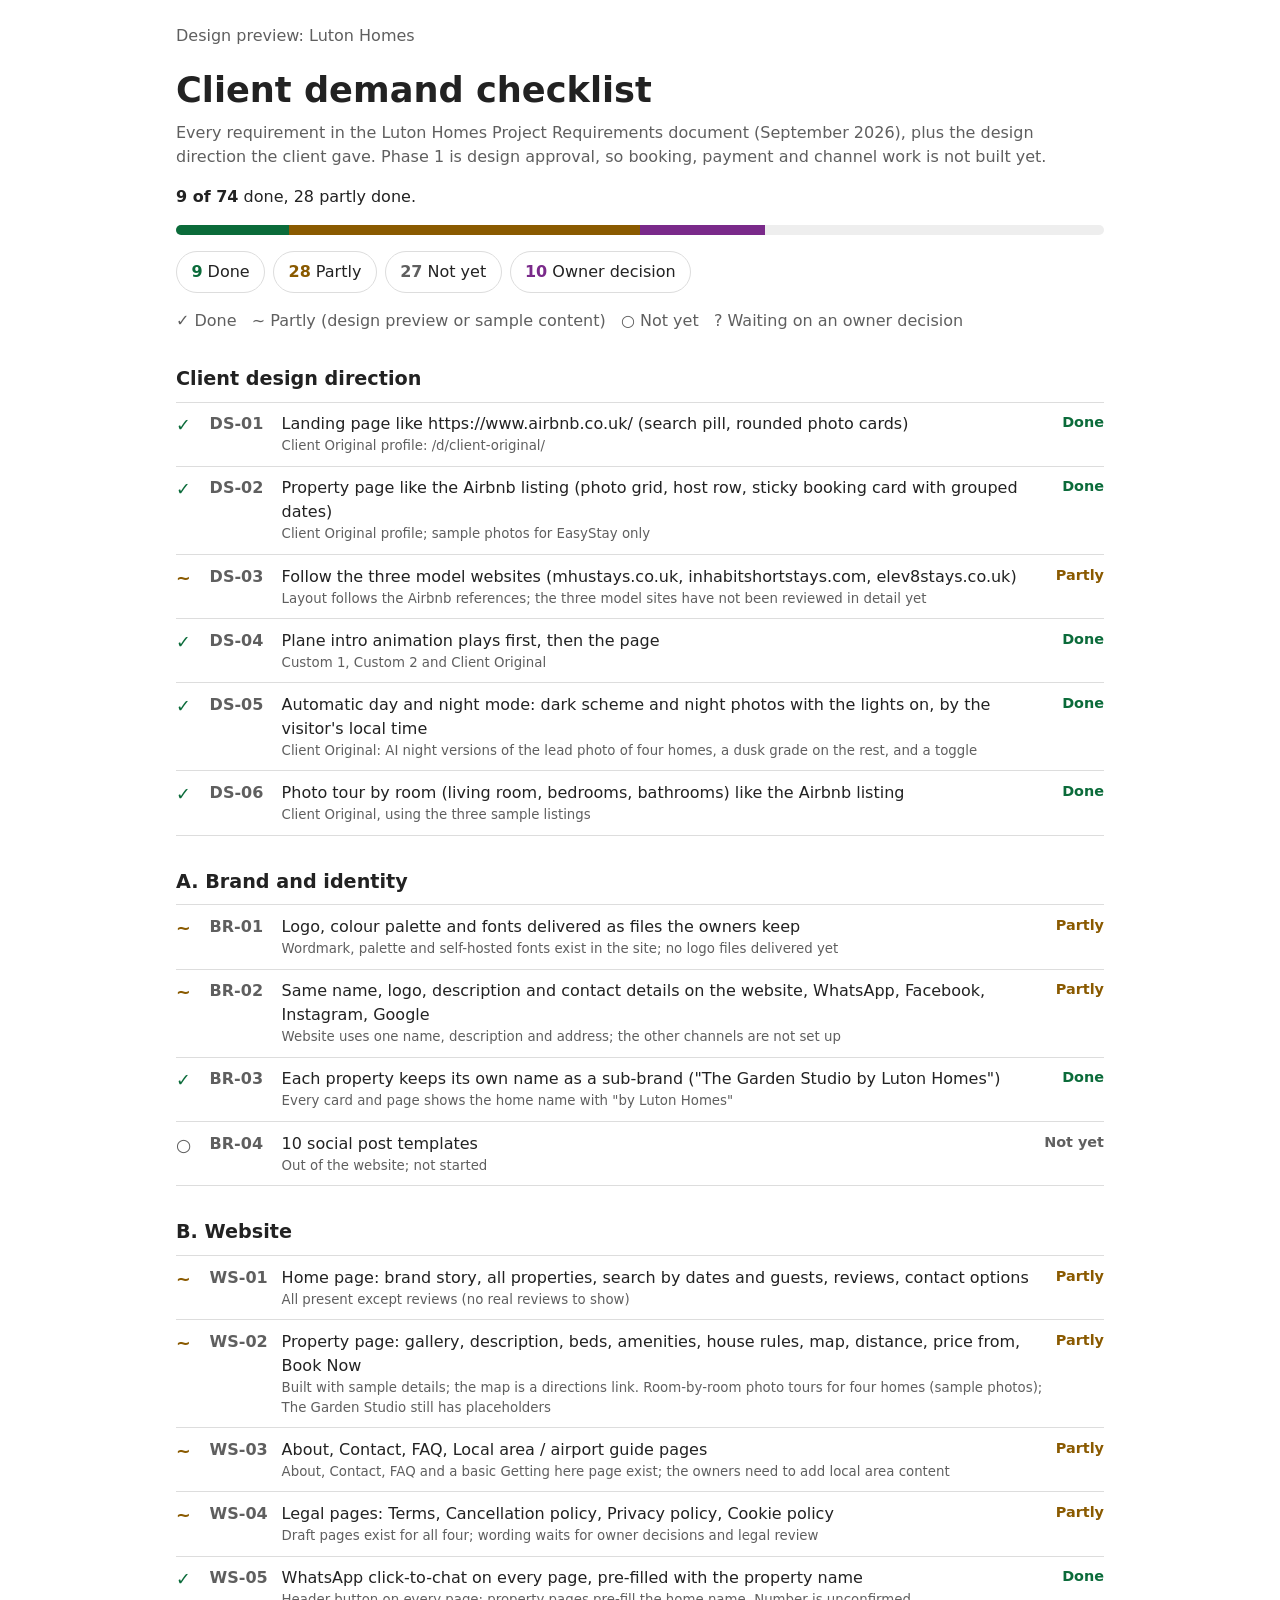
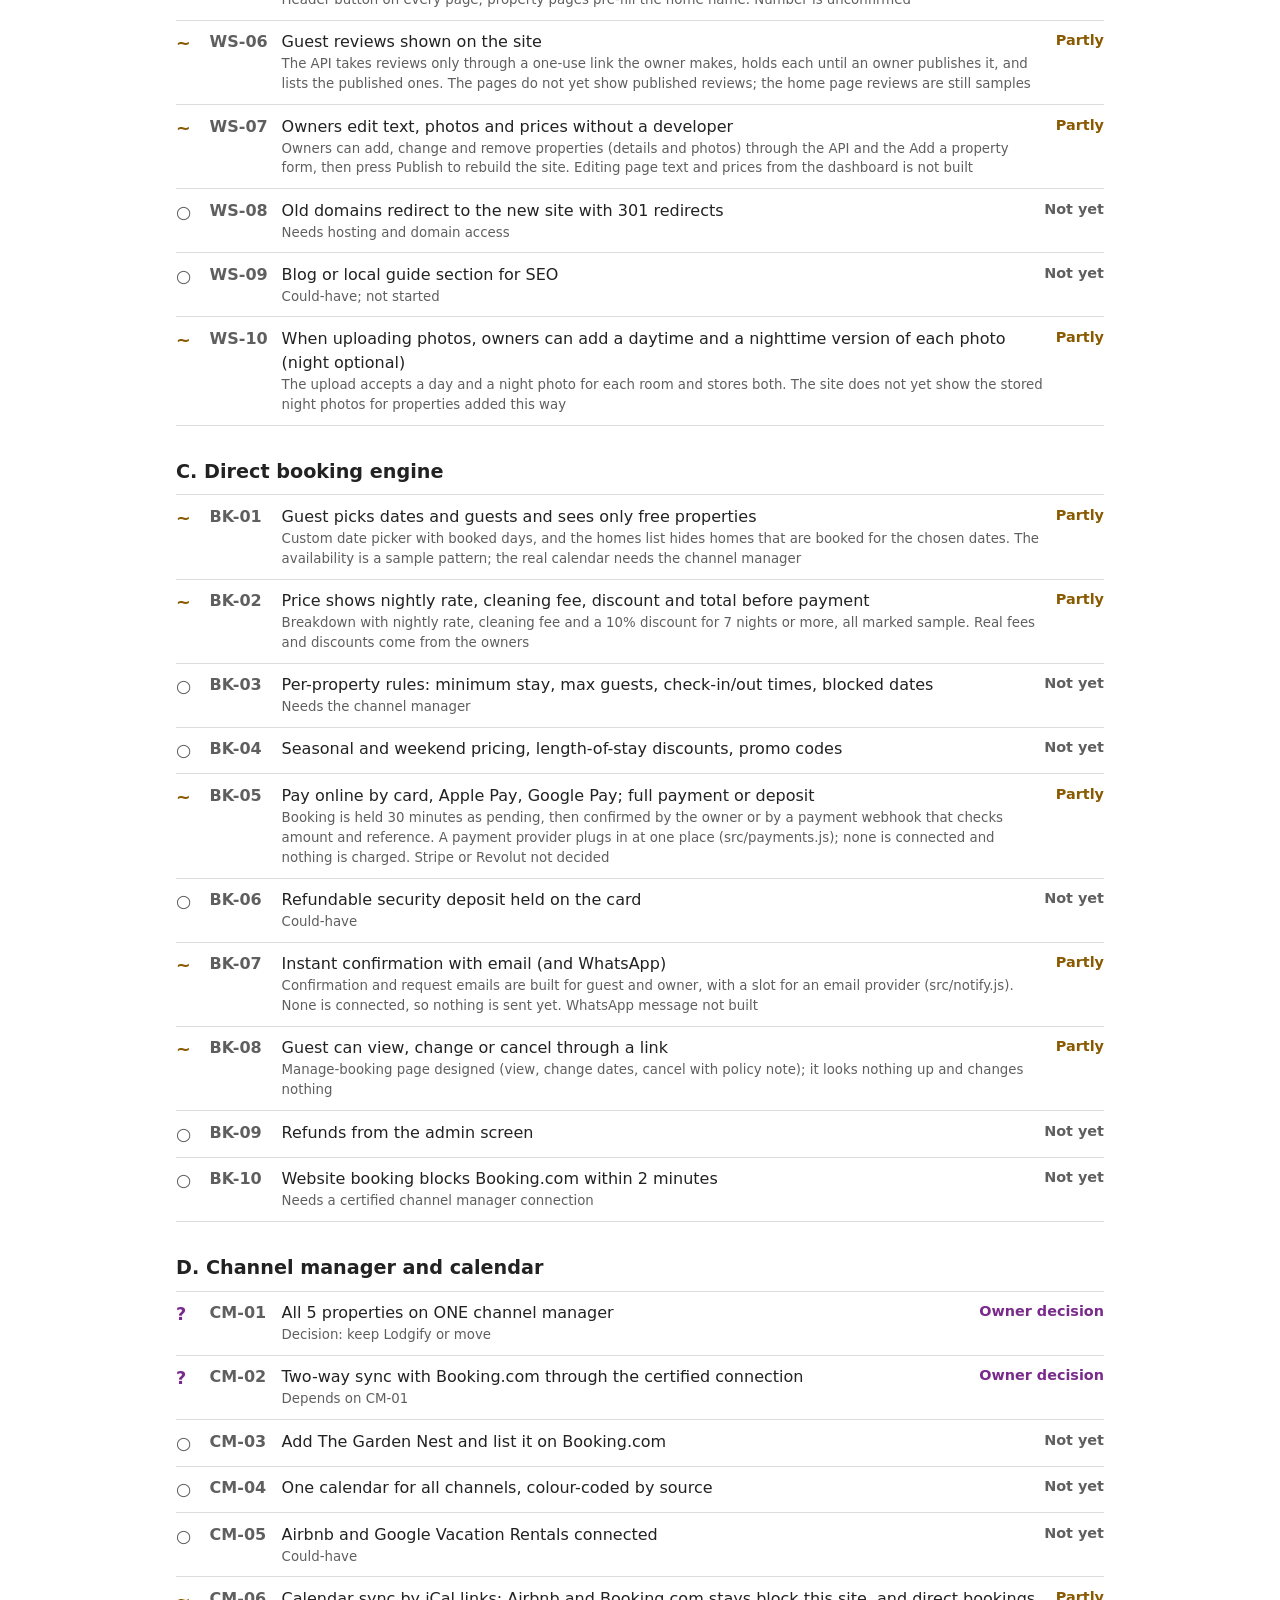
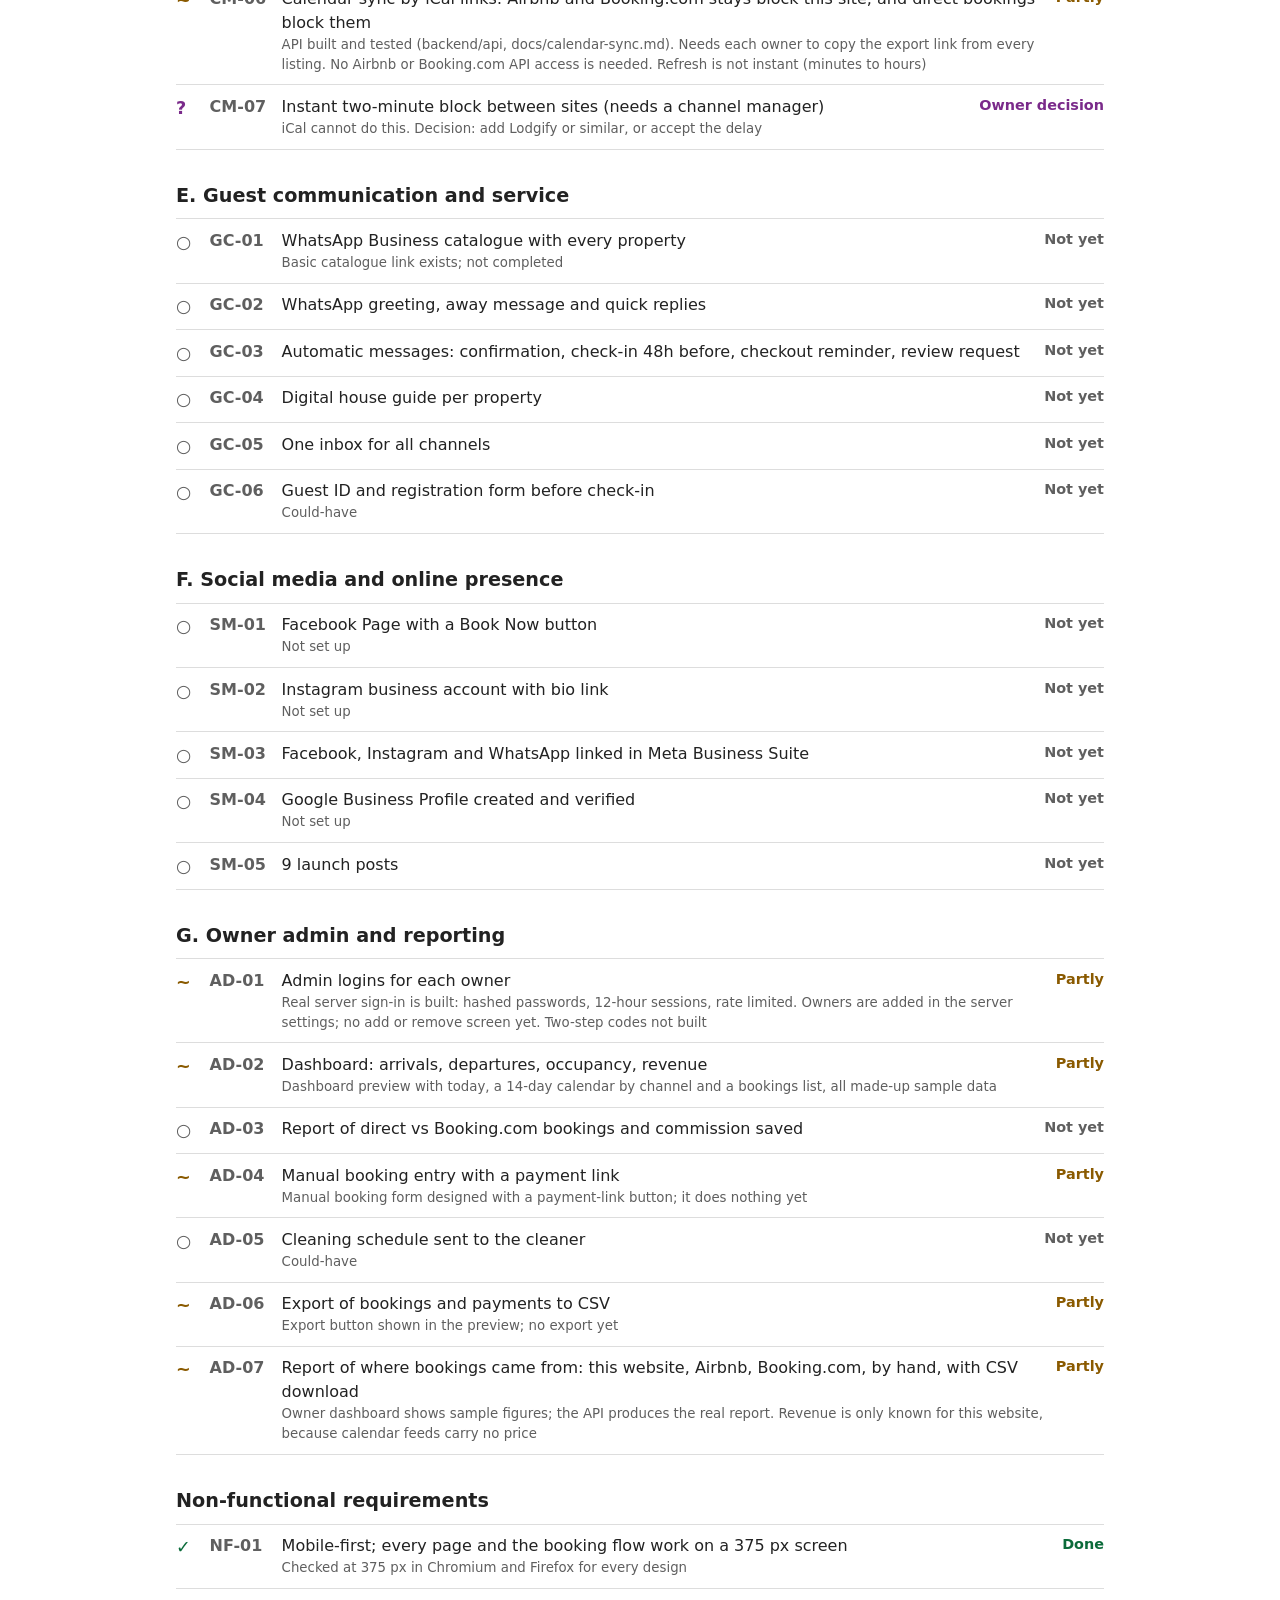
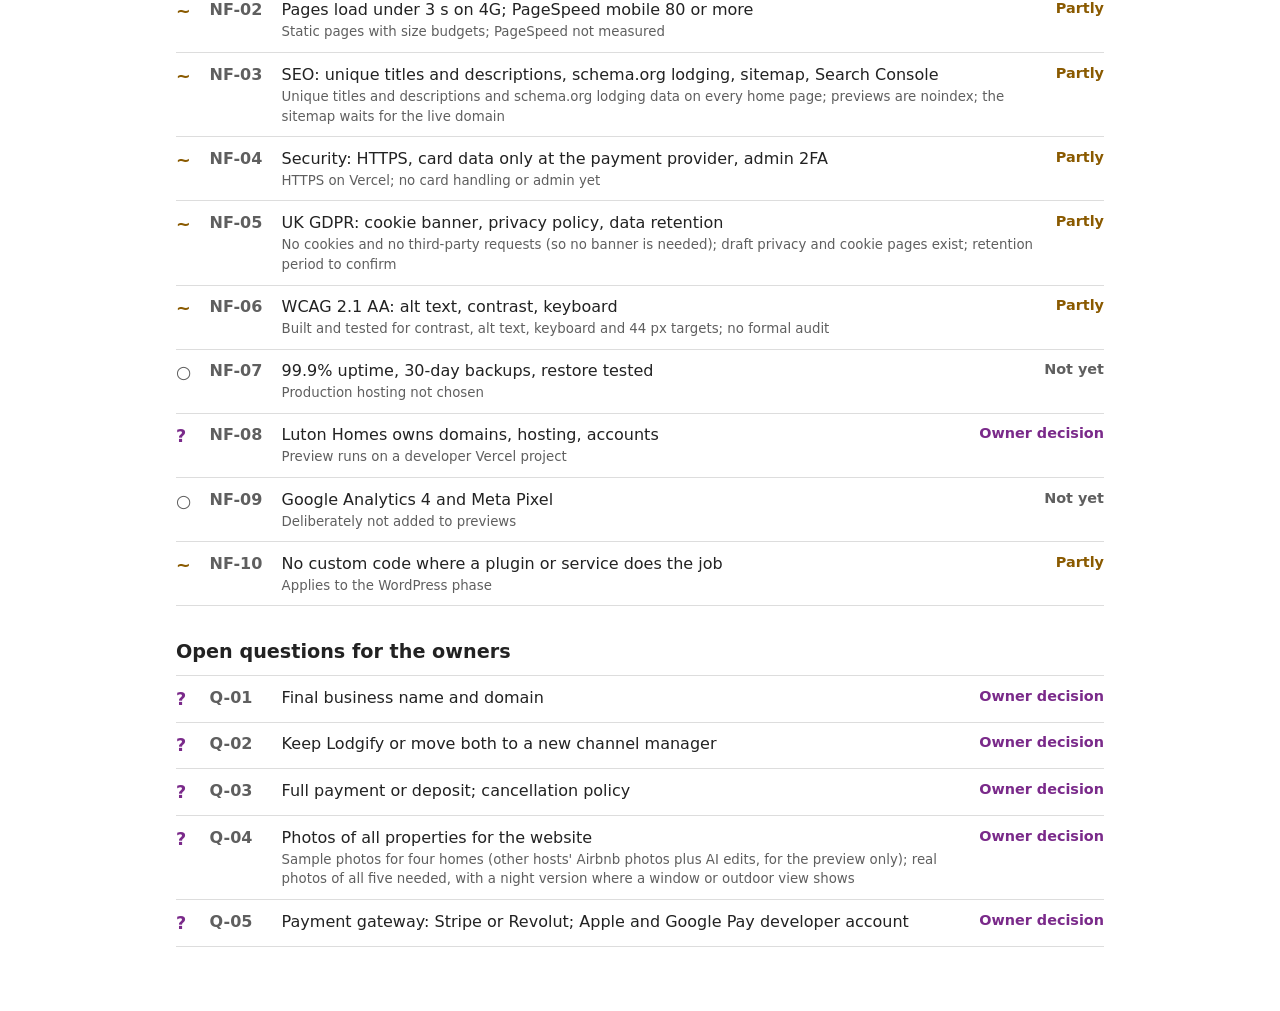
==== public/requirements/index.html @ 850075e9 "Add the Luton Homes website: static site build, 9 designs, size and link checks, Vercel headers, CI " ====
<!doctype html>
<html lang="en-GB"><head><meta charset="utf-8"><meta name="viewport" content="width=device-width, initial-scale=1"><meta name="robots" content="noindex">
<title>Client demand checklist | Luton Homes</title>
<meta name="description" content="Every requirement from the Luton Homes project requirements document, ticked where it is done.">
<style>
:root{--ink:#222;--mut:#5f5f5f;--line:#ddd;--ok:#0b6b3a;--part:#8a5a00;--no:#5f5f5f;--own:#7a2a8a}
*{box-sizing:border-box}body{margin:0;font:1rem/1.5 system-ui,sans-serif;color:var(--ink);background:#fff}
a{color:inherit}.skip{position:absolute;left:-9999px}.skip:focus{left:1rem;top:1rem;background:#fff;padding:.5rem}
main{max-width:60rem;margin:0 auto;padding:1.5rem 1rem 4rem}h1{margin:.5rem 0 .25rem;font-size:clamp(1.6rem,4vw,2.2rem)}h2{margin:2rem 0 .5rem;font-size:1.2rem}
.lead{color:var(--mut);margin:0 0 1rem}.summary{display:flex;flex-wrap:wrap;gap:.5rem;padding:0;margin:1rem 0;list-style:none}
.summary li{padding:.5rem .9rem;border:1px solid var(--line);border-radius:999px}.bar{height:10px;border-radius:99px;background:#eee;overflow:hidden;display:flex;margin:.5rem 0 0}
.bar i{display:block;height:100%}.list{list-style:none;margin:0;padding:0;border-top:1px solid var(--line)}
.list li{display:grid;grid-template-columns:1.6rem 4rem 1fr auto;gap:.5rem;align-items:start;padding:.6rem 0;border-bottom:1px solid var(--line)}
.mark{font-weight:800;font-size:1.1rem}.id{font-weight:700;color:var(--mut)}.txt small{display:block;color:var(--mut)}.state{font-weight:700;font-size:.9rem;white-space:nowrap}
.s-done .mark,.s-done .state,.summary .s-done b{color:var(--ok)}.s-partly .mark,.s-partly .state,.summary .s-partly b{color:var(--part)}
.s-not .mark,.s-not .state,.summary .s-not b{color:var(--no)}.s-owner .mark,.s-owner .state,.summary .s-owner b{color:var(--own)}
@media(max-width:560px){.list li{grid-template-columns:1.4rem 1fr;}.id{grid-column:2}.txt{grid-column:2}.state{grid-column:2}}
</style></head><body>
<a class="skip" href="#content">Skip to content</a>
<main id="content">
<p class="lead">Design preview: Luton Homes</p>
<h1>Client demand checklist</h1>
<p class="lead">Every requirement in the Luton Homes Project Requirements document (September 2026), plus the design direction the client gave. Phase 1 is design approval, so booking, payment and channel work is not built yet.</p>
<p><strong>9 of 74</strong> done, 28 partly done.</p>
<div class="bar" role="img" aria-label="9 done, 28 partly, 27 not yet, 10 owner decisions, out of 74"><i style="width:12.2%;background:var(--ok)"></i><i style="width:37.8%;background:var(--part)"></i><i style="width:13.5%;background:var(--own)"></i></div>
<ul class="summary"><li class="s-done"><b>9</b> Done</li><li class="s-partly"><b>28</b> Partly</li><li class="s-not"><b>27</b> Not yet</li><li class="s-owner"><b>10</b> Owner decision</li></ul>
<p class="lead">✓ Done &nbsp; ~ Partly (design preview or sample content) &nbsp; ○ Not yet &nbsp; ? Waiting on an owner decision</p>
<section><h2>Client design direction</h2><ul class="list"><li class="s-done"><span class="mark" aria-hidden="true">✓</span><span class="id">DS-01</span><span class="txt">Landing page like https://www.airbnb.co.uk/ (search pill, rounded photo cards)<small>Client Original profile: /d/client-original/</small></span><span class="state">Done</span></li><li class="s-done"><span class="mark" aria-hidden="true">✓</span><span class="id">DS-02</span><span class="txt">Property page like the Airbnb listing (photo grid, host row, sticky booking card with grouped dates)<small>Client Original profile; sample photos for EasyStay only</small></span><span class="state">Done</span></li><li class="s-partly"><span class="mark" aria-hidden="true">~</span><span class="id">DS-03</span><span class="txt">Follow the three model websites (mhustays.co.uk, inhabitshortstays.com, elev8stays.co.uk)<small>Layout follows the Airbnb references; the three model sites have not been reviewed in detail yet</small></span><span class="state">Partly</span></li><li class="s-done"><span class="mark" aria-hidden="true">✓</span><span class="id">DS-04</span><span class="txt">Plane intro animation plays first, then the page<small>Custom 1, Custom 2 and Client Original</small></span><span class="state">Done</span></li><li class="s-done"><span class="mark" aria-hidden="true">✓</span><span class="id">DS-05</span><span class="txt">Automatic day and night mode: dark scheme and night photos with the lights on, by the visitor&#x27;s local time<small>Client Original: AI night versions of the lead photo of four homes, a dusk grade on the rest, and a toggle</small></span><span class="state">Done</span></li><li class="s-done"><span class="mark" aria-hidden="true">✓</span><span class="id">DS-06</span><span class="txt">Photo tour by room (living room, bedrooms, bathrooms) like the Airbnb listing<small>Client Original, using the three sample listings</small></span><span class="state">Done</span></li></ul></section><section><h2>A. Brand and identity</h2><ul class="list"><li class="s-partly"><span class="mark" aria-hidden="true">~</span><span class="id">BR-01</span><span class="txt">Logo, colour palette and fonts delivered as files the owners keep<small>Wordmark, palette and self-hosted fonts exist in the site; no logo files delivered yet</small></span><span class="state">Partly</span></li><li class="s-partly"><span class="mark" aria-hidden="true">~</span><span class="id">BR-02</span><span class="txt">Same name, logo, description and contact details on the website, WhatsApp, Facebook, Instagram, Google<small>Website uses one name, description and address; the other channels are not set up</small></span><span class="state">Partly</span></li><li class="s-done"><span class="mark" aria-hidden="true">✓</span><span class="id">BR-03</span><span class="txt">Each property keeps its own name as a sub-brand (&quot;The Garden Studio by Luton Homes&quot;)<small>Every card and page shows the home name with &quot;by Luton Homes&quot;</small></span><span class="state">Done</span></li><li class="s-not"><span class="mark" aria-hidden="true">○</span><span class="id">BR-04</span><span class="txt">10 social post templates<small>Out of the website; not started</small></span><span class="state">Not yet</span></li></ul></section><section><h2>B. Website</h2><ul class="list"><li class="s-partly"><span class="mark" aria-hidden="true">~</span><span class="id">WS-01</span><span class="txt">Home page: brand story, all properties, search by dates and guests, reviews, contact options<small>All present except reviews (no real reviews to show)</small></span><span class="state">Partly</span></li><li class="s-partly"><span class="mark" aria-hidden="true">~</span><span class="id">WS-02</span><span class="txt">Property page: gallery, description, beds, amenities, house rules, map, distance, price from, Book Now<small>Built with sample details; the map is a directions link. Room-by-room photo tours for four homes (sample photos); The Garden Studio still has placeholders</small></span><span class="state">Partly</span></li><li class="s-partly"><span class="mark" aria-hidden="true">~</span><span class="id">WS-03</span><span class="txt">About, Contact, FAQ, Local area / airport guide pages<small>About, Contact, FAQ and a basic Getting here page exist; the owners need to add local area content</small></span><span class="state">Partly</span></li><li class="s-partly"><span class="mark" aria-hidden="true">~</span><span class="id">WS-04</span><span class="txt">Legal pages: Terms, Cancellation policy, Privacy policy, Cookie policy<small>Draft pages exist for all four; wording waits for owner decisions and legal review</small></span><span class="state">Partly</span></li><li class="s-done"><span class="mark" aria-hidden="true">✓</span><span class="id">WS-05</span><span class="txt">WhatsApp click-to-chat on every page, pre-filled with the property name<small>Header button on every page; property pages pre-fill the home name. Number is unconfirmed</small></span><span class="state">Done</span></li><li class="s-partly"><span class="mark" aria-hidden="true">~</span><span class="id">WS-06</span><span class="txt">Guest reviews shown on the site<small>The API takes reviews only through a one-use link the owner makes, holds each until an owner publishes it, and lists the published ones. The pages do not yet show published reviews; the home page reviews are still samples</small></span><span class="state">Partly</span></li><li class="s-partly"><span class="mark" aria-hidden="true">~</span><span class="id">WS-07</span><span class="txt">Owners edit text, photos and prices without a developer<small>Owners can add, change and remove properties (details and photos) through the API and the Add a property form, then press Publish to rebuild the site. Editing page text and prices from the dashboard is not built</small></span><span class="state">Partly</span></li><li class="s-not"><span class="mark" aria-hidden="true">○</span><span class="id">WS-08</span><span class="txt">Old domains redirect to the new site with 301 redirects<small>Needs hosting and domain access</small></span><span class="state">Not yet</span></li><li class="s-not"><span class="mark" aria-hidden="true">○</span><span class="id">WS-09</span><span class="txt">Blog or local guide section for SEO<small>Could-have; not started</small></span><span class="state">Not yet</span></li><li class="s-partly"><span class="mark" aria-hidden="true">~</span><span class="id">WS-10</span><span class="txt">When uploading photos, owners can add a daytime and a nighttime version of each photo (night optional)<small>The upload accepts a day and a night photo for each room and stores both. The site does not yet show the stored night photos for properties added this way</small></span><span class="state">Partly</span></li></ul></section><section><h2>C. Direct booking engine</h2><ul class="list"><li class="s-partly"><span class="mark" aria-hidden="true">~</span><span class="id">BK-01</span><span class="txt">Guest picks dates and guests and sees only free properties<small>Custom date picker with booked days, and the homes list hides homes that are booked for the chosen dates. The availability is a sample pattern; the real calendar needs the channel manager</small></span><span class="state">Partly</span></li><li class="s-partly"><span class="mark" aria-hidden="true">~</span><span class="id">BK-02</span><span class="txt">Price shows nightly rate, cleaning fee, discount and total before payment<small>Breakdown with nightly rate, cleaning fee and a 10% discount for 7 nights or more, all marked sample. Real fees and discounts come from the owners</small></span><span class="state">Partly</span></li><li class="s-not"><span class="mark" aria-hidden="true">○</span><span class="id">BK-03</span><span class="txt">Per-property rules: minimum stay, max guests, check-in/out times, blocked dates<small>Needs the channel manager</small></span><span class="state">Not yet</span></li><li class="s-not"><span class="mark" aria-hidden="true">○</span><span class="id">BK-04</span><span class="txt">Seasonal and weekend pricing, length-of-stay discounts, promo codes</span><span class="state">Not yet</span></li><li class="s-partly"><span class="mark" aria-hidden="true">~</span><span class="id">BK-05</span><span class="txt">Pay online by card, Apple Pay, Google Pay; full payment or deposit<small>Booking is held 30 minutes as pending, then confirmed by the owner or by a payment webhook that checks amount and reference. A payment provider plugs in at one place (src/payments.js); none is connected and nothing is charged. Stripe or Revolut not decided</small></span><span class="state">Partly</span></li><li class="s-not"><span class="mark" aria-hidden="true">○</span><span class="id">BK-06</span><span class="txt">Refundable security deposit held on the card<small>Could-have</small></span><span class="state">Not yet</span></li><li class="s-partly"><span class="mark" aria-hidden="true">~</span><span class="id">BK-07</span><span class="txt">Instant confirmation with email (and WhatsApp)<small>Confirmation and request emails are built for guest and owner, with a slot for an email provider (src/notify.js). None is connected, so nothing is sent yet. WhatsApp message not built</small></span><span class="state">Partly</span></li><li class="s-partly"><span class="mark" aria-hidden="true">~</span><span class="id">BK-08</span><span class="txt">Guest can view, change or cancel through a link<small>Manage-booking page designed (view, change dates, cancel with policy note); it looks nothing up and changes nothing</small></span><span class="state">Partly</span></li><li class="s-not"><span class="mark" aria-hidden="true">○</span><span class="id">BK-09</span><span class="txt">Refunds from the admin screen</span><span class="state">Not yet</span></li><li class="s-not"><span class="mark" aria-hidden="true">○</span><span class="id">BK-10</span><span class="txt">Website booking blocks Booking.com within 2 minutes<small>Needs a certified channel manager connection</small></span><span class="state">Not yet</span></li></ul></section><section><h2>D. Channel manager and calendar</h2><ul class="list"><li class="s-owner"><span class="mark" aria-hidden="true">?</span><span class="id">CM-01</span><span class="txt">All 5 properties on ONE channel manager<small>Decision: keep Lodgify or move</small></span><span class="state">Owner decision</span></li><li class="s-owner"><span class="mark" aria-hidden="true">?</span><span class="id">CM-02</span><span class="txt">Two-way sync with Booking.com through the certified connection<small>Depends on CM-01</small></span><span class="state">Owner decision</span></li><li class="s-not"><span class="mark" aria-hidden="true">○</span><span class="id">CM-03</span><span class="txt">Add The Garden Nest and list it on Booking.com</span><span class="state">Not yet</span></li><li class="s-not"><span class="mark" aria-hidden="true">○</span><span class="id">CM-04</span><span class="txt">One calendar for all channels, colour-coded by source</span><span class="state">Not yet</span></li><li class="s-not"><span class="mark" aria-hidden="true">○</span><span class="id">CM-05</span><span class="txt">Airbnb and Google Vacation Rentals connected<small>Could-have</small></span><span class="state">Not yet</span></li><li class="s-partly"><span class="mark" aria-hidden="true">~</span><span class="id">CM-06</span><span class="txt">Calendar sync by iCal links: Airbnb and Booking.com stays block this site, and direct bookings block them<small>API built and tested (backend/api, docs/calendar-sync.md). Needs each owner to copy the export link from every listing. No Airbnb or Booking.com API access is needed. Refresh is not instant (minutes to hours)</small></span><span class="state">Partly</span></li><li class="s-owner"><span class="mark" aria-hidden="true">?</span><span class="id">CM-07</span><span class="txt">Instant two-minute block between sites (needs a channel manager)<small>iCal cannot do this. Decision: add Lodgify or similar, or accept the delay</small></span><span class="state">Owner decision</span></li></ul></section><section><h2>E. Guest communication and service</h2><ul class="list"><li class="s-not"><span class="mark" aria-hidden="true">○</span><span class="id">GC-01</span><span class="txt">WhatsApp Business catalogue with every property<small>Basic catalogue link exists; not completed</small></span><span class="state">Not yet</span></li><li class="s-not"><span class="mark" aria-hidden="true">○</span><span class="id">GC-02</span><span class="txt">WhatsApp greeting, away message and quick replies</span><span class="state">Not yet</span></li><li class="s-not"><span class="mark" aria-hidden="true">○</span><span class="id">GC-03</span><span class="txt">Automatic messages: confirmation, check-in 48h before, checkout reminder, review request</span><span class="state">Not yet</span></li><li class="s-not"><span class="mark" aria-hidden="true">○</span><span class="id">GC-04</span><span class="txt">Digital house guide per property</span><span class="state">Not yet</span></li><li class="s-not"><span class="mark" aria-hidden="true">○</span><span class="id">GC-05</span><span class="txt">One inbox for all channels</span><span class="state">Not yet</span></li><li class="s-not"><span class="mark" aria-hidden="true">○</span><span class="id">GC-06</span><span class="txt">Guest ID and registration form before check-in<small>Could-have</small></span><span class="state">Not yet</span></li></ul></section><section><h2>F. Social media and online presence</h2><ul class="list"><li class="s-not"><span class="mark" aria-hidden="true">○</span><span class="id">SM-01</span><span class="txt">Facebook Page with a Book Now button<small>Not set up</small></span><span class="state">Not yet</span></li><li class="s-not"><span class="mark" aria-hidden="true">○</span><span class="id">SM-02</span><span class="txt">Instagram business account with bio link<small>Not set up</small></span><span class="state">Not yet</span></li><li class="s-not"><span class="mark" aria-hidden="true">○</span><span class="id">SM-03</span><span class="txt">Facebook, Instagram and WhatsApp linked in Meta Business Suite</span><span class="state">Not yet</span></li><li class="s-not"><span class="mark" aria-hidden="true">○</span><span class="id">SM-04</span><span class="txt">Google Business Profile created and verified<small>Not set up</small></span><span class="state">Not yet</span></li><li class="s-not"><span class="mark" aria-hidden="true">○</span><span class="id">SM-05</span><span class="txt">9 launch posts</span><span class="state">Not yet</span></li></ul></section><section><h2>G. Owner admin and reporting</h2><ul class="list"><li class="s-partly"><span class="mark" aria-hidden="true">~</span><span class="id">AD-01</span><span class="txt">Admin logins for each owner<small>Real server sign-in is built: hashed passwords, 12-hour sessions, rate limited. Owners are added in the server settings; no add or remove screen yet. Two-step codes not built</small></span><span class="state">Partly</span></li><li class="s-partly"><span class="mark" aria-hidden="true">~</span><span class="id">AD-02</span><span class="txt">Dashboard: arrivals, departures, occupancy, revenue<small>Dashboard preview with today, a 14-day calendar by channel and a bookings list, all made-up sample data</small></span><span class="state">Partly</span></li><li class="s-not"><span class="mark" aria-hidden="true">○</span><span class="id">AD-03</span><span class="txt">Report of direct vs Booking.com bookings and commission saved</span><span class="state">Not yet</span></li><li class="s-partly"><span class="mark" aria-hidden="true">~</span><span class="id">AD-04</span><span class="txt">Manual booking entry with a payment link<small>Manual booking form designed with a payment-link button; it does nothing yet</small></span><span class="state">Partly</span></li><li class="s-not"><span class="mark" aria-hidden="true">○</span><span class="id">AD-05</span><span class="txt">Cleaning schedule sent to the cleaner<small>Could-have</small></span><span class="state">Not yet</span></li><li class="s-partly"><span class="mark" aria-hidden="true">~</span><span class="id">AD-06</span><span class="txt">Export of bookings and payments to CSV<small>Export button shown in the preview; no export yet</small></span><span class="state">Partly</span></li><li class="s-partly"><span class="mark" aria-hidden="true">~</span><span class="id">AD-07</span><span class="txt">Report of where bookings came from: this website, Airbnb, Booking.com, by hand, with CSV download<small>Owner dashboard shows sample figures; the API produces the real report. Revenue is only known for this website, because calendar feeds carry no price</small></span><span class="state">Partly</span></li></ul></section><section><h2>Non-functional requirements</h2><ul class="list"><li class="s-done"><span class="mark" aria-hidden="true">✓</span><span class="id">NF-01</span><span class="txt">Mobile-first; every page and the booking flow work on a 375 px screen<small>Checked at 375 px in Chromium and Firefox for every design</small></span><span class="state">Done</span></li><li class="s-partly"><span class="mark" aria-hidden="true">~</span><span class="id">NF-02</span><span class="txt">Pages load under 3 s on 4G; PageSpeed mobile 80 or more<small>Static pages with size budgets; PageSpeed not measured</small></span><span class="state">Partly</span></li><li class="s-partly"><span class="mark" aria-hidden="true">~</span><span class="id">NF-03</span><span class="txt">SEO: unique titles and descriptions, schema.org lodging, sitemap, Search Console<small>Unique titles and descriptions and schema.org lodging data on every home page; previews are noindex; the sitemap waits for the live domain</small></span><span class="state">Partly</span></li><li class="s-partly"><span class="mark" aria-hidden="true">~</span><span class="id">NF-04</span><span class="txt">Security: HTTPS, card data only at the payment provider, admin 2FA<small>HTTPS on Vercel; no card handling or admin yet</small></span><span class="state">Partly</span></li><li class="s-partly"><span class="mark" aria-hidden="true">~</span><span class="id">NF-05</span><span class="txt">UK GDPR: cookie banner, privacy policy, data retention<small>No cookies and no third-party requests (so no banner is needed); draft privacy and cookie pages exist; retention period to confirm</small></span><span class="state">Partly</span></li><li class="s-partly"><span class="mark" aria-hidden="true">~</span><span class="id">NF-06</span><span class="txt">WCAG 2.1 AA: alt text, contrast, keyboard<small>Built and tested for contrast, alt text, keyboard and 44 px targets; no formal audit</small></span><span class="state">Partly</span></li><li class="s-not"><span class="mark" aria-hidden="true">○</span><span class="id">NF-07</span><span class="txt">99.9% uptime, 30-day backups, restore tested<small>Production hosting not chosen</small></span><span class="state">Not yet</span></li><li class="s-owner"><span class="mark" aria-hidden="true">?</span><span class="id">NF-08</span><span class="txt">Luton Homes owns domains, hosting, accounts<small>Preview runs on a developer Vercel project</small></span><span class="state">Owner decision</span></li><li class="s-not"><span class="mark" aria-hidden="true">○</span><span class="id">NF-09</span><span class="txt">Google Analytics 4 and Meta Pixel<small>Deliberately not added to previews</small></span><span class="state">Not yet</span></li><li class="s-partly"><span class="mark" aria-hidden="true">~</span><span class="id">NF-10</span><span class="txt">No custom code where a plugin or service does the job<small>Applies to the WordPress phase</small></span><span class="state">Partly</span></li></ul></section><section><h2>Open questions for the owners</h2><ul class="list"><li class="s-owner"><span class="mark" aria-hidden="true">?</span><span class="id">Q-01</span><span class="txt">Final business name and domain</span><span class="state">Owner decision</span></li><li class="s-owner"><span class="mark" aria-hidden="true">?</span><span class="id">Q-02</span><span class="txt">Keep Lodgify or move both to a new channel manager</span><span class="state">Owner decision</span></li><li class="s-owner"><span class="mark" aria-hidden="true">?</span><span class="id">Q-03</span><span class="txt">Full payment or deposit; cancellation policy</span><span class="state">Owner decision</span></li><li class="s-owner"><span class="mark" aria-hidden="true">?</span><span class="id">Q-04</span><span class="txt">Photos of all properties for the website<small>Sample photos for four homes (other hosts' Airbnb photos plus AI edits, for the preview only); real photos of all five needed, with a night version where a window or outdoor view shows</small></span><span class="state">Owner decision</span></li><li class="s-owner"><span class="mark" aria-hidden="true">?</span><span class="id">Q-05</span><span class="txt">Payment gateway: Stripe or Revolut; Apple and Google Pay developer account</span><span class="state">Owner decision</span></li></ul></section>
</main></body></html>
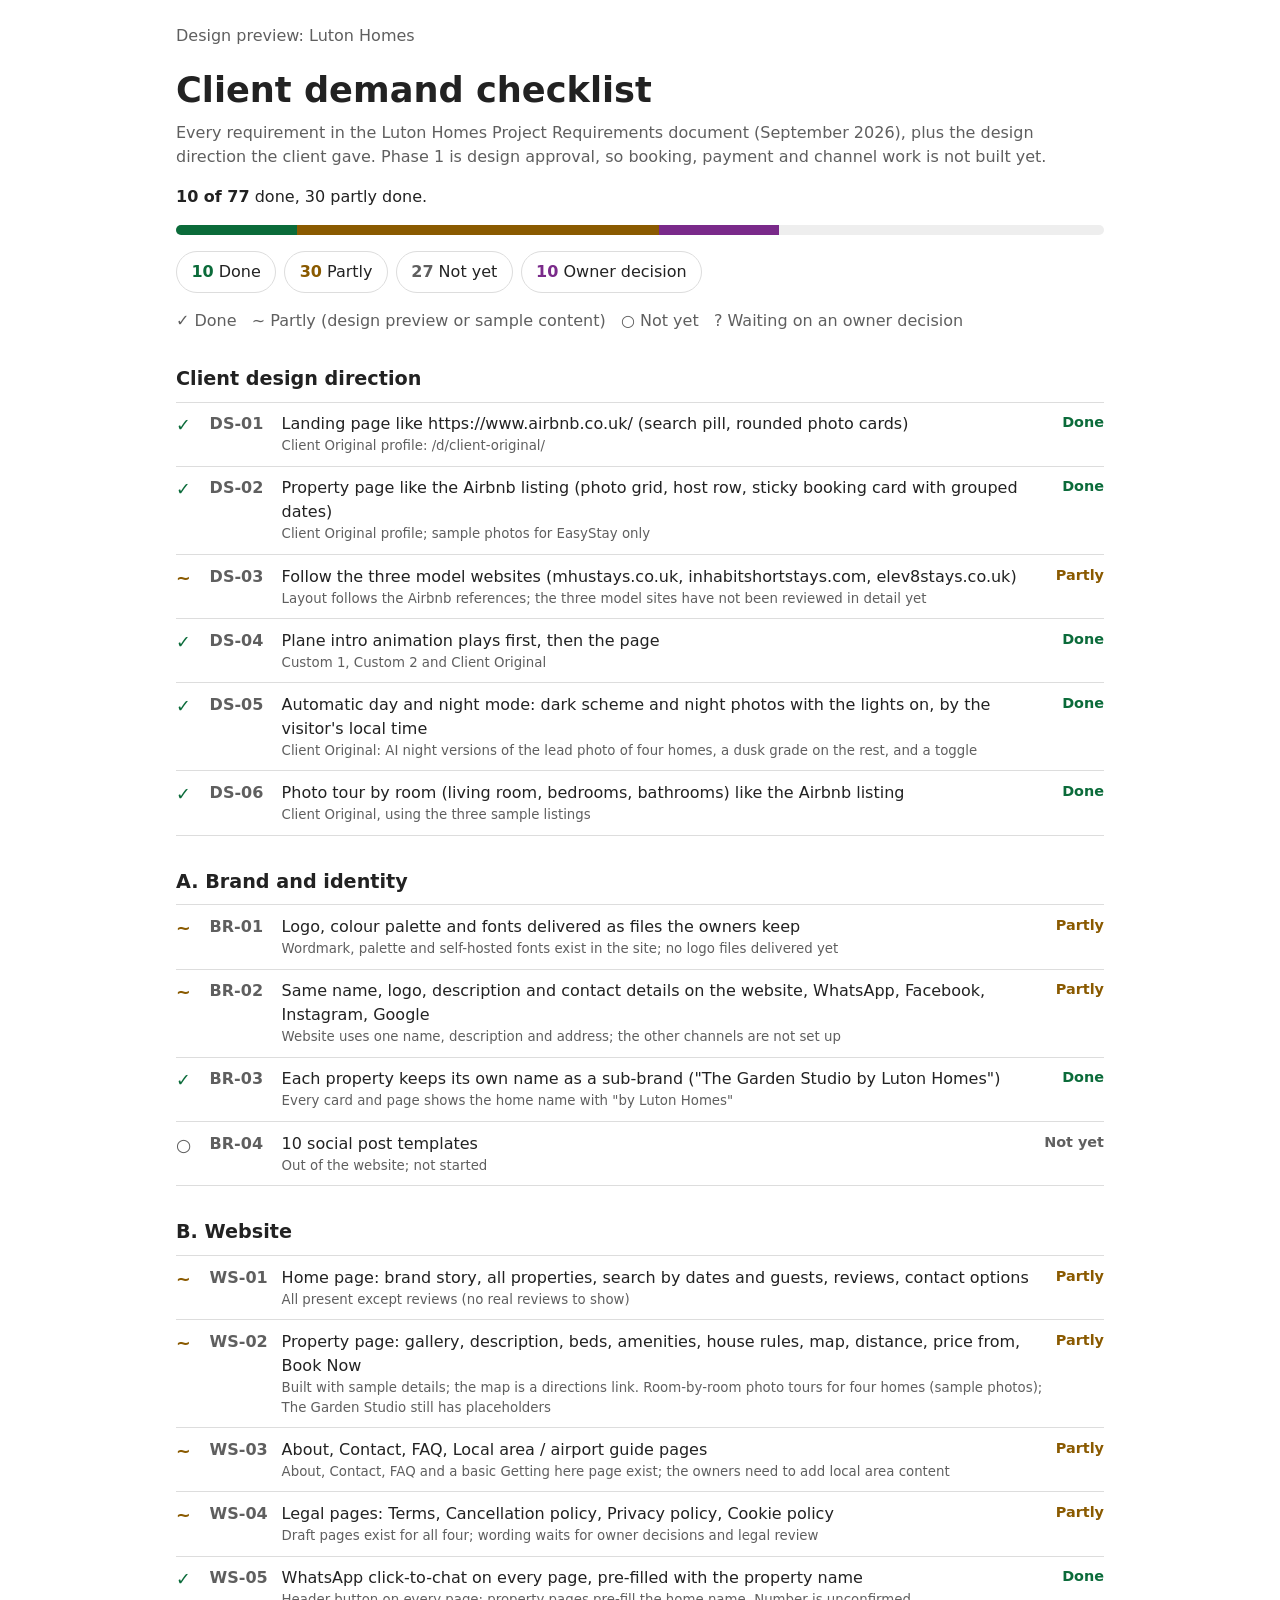
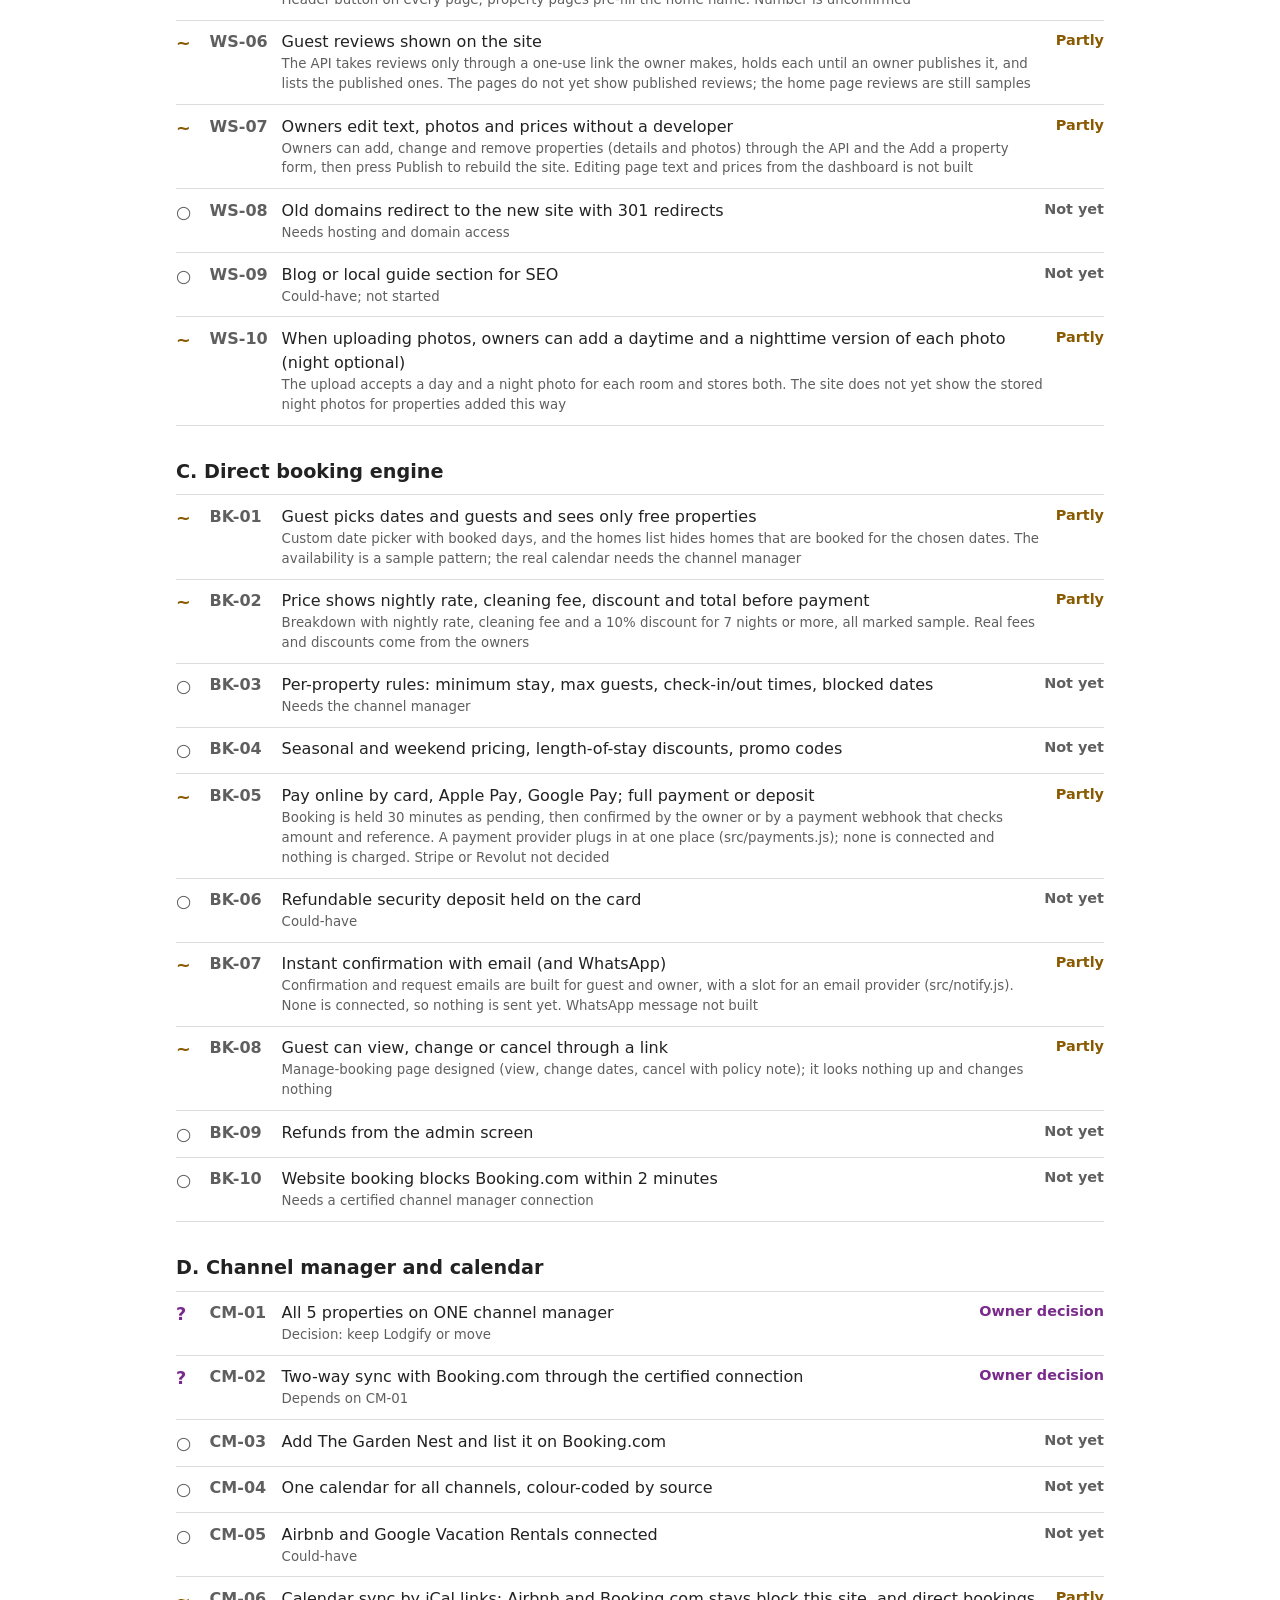
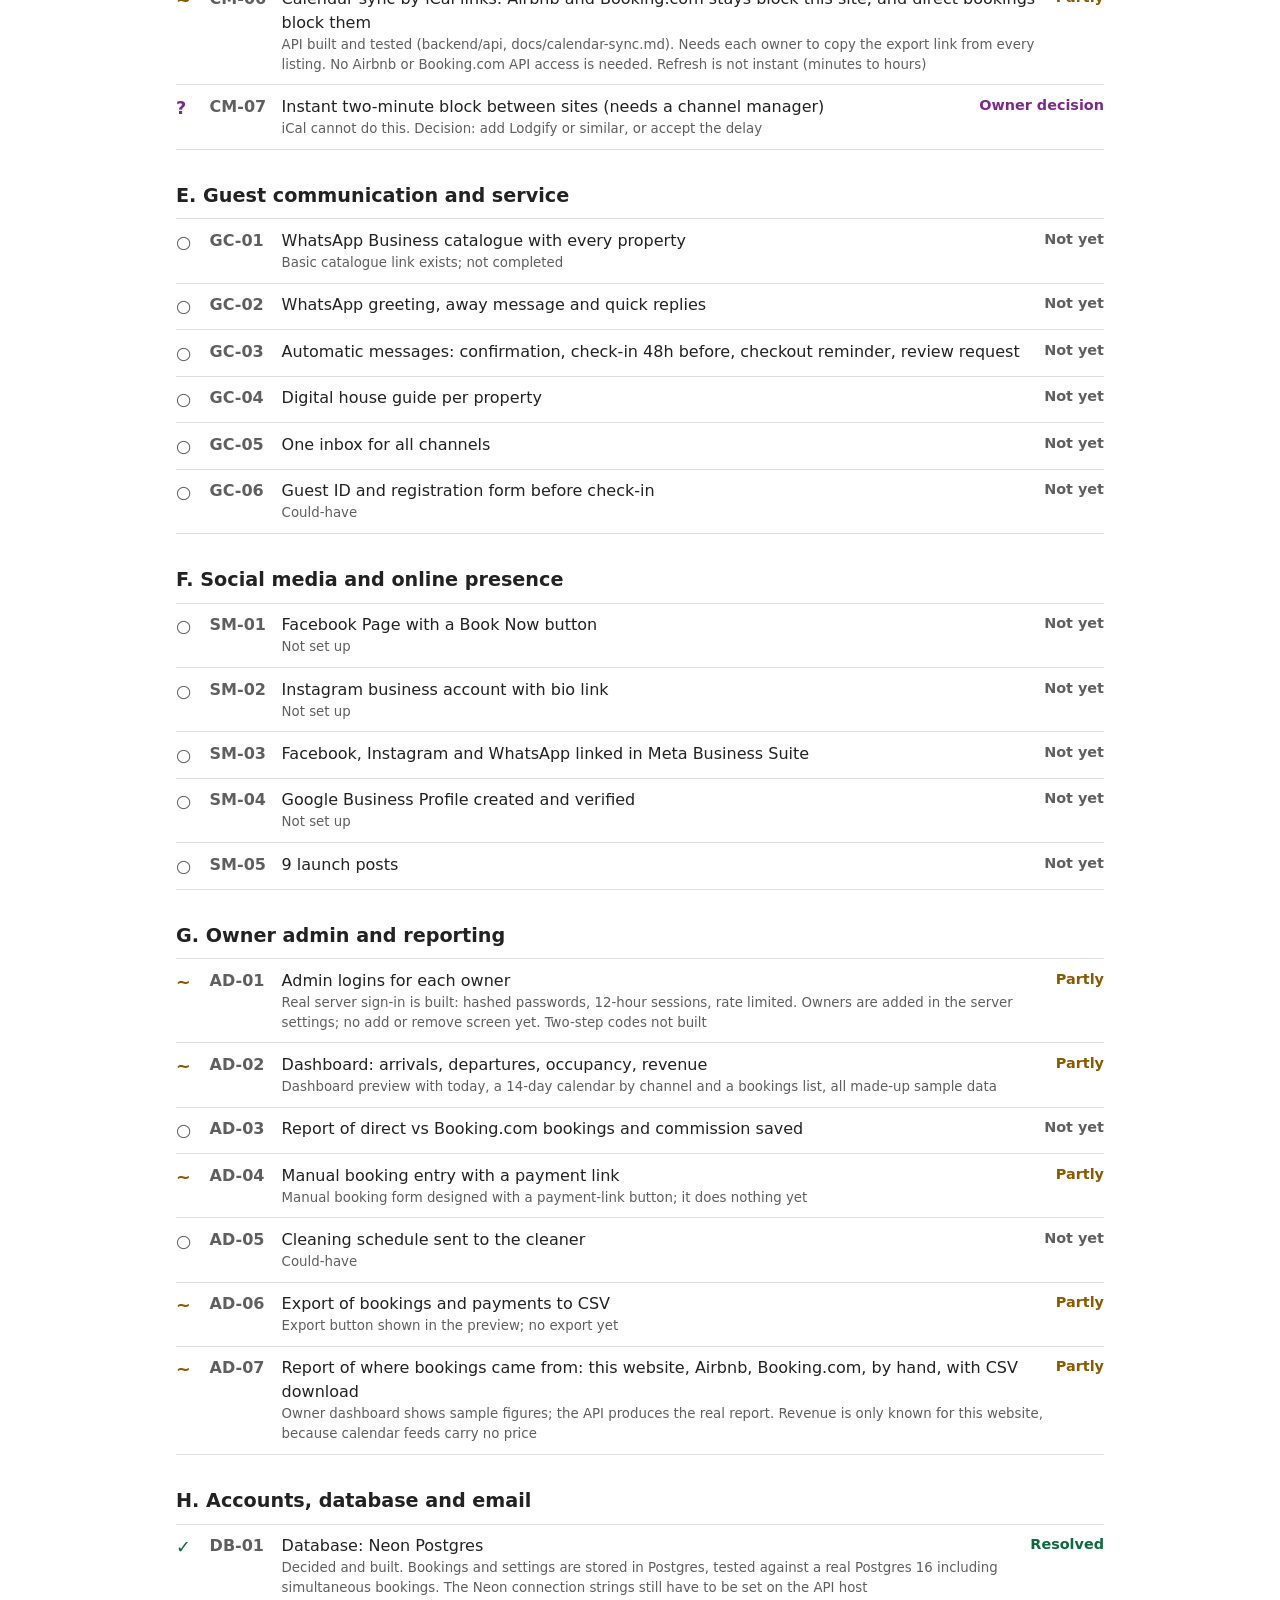
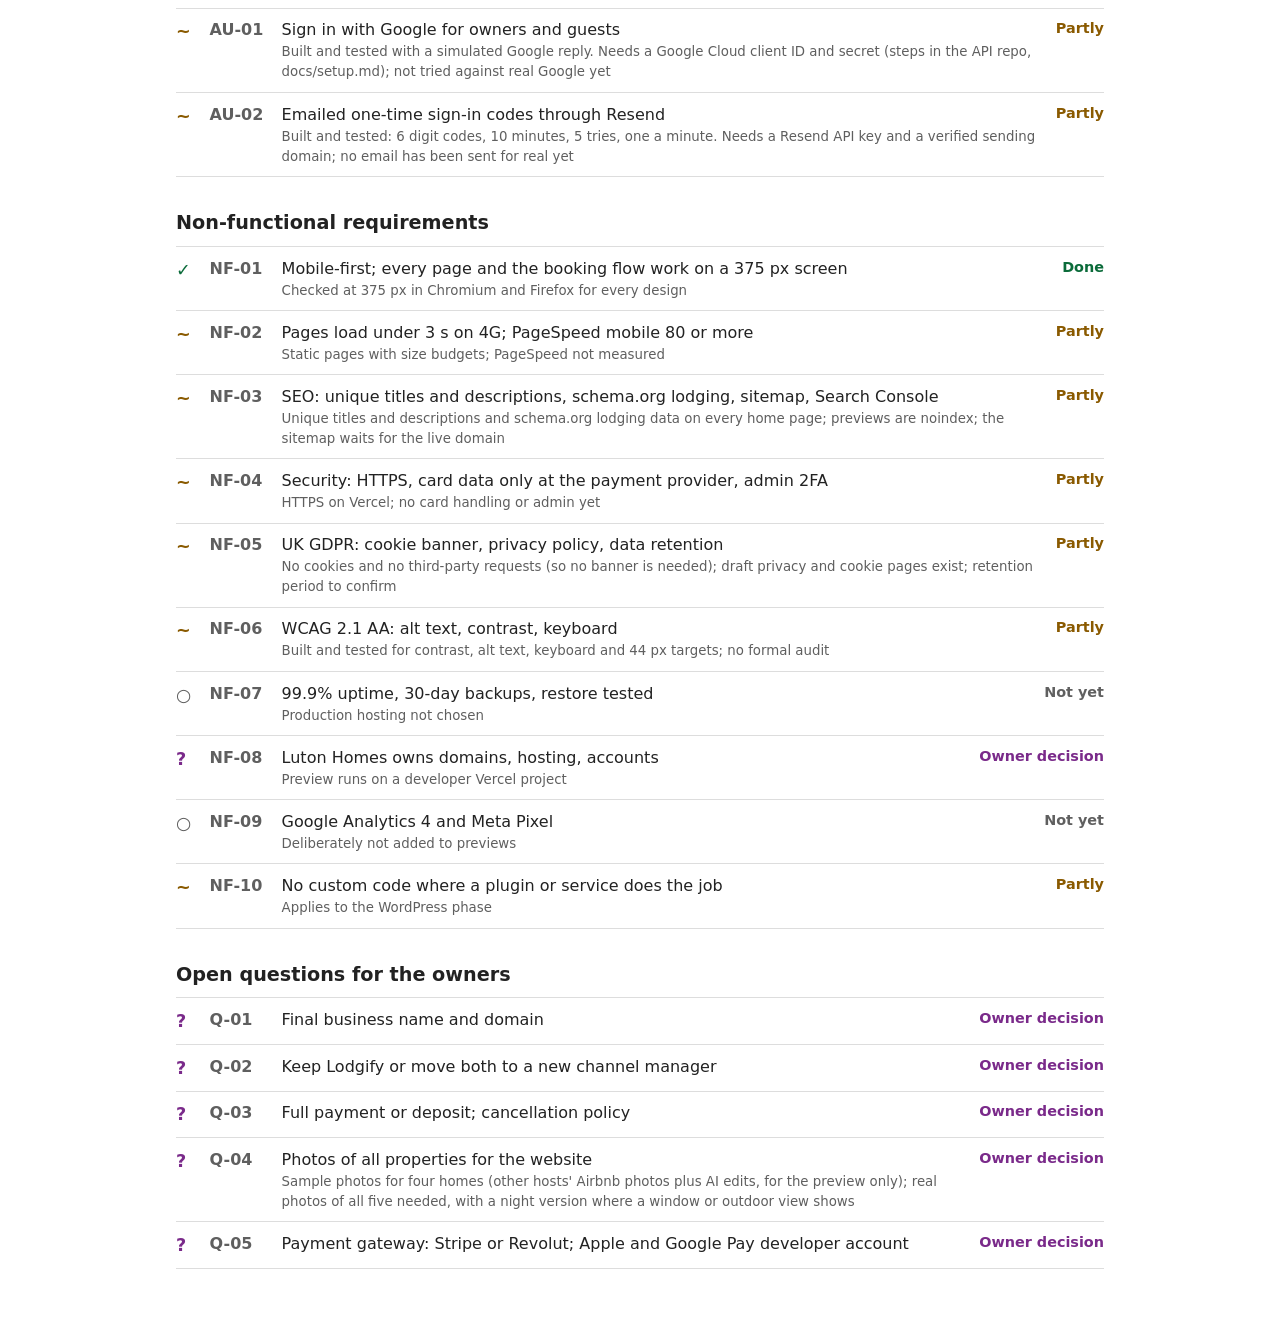
==== commit 26859cca: "feat: Google and emailed-code sign-in, guest My bookings page, requirements update Co-Authored-By: C" ====
--- a/public/requirements/index.html
+++ b/public/requirements/index.html
@@ -21,9 +21,9 @@
 <p class="lead">Design preview: Luton Homes</p>
 <h1>Client demand checklist</h1>
 <p class="lead">Every requirement in the Luton Homes Project Requirements document (September 2026), plus the design direction the client gave. Phase 1 is design approval, so booking, payment and channel work is not built yet.</p>
-<p><strong>9 of 74</strong> done, 28 partly done.</p>
-<div class="bar" role="img" aria-label="9 done, 28 partly, 27 not yet, 10 owner decisions, out of 74"><i style="width:12.2%;background:var(--ok)"></i><i style="width:37.8%;background:var(--part)"></i><i style="width:13.5%;background:var(--own)"></i></div>
-<ul class="summary"><li class="s-done"><b>9</b> Done</li><li class="s-partly"><b>28</b> Partly</li><li class="s-not"><b>27</b> Not yet</li><li class="s-owner"><b>10</b> Owner decision</li></ul>
+<p><strong>10 of 77</strong> done, 30 partly done.</p>
+<div class="bar" role="img" aria-label="10 done, 30 partly, 27 not yet, 10 owner decisions, out of 77"><i style="width:13%;background:var(--ok)"></i><i style="width:39%;background:var(--part)"></i><i style="width:13%;background:var(--own)"></i></div>
+<ul class="summary"><li class="s-done"><b>10</b> Done</li><li class="s-partly"><b>30</b> Partly</li><li class="s-not"><b>27</b> Not yet</li><li class="s-owner"><b>10</b> Owner decision</li></ul>
 <p class="lead">✓ Done &nbsp; ~ Partly (design preview or sample content) &nbsp; ○ Not yet &nbsp; ? Waiting on an owner decision</p>
-<section><h2>Client design direction</h2><ul class="list"><li class="s-done"><span class="mark" aria-hidden="true">✓</span><span class="id">DS-01</span><span class="txt">Landing page like https://www.airbnb.co.uk/ (search pill, rounded photo cards)<small>Client Original profile: /d/client-original/</small></span><span class="state">Done</span></li><li class="s-done"><span class="mark" aria-hidden="true">✓</span><span class="id">DS-02</span><span class="txt">Property page like the Airbnb listing (photo grid, host row, sticky booking card with grouped dates)<small>Client Original profile; sample photos for EasyStay only</small></span><span class="state">Done</span></li><li class="s-partly"><span class="mark" aria-hidden="true">~</span><span class="id">DS-03</span><span class="txt">Follow the three model websites (mhustays.co.uk, inhabitshortstays.com, elev8stays.co.uk)<small>Layout follows the Airbnb references; the three model sites have not been reviewed in detail yet</small></span><span class="state">Partly</span></li><li class="s-done"><span class="mark" aria-hidden="true">✓</span><span class="id">DS-04</span><span class="txt">Plane intro animation plays first, then the page<small>Custom 1, Custom 2 and Client Original</small></span><span class="state">Done</span></li><li class="s-done"><span class="mark" aria-hidden="true">✓</span><span class="id">DS-05</span><span class="txt">Automatic day and night mode: dark scheme and night photos with the lights on, by the visitor&#x27;s local time<small>Client Original: AI night versions of the lead photo of four homes, a dusk grade on the rest, and a toggle</small></span><span class="state">Done</span></li><li class="s-done"><span class="mark" aria-hidden="true">✓</span><span class="id">DS-06</span><span class="txt">Photo tour by room (living room, bedrooms, bathrooms) like the Airbnb listing<small>Client Original, using the three sample listings</small></span><span class="state">Done</span></li></ul></section><section><h2>A. Brand and identity</h2><ul class="list"><li class="s-partly"><span class="mark" aria-hidden="true">~</span><span class="id">BR-01</span><span class="txt">Logo, colour palette and fonts delivered as files the owners keep<small>Wordmark, palette and self-hosted fonts exist in the site; no logo files delivered yet</small></span><span class="state">Partly</span></li><li class="s-partly"><span class="mark" aria-hidden="true">~</span><span class="id">BR-02</span><span class="txt">Same name, logo, description and contact details on the website, WhatsApp, Facebook, Instagram, Google<small>Website uses one name, description and address; the other channels are not set up</small></span><span class="state">Partly</span></li><li class="s-done"><span class="mark" aria-hidden="true">✓</span><span class="id">BR-03</span><span class="txt">Each property keeps its own name as a sub-brand (&quot;The Garden Studio by Luton Homes&quot;)<small>Every card and page shows the home name with &quot;by Luton Homes&quot;</small></span><span class="state">Done</span></li><li class="s-not"><span class="mark" aria-hidden="true">○</span><span class="id">BR-04</span><span class="txt">10 social post templates<small>Out of the website; not started</small></span><span class="state">Not yet</span></li></ul></section><section><h2>B. Website</h2><ul class="list"><li class="s-partly"><span class="mark" aria-hidden="true">~</span><span class="id">WS-01</span><span class="txt">Home page: brand story, all properties, search by dates and guests, reviews, contact options<small>All present except reviews (no real reviews to show)</small></span><span class="state">Partly</span></li><li class="s-partly"><span class="mark" aria-hidden="true">~</span><span class="id">WS-02</span><span class="txt">Property page: gallery, description, beds, amenities, house rules, map, distance, price from, Book Now<small>Built with sample details; the map is a directions link. Room-by-room photo tours for four homes (sample photos); The Garden Studio still has placeholders</small></span><span class="state">Partly</span></li><li class="s-partly"><span class="mark" aria-hidden="true">~</span><span class="id">WS-03</span><span class="txt">About, Contact, FAQ, Local area / airport guide pages<small>About, Contact, FAQ and a basic Getting here page exist; the owners need to add local area content</small></span><span class="state">Partly</span></li><li class="s-partly"><span class="mark" aria-hidden="true">~</span><span class="id">WS-04</span><span class="txt">Legal pages: Terms, Cancellation policy, Privacy policy, Cookie policy<small>Draft pages exist for all four; wording waits for owner decisions and legal review</small></span><span class="state">Partly</span></li><li class="s-done"><span class="mark" aria-hidden="true">✓</span><span class="id">WS-05</span><span class="txt">WhatsApp click-to-chat on every page, pre-filled with the property name<small>Header button on every page; property pages pre-fill the home name. Number is unconfirmed</small></span><span class="state">Done</span></li><li class="s-partly"><span class="mark" aria-hidden="true">~</span><span class="id">WS-06</span><span class="txt">Guest reviews shown on the site<small>The API takes reviews only through a one-use link the owner makes, holds each until an owner publishes it, and lists the published ones. The pages do not yet show published reviews; the home page reviews are still samples</small></span><span class="state">Partly</span></li><li class="s-partly"><span class="mark" aria-hidden="true">~</span><span class="id">WS-07</span><span class="txt">Owners edit text, photos and prices without a developer<small>Owners can add, change and remove properties (details and photos) through the API and the Add a property form, then press Publish to rebuild the site. Editing page text and prices from the dashboard is not built</small></span><span class="state">Partly</span></li><li class="s-not"><span class="mark" aria-hidden="true">○</span><span class="id">WS-08</span><span class="txt">Old domains redirect to the new site with 301 redirects<small>Needs hosting and domain access</small></span><span class="state">Not yet</span></li><li class="s-not"><span class="mark" aria-hidden="true">○</span><span class="id">WS-09</span><span class="txt">Blog or local guide section for SEO<small>Could-have; not started</small></span><span class="state">Not yet</span></li><li class="s-partly"><span class="mark" aria-hidden="true">~</span><span class="id">WS-10</span><span class="txt">When uploading photos, owners can add a daytime and a nighttime version of each photo (night optional)<small>The upload accepts a day and a night photo for each room and stores both. The site does not yet show the stored night photos for properties added this way</small></span><span class="state">Partly</span></li></ul></section><section><h2>C. Direct booking engine</h2><ul class="list"><li class="s-partly"><span class="mark" aria-hidden="true">~</span><span class="id">BK-01</span><span class="txt">Guest picks dates and guests and sees only free properties<small>Custom date picker with booked days, and the homes list hides homes that are booked for the chosen dates. The availability is a sample pattern; the real calendar needs the channel manager</small></span><span class="state">Partly</span></li><li class="s-partly"><span class="mark" aria-hidden="true">~</span><span class="id">BK-02</span><span class="txt">Price shows nightly rate, cleaning fee, discount and total before payment<small>Breakdown with nightly rate, cleaning fee and a 10% discount for 7 nights or more, all marked sample. Real fees and discounts come from the owners</small></span><span class="state">Partly</span></li><li class="s-not"><span class="mark" aria-hidden="true">○</span><span class="id">BK-03</span><span class="txt">Per-property rules: minimum stay, max guests, check-in/out times, blocked dates<small>Needs the channel manager</small></span><span class="state">Not yet</span></li><li class="s-not"><span class="mark" aria-hidden="true">○</span><span class="id">BK-04</span><span class="txt">Seasonal and weekend pricing, length-of-stay discounts, promo codes</span><span class="state">Not yet</span></li><li class="s-partly"><span class="mark" aria-hidden="true">~</span><span class="id">BK-05</span><span class="txt">Pay online by card, Apple Pay, Google Pay; full payment or deposit<small>Booking is held 30 minutes as pending, then confirmed by the owner or by a payment webhook that checks amount and reference. A payment provider plugs in at one place (src/payments.js); none is connected and nothing is charged. Stripe or Revolut not decided</small></span><span class="state">Partly</span></li><li class="s-not"><span class="mark" aria-hidden="true">○</span><span class="id">BK-06</span><span class="txt">Refundable security deposit held on the card<small>Could-have</small></span><span class="state">Not yet</span></li><li class="s-partly"><span class="mark" aria-hidden="true">~</span><span class="id">BK-07</span><span class="txt">Instant confirmation with email (and WhatsApp)<small>Confirmation and request emails are built for guest and owner, with a slot for an email provider (src/notify.js). None is connected, so nothing is sent yet. WhatsApp message not built</small></span><span class="state">Partly</span></li><li class="s-partly"><span class="mark" aria-hidden="true">~</span><span class="id">BK-08</span><span class="txt">Guest can view, change or cancel through a link<small>Manage-booking page designed (view, change dates, cancel with policy note); it looks nothing up and changes nothing</small></span><span class="state">Partly</span></li><li class="s-not"><span class="mark" aria-hidden="true">○</span><span class="id">BK-09</span><span class="txt">Refunds from the admin screen</span><span class="state">Not yet</span></li><li class="s-not"><span class="mark" aria-hidden="true">○</span><span class="id">BK-10</span><span class="txt">Website booking blocks Booking.com within 2 minutes<small>Needs a certified channel manager connection</small></span><span class="state">Not yet</span></li></ul></section><section><h2>D. Channel manager and calendar</h2><ul class="list"><li class="s-owner"><span class="mark" aria-hidden="true">?</span><span class="id">CM-01</span><span class="txt">All 5 properties on ONE channel manager<small>Decision: keep Lodgify or move</small></span><span class="state">Owner decision</span></li><li class="s-owner"><span class="mark" aria-hidden="true">?</span><span class="id">CM-02</span><span class="txt">Two-way sync with Booking.com through the certified connection<small>Depends on CM-01</small></span><span class="state">Owner decision</span></li><li class="s-not"><span class="mark" aria-hidden="true">○</span><span class="id">CM-03</span><span class="txt">Add The Garden Nest and list it on Booking.com</span><span class="state">Not yet</span></li><li class="s-not"><span class="mark" aria-hidden="true">○</span><span class="id">CM-04</span><span class="txt">One calendar for all channels, colour-coded by source</span><span class="state">Not yet</span></li><li class="s-not"><span class="mark" aria-hidden="true">○</span><span class="id">CM-05</span><span class="txt">Airbnb and Google Vacation Rentals connected<small>Could-have</small></span><span class="state">Not yet</span></li><li class="s-partly"><span class="mark" aria-hidden="true">~</span><span class="id">CM-06</span><span class="txt">Calendar sync by iCal links: Airbnb and Booking.com stays block this site, and direct bookings block them<small>API built and tested (backend/api, docs/calendar-sync.md). Needs each owner to copy the export link from every listing. No Airbnb or Booking.com API access is needed. Refresh is not instant (minutes to hours)</small></span><span class="state">Partly</span></li><li class="s-owner"><span class="mark" aria-hidden="true">?</span><span class="id">CM-07</span><span class="txt">Instant two-minute block between sites (needs a channel manager)<small>iCal cannot do this. Decision: add Lodgify or similar, or accept the delay</small></span><span class="state">Owner decision</span></li></ul></section><section><h2>E. Guest communication and service</h2><ul class="list"><li class="s-not"><span class="mark" aria-hidden="true">○</span><span class="id">GC-01</span><span class="txt">WhatsApp Business catalogue with every property<small>Basic catalogue link exists; not completed</small></span><span class="state">Not yet</span></li><li class="s-not"><span class="mark" aria-hidden="true">○</span><span class="id">GC-02</span><span class="txt">WhatsApp greeting, away message and quick replies</span><span class="state">Not yet</span></li><li class="s-not"><span class="mark" aria-hidden="true">○</span><span class="id">GC-03</span><span class="txt">Automatic messages: confirmation, check-in 48h before, checkout reminder, review request</span><span class="state">Not yet</span></li><li class="s-not"><span class="mark" aria-hidden="true">○</span><span class="id">GC-04</span><span class="txt">Digital house guide per property</span><span class="state">Not yet</span></li><li class="s-not"><span class="mark" aria-hidden="true">○</span><span class="id">GC-05</span><span class="txt">One inbox for all channels</span><span class="state">Not yet</span></li><li class="s-not"><span class="mark" aria-hidden="true">○</span><span class="id">GC-06</span><span class="txt">Guest ID and registration form before check-in<small>Could-have</small></span><span class="state">Not yet</span></li></ul></section><section><h2>F. Social media and online presence</h2><ul class="list"><li class="s-not"><span class="mark" aria-hidden="true">○</span><span class="id">SM-01</span><span class="txt">Facebook Page with a Book Now button<small>Not set up</small></span><span class="state">Not yet</span></li><li class="s-not"><span class="mark" aria-hidden="true">○</span><span class="id">SM-02</span><span class="txt">Instagram business account with bio link<small>Not set up</small></span><span class="state">Not yet</span></li><li class="s-not"><span class="mark" aria-hidden="true">○</span><span class="id">SM-03</span><span class="txt">Facebook, Instagram and WhatsApp linked in Meta Business Suite</span><span class="state">Not yet</span></li><li class="s-not"><span class="mark" aria-hidden="true">○</span><span class="id">SM-04</span><span class="txt">Google Business Profile created and verified<small>Not set up</small></span><span class="state">Not yet</span></li><li class="s-not"><span class="mark" aria-hidden="true">○</span><span class="id">SM-05</span><span class="txt">9 launch posts</span><span class="state">Not yet</span></li></ul></section><section><h2>G. Owner admin and reporting</h2><ul class="list"><li class="s-partly"><span class="mark" aria-hidden="true">~</span><span class="id">AD-01</span><span class="txt">Admin logins for each owner<small>Real server sign-in is built: hashed passwords, 12-hour sessions, rate limited. Owners are added in the server settings; no add or remove screen yet. Two-step codes not built</small></span><span class="state">Partly</span></li><li class="s-partly"><span class="mark" aria-hidden="true">~</span><span class="id">AD-02</span><span class="txt">Dashboard: arrivals, departures, occupancy, revenue<small>Dashboard preview with today, a 14-day calendar by channel and a bookings list, all made-up sample data</small></span><span class="state">Partly</span></li><li class="s-not"><span class="mark" aria-hidden="true">○</span><span class="id">AD-03</span><span class="txt">Report of direct vs Booking.com bookings and commission saved</span><span class="state">Not yet</span></li><li class="s-partly"><span class="mark" aria-hidden="true">~</span><span class="id">AD-04</span><span class="txt">Manual booking entry with a payment link<small>Manual booking form designed with a payment-link button; it does nothing yet</small></span><span class="state">Partly</span></li><li class="s-not"><span class="mark" aria-hidden="true">○</span><span class="id">AD-05</span><span class="txt">Cleaning schedule sent to the cleaner<small>Could-have</small></span><span class="state">Not yet</span></li><li class="s-partly"><span class="mark" aria-hidden="true">~</span><span class="id">AD-06</span><span class="txt">Export of bookings and payments to CSV<small>Export button shown in the preview; no export yet</small></span><span class="state">Partly</span></li><li class="s-partly"><span class="mark" aria-hidden="true">~</span><span class="id">AD-07</span><span class="txt">Report of where bookings came from: this website, Airbnb, Booking.com, by hand, with CSV download<small>Owner dashboard shows sample figures; the API produces the real report. Revenue is only known for this website, because calendar feeds carry no price</small></span><span class="state">Partly</span></li></ul></section><section><h2>Non-functional requirements</h2><ul class="list"><li class="s-done"><span class="mark" aria-hidden="true">✓</span><span class="id">NF-01</span><span class="txt">Mobile-first; every page and the booking flow work on a 375 px screen<small>Checked at 375 px in Chromium and Firefox for every design</small></span><span class="state">Done</span></li><li class="s-partly"><span class="mark" aria-hidden="true">~</span><span class="id">NF-02</span><span class="txt">Pages load under 3 s on 4G; PageSpeed mobile 80 or more<small>Static pages with size budgets; PageSpeed not measured</small></span><span class="state">Partly</span></li><li class="s-partly"><span class="mark" aria-hidden="true">~</span><span class="id">NF-03</span><span class="txt">SEO: unique titles and descriptions, schema.org lodging, sitemap, Search Console<small>Unique titles and descriptions and schema.org lodging data on every home page; previews are noindex; the sitemap waits for the live domain</small></span><span class="state">Partly</span></li><li class="s-partly"><span class="mark" aria-hidden="true">~</span><span class="id">NF-04</span><span class="txt">Security: HTTPS, card data only at the payment provider, admin 2FA<small>HTTPS on Vercel; no card handling or admin yet</small></span><span class="state">Partly</span></li><li class="s-partly"><span class="mark" aria-hidden="true">~</span><span class="id">NF-05</span><span class="txt">UK GDPR: cookie banner, privacy policy, data retention<small>No cookies and no third-party requests (so no banner is needed); draft privacy and cookie pages exist; retention period to confirm</small></span><span class="state">Partly</span></li><li class="s-partly"><span class="mark" aria-hidden="true">~</span><span class="id">NF-06</span><span class="txt">WCAG 2.1 AA: alt text, contrast, keyboard<small>Built and tested for contrast, alt text, keyboard and 44 px targets; no formal audit</small></span><span class="state">Partly</span></li><li class="s-not"><span class="mark" aria-hidden="true">○</span><span class="id">NF-07</span><span class="txt">99.9% uptime, 30-day backups, restore tested<small>Production hosting not chosen</small></span><span class="state">Not yet</span></li><li class="s-owner"><span class="mark" aria-hidden="true">?</span><span class="id">NF-08</span><span class="txt">Luton Homes owns domains, hosting, accounts<small>Preview runs on a developer Vercel project</small></span><span class="state">Owner decision</span></li><li class="s-not"><span class="mark" aria-hidden="true">○</span><span class="id">NF-09</span><span class="txt">Google Analytics 4 and Meta Pixel<small>Deliberately not added to previews</small></span><span class="state">Not yet</span></li><li class="s-partly"><span class="mark" aria-hidden="true">~</span><span class="id">NF-10</span><span class="txt">No custom code where a plugin or service does the job<small>Applies to the WordPress phase</small></span><span class="state">Partly</span></li></ul></section><section><h2>Open questions for the owners</h2><ul class="list"><li class="s-owner"><span class="mark" aria-hidden="true">?</span><span class="id">Q-01</span><span class="txt">Final business name and domain</span><span class="state">Owner decision</span></li><li class="s-owner"><span class="mark" aria-hidden="true">?</span><span class="id">Q-02</span><span class="txt">Keep Lodgify or move both to a new channel manager</span><span class="state">Owner decision</span></li><li class="s-owner"><span class="mark" aria-hidden="true">?</span><span class="id">Q-03</span><span class="txt">Full payment or deposit; cancellation policy</span><span class="state">Owner decision</span></li><li class="s-owner"><span class="mark" aria-hidden="true">?</span><span class="id">Q-04</span><span class="txt">Photos of all properties for the website<small>Sample photos for four homes (other hosts' Airbnb photos plus AI edits, for the preview only); real photos of all five needed, with a night version where a window or outdoor view shows</small></span><span class="state">Owner decision</span></li><li class="s-owner"><span class="mark" aria-hidden="true">?</span><span class="id">Q-05</span><span class="txt">Payment gateway: Stripe or Revolut; Apple and Google Pay developer account</span><span class="state">Owner decision</span></li></ul></section>
+<section><h2>Client design direction</h2><ul class="list"><li class="s-done"><span class="mark" aria-hidden="true">✓</span><span class="id">DS-01</span><span class="txt">Landing page like https://www.airbnb.co.uk/ (search pill, rounded photo cards)<small>Client Original profile: /d/client-original/</small></span><span class="state">Done</span></li><li class="s-done"><span class="mark" aria-hidden="true">✓</span><span class="id">DS-02</span><span class="txt">Property page like the Airbnb listing (photo grid, host row, sticky booking card with grouped dates)<small>Client Original profile; sample photos for EasyStay only</small></span><span class="state">Done</span></li><li class="s-partly"><span class="mark" aria-hidden="true">~</span><span class="id">DS-03</span><span class="txt">Follow the three model websites (mhustays.co.uk, inhabitshortstays.com, elev8stays.co.uk)<small>Layout follows the Airbnb references; the three model sites have not been reviewed in detail yet</small></span><span class="state">Partly</span></li><li class="s-done"><span class="mark" aria-hidden="true">✓</span><span class="id">DS-04</span><span class="txt">Plane intro animation plays first, then the page<small>Custom 1, Custom 2 and Client Original</small></span><span class="state">Done</span></li><li class="s-done"><span class="mark" aria-hidden="true">✓</span><span class="id">DS-05</span><span class="txt">Automatic day and night mode: dark scheme and night photos with the lights on, by the visitor&#x27;s local time<small>Client Original: AI night versions of the lead photo of four homes, a dusk grade on the rest, and a toggle</small></span><span class="state">Done</span></li><li class="s-done"><span class="mark" aria-hidden="true">✓</span><span class="id">DS-06</span><span class="txt">Photo tour by room (living room, bedrooms, bathrooms) like the Airbnb listing<small>Client Original, using the three sample listings</small></span><span class="state">Done</span></li></ul></section><section><h2>A. Brand and identity</h2><ul class="list"><li class="s-partly"><span class="mark" aria-hidden="true">~</span><span class="id">BR-01</span><span class="txt">Logo, colour palette and fonts delivered as files the owners keep<small>Wordmark, palette and self-hosted fonts exist in the site; no logo files delivered yet</small></span><span class="state">Partly</span></li><li class="s-partly"><span class="mark" aria-hidden="true">~</span><span class="id">BR-02</span><span class="txt">Same name, logo, description and contact details on the website, WhatsApp, Facebook, Instagram, Google<small>Website uses one name, description and address; the other channels are not set up</small></span><span class="state">Partly</span></li><li class="s-done"><span class="mark" aria-hidden="true">✓</span><span class="id">BR-03</span><span class="txt">Each property keeps its own name as a sub-brand (&quot;The Garden Studio by Luton Homes&quot;)<small>Every card and page shows the home name with &quot;by Luton Homes&quot;</small></span><span class="state">Done</span></li><li class="s-not"><span class="mark" aria-hidden="true">○</span><span class="id">BR-04</span><span class="txt">10 social post templates<small>Out of the website; not started</small></span><span class="state">Not yet</span></li></ul></section><section><h2>B. Website</h2><ul class="list"><li class="s-partly"><span class="mark" aria-hidden="true">~</span><span class="id">WS-01</span><span class="txt">Home page: brand story, all properties, search by dates and guests, reviews, contact options<small>All present except reviews (no real reviews to show)</small></span><span class="state">Partly</span></li><li class="s-partly"><span class="mark" aria-hidden="true">~</span><span class="id">WS-02</span><span class="txt">Property page: gallery, description, beds, amenities, house rules, map, distance, price from, Book Now<small>Built with sample details; the map is a directions link. Room-by-room photo tours for four homes (sample photos); The Garden Studio still has placeholders</small></span><span class="state">Partly</span></li><li class="s-partly"><span class="mark" aria-hidden="true">~</span><span class="id">WS-03</span><span class="txt">About, Contact, FAQ, Local area / airport guide pages<small>About, Contact, FAQ and a basic Getting here page exist; the owners need to add local area content</small></span><span class="state">Partly</span></li><li class="s-partly"><span class="mark" aria-hidden="true">~</span><span class="id">WS-04</span><span class="txt">Legal pages: Terms, Cancellation policy, Privacy policy, Cookie policy<small>Draft pages exist for all four; wording waits for owner decisions and legal review</small></span><span class="state">Partly</span></li><li class="s-done"><span class="mark" aria-hidden="true">✓</span><span class="id">WS-05</span><span class="txt">WhatsApp click-to-chat on every page, pre-filled with the property name<small>Header button on every page; property pages pre-fill the home name. Number is unconfirmed</small></span><span class="state">Done</span></li><li class="s-partly"><span class="mark" aria-hidden="true">~</span><span class="id">WS-06</span><span class="txt">Guest reviews shown on the site<small>The API takes reviews only through a one-use link the owner makes, holds each until an owner publishes it, and lists the published ones. The pages do not yet show published reviews; the home page reviews are still samples</small></span><span class="state">Partly</span></li><li class="s-partly"><span class="mark" aria-hidden="true">~</span><span class="id">WS-07</span><span class="txt">Owners edit text, photos and prices without a developer<small>Owners can add, change and remove properties (details and photos) through the API and the Add a property form, then press Publish to rebuild the site. Editing page text and prices from the dashboard is not built</small></span><span class="state">Partly</span></li><li class="s-not"><span class="mark" aria-hidden="true">○</span><span class="id">WS-08</span><span class="txt">Old domains redirect to the new site with 301 redirects<small>Needs hosting and domain access</small></span><span class="state">Not yet</span></li><li class="s-not"><span class="mark" aria-hidden="true">○</span><span class="id">WS-09</span><span class="txt">Blog or local guide section for SEO<small>Could-have; not started</small></span><span class="state">Not yet</span></li><li class="s-partly"><span class="mark" aria-hidden="true">~</span><span class="id">WS-10</span><span class="txt">When uploading photos, owners can add a daytime and a nighttime version of each photo (night optional)<small>The upload accepts a day and a night photo for each room and stores both. The site does not yet show the stored night photos for properties added this way</small></span><span class="state">Partly</span></li></ul></section><section><h2>C. Direct booking engine</h2><ul class="list"><li class="s-partly"><span class="mark" aria-hidden="true">~</span><span class="id">BK-01</span><span class="txt">Guest picks dates and guests and sees only free properties<small>Custom date picker with booked days, and the homes list hides homes that are booked for the chosen dates. The availability is a sample pattern; the real calendar needs the channel manager</small></span><span class="state">Partly</span></li><li class="s-partly"><span class="mark" aria-hidden="true">~</span><span class="id">BK-02</span><span class="txt">Price shows nightly rate, cleaning fee, discount and total before payment<small>Breakdown with nightly rate, cleaning fee and a 10% discount for 7 nights or more, all marked sample. Real fees and discounts come from the owners</small></span><span class="state">Partly</span></li><li class="s-not"><span class="mark" aria-hidden="true">○</span><span class="id">BK-03</span><span class="txt">Per-property rules: minimum stay, max guests, check-in/out times, blocked dates<small>Needs the channel manager</small></span><span class="state">Not yet</span></li><li class="s-not"><span class="mark" aria-hidden="true">○</span><span class="id">BK-04</span><span class="txt">Seasonal and weekend pricing, length-of-stay discounts, promo codes</span><span class="state">Not yet</span></li><li class="s-partly"><span class="mark" aria-hidden="true">~</span><span class="id">BK-05</span><span class="txt">Pay online by card, Apple Pay, Google Pay; full payment or deposit<small>Booking is held 30 minutes as pending, then confirmed by the owner or by a payment webhook that checks amount and reference. A payment provider plugs in at one place (src/payments.js); none is connected and nothing is charged. Stripe or Revolut not decided</small></span><span class="state">Partly</span></li><li class="s-not"><span class="mark" aria-hidden="true">○</span><span class="id">BK-06</span><span class="txt">Refundable security deposit held on the card<small>Could-have</small></span><span class="state">Not yet</span></li><li class="s-partly"><span class="mark" aria-hidden="true">~</span><span class="id">BK-07</span><span class="txt">Instant confirmation with email (and WhatsApp)<small>Confirmation and request emails are built for guest and owner, with a slot for an email provider (src/notify.js). None is connected, so nothing is sent yet. WhatsApp message not built</small></span><span class="state">Partly</span></li><li class="s-partly"><span class="mark" aria-hidden="true">~</span><span class="id">BK-08</span><span class="txt">Guest can view, change or cancel through a link<small>Manage-booking page designed (view, change dates, cancel with policy note); it looks nothing up and changes nothing</small></span><span class="state">Partly</span></li><li class="s-not"><span class="mark" aria-hidden="true">○</span><span class="id">BK-09</span><span class="txt">Refunds from the admin screen</span><span class="state">Not yet</span></li><li class="s-not"><span class="mark" aria-hidden="true">○</span><span class="id">BK-10</span><span class="txt">Website booking blocks Booking.com within 2 minutes<small>Needs a certified channel manager connection</small></span><span class="state">Not yet</span></li></ul></section><section><h2>D. Channel manager and calendar</h2><ul class="list"><li class="s-owner"><span class="mark" aria-hidden="true">?</span><span class="id">CM-01</span><span class="txt">All 5 properties on ONE channel manager<small>Decision: keep Lodgify or move</small></span><span class="state">Owner decision</span></li><li class="s-owner"><span class="mark" aria-hidden="true">?</span><span class="id">CM-02</span><span class="txt">Two-way sync with Booking.com through the certified connection<small>Depends on CM-01</small></span><span class="state">Owner decision</span></li><li class="s-not"><span class="mark" aria-hidden="true">○</span><span class="id">CM-03</span><span class="txt">Add The Garden Nest and list it on Booking.com</span><span class="state">Not yet</span></li><li class="s-not"><span class="mark" aria-hidden="true">○</span><span class="id">CM-04</span><span class="txt">One calendar for all channels, colour-coded by source</span><span class="state">Not yet</span></li><li class="s-not"><span class="mark" aria-hidden="true">○</span><span class="id">CM-05</span><span class="txt">Airbnb and Google Vacation Rentals connected<small>Could-have</small></span><span class="state">Not yet</span></li><li class="s-partly"><span class="mark" aria-hidden="true">~</span><span class="id">CM-06</span><span class="txt">Calendar sync by iCal links: Airbnb and Booking.com stays block this site, and direct bookings block them<small>API built and tested (backend/api, docs/calendar-sync.md). Needs each owner to copy the export link from every listing. No Airbnb or Booking.com API access is needed. Refresh is not instant (minutes to hours)</small></span><span class="state">Partly</span></li><li class="s-owner"><span class="mark" aria-hidden="true">?</span><span class="id">CM-07</span><span class="txt">Instant two-minute block between sites (needs a channel manager)<small>iCal cannot do this. Decision: add Lodgify or similar, or accept the delay</small></span><span class="state">Owner decision</span></li></ul></section><section><h2>E. Guest communication and service</h2><ul class="list"><li class="s-not"><span class="mark" aria-hidden="true">○</span><span class="id">GC-01</span><span class="txt">WhatsApp Business catalogue with every property<small>Basic catalogue link exists; not completed</small></span><span class="state">Not yet</span></li><li class="s-not"><span class="mark" aria-hidden="true">○</span><span class="id">GC-02</span><span class="txt">WhatsApp greeting, away message and quick replies</span><span class="state">Not yet</span></li><li class="s-not"><span class="mark" aria-hidden="true">○</span><span class="id">GC-03</span><span class="txt">Automatic messages: confirmation, check-in 48h before, checkout reminder, review request</span><span class="state">Not yet</span></li><li class="s-not"><span class="mark" aria-hidden="true">○</span><span class="id">GC-04</span><span class="txt">Digital house guide per property</span><span class="state">Not yet</span></li><li class="s-not"><span class="mark" aria-hidden="true">○</span><span class="id">GC-05</span><span class="txt">One inbox for all channels</span><span class="state">Not yet</span></li><li class="s-not"><span class="mark" aria-hidden="true">○</span><span class="id">GC-06</span><span class="txt">Guest ID and registration form before check-in<small>Could-have</small></span><span class="state">Not yet</span></li></ul></section><section><h2>F. Social media and online presence</h2><ul class="list"><li class="s-not"><span class="mark" aria-hidden="true">○</span><span class="id">SM-01</span><span class="txt">Facebook Page with a Book Now button<small>Not set up</small></span><span class="state">Not yet</span></li><li class="s-not"><span class="mark" aria-hidden="true">○</span><span class="id">SM-02</span><span class="txt">Instagram business account with bio link<small>Not set up</small></span><span class="state">Not yet</span></li><li class="s-not"><span class="mark" aria-hidden="true">○</span><span class="id">SM-03</span><span class="txt">Facebook, Instagram and WhatsApp linked in Meta Business Suite</span><span class="state">Not yet</span></li><li class="s-not"><span class="mark" aria-hidden="true">○</span><span class="id">SM-04</span><span class="txt">Google Business Profile created and verified<small>Not set up</small></span><span class="state">Not yet</span></li><li class="s-not"><span class="mark" aria-hidden="true">○</span><span class="id">SM-05</span><span class="txt">9 launch posts</span><span class="state">Not yet</span></li></ul></section><section><h2>G. Owner admin and reporting</h2><ul class="list"><li class="s-partly"><span class="mark" aria-hidden="true">~</span><span class="id">AD-01</span><span class="txt">Admin logins for each owner<small>Real server sign-in is built: hashed passwords, 12-hour sessions, rate limited. Owners are added in the server settings; no add or remove screen yet. Two-step codes not built</small></span><span class="state">Partly</span></li><li class="s-partly"><span class="mark" aria-hidden="true">~</span><span class="id">AD-02</span><span class="txt">Dashboard: arrivals, departures, occupancy, revenue<small>Dashboard preview with today, a 14-day calendar by channel and a bookings list, all made-up sample data</small></span><span class="state">Partly</span></li><li class="s-not"><span class="mark" aria-hidden="true">○</span><span class="id">AD-03</span><span class="txt">Report of direct vs Booking.com bookings and commission saved</span><span class="state">Not yet</span></li><li class="s-partly"><span class="mark" aria-hidden="true">~</span><span class="id">AD-04</span><span class="txt">Manual booking entry with a payment link<small>Manual booking form designed with a payment-link button; it does nothing yet</small></span><span class="state">Partly</span></li><li class="s-not"><span class="mark" aria-hidden="true">○</span><span class="id">AD-05</span><span class="txt">Cleaning schedule sent to the cleaner<small>Could-have</small></span><span class="state">Not yet</span></li><li class="s-partly"><span class="mark" aria-hidden="true">~</span><span class="id">AD-06</span><span class="txt">Export of bookings and payments to CSV<small>Export button shown in the preview; no export yet</small></span><span class="state">Partly</span></li><li class="s-partly"><span class="mark" aria-hidden="true">~</span><span class="id">AD-07</span><span class="txt">Report of where bookings came from: this website, Airbnb, Booking.com, by hand, with CSV download<small>Owner dashboard shows sample figures; the API produces the real report. Revenue is only known for this website, because calendar feeds carry no price</small></span><span class="state">Partly</span></li></ul></section><section><h2>H. Accounts, database and email</h2><ul class="list"><li class="s-done"><span class="mark" aria-hidden="true">✓</span><span class="id">DB-01</span><span class="txt">Database: Neon Postgres<small>Decided and built. Bookings and settings are stored in Postgres, tested against a real Postgres 16 including simultaneous bookings. The Neon connection strings still have to be set on the API host</small></span><span class="state">Resolved</span></li><li class="s-partly"><span class="mark" aria-hidden="true">~</span><span class="id">AU-01</span><span class="txt">Sign in with Google for owners and guests<small>Built and tested with a simulated Google reply. Needs a Google Cloud client ID and secret (steps in the API repo, docs/setup.md); not tried against real Google yet</small></span><span class="state">Partly</span></li><li class="s-partly"><span class="mark" aria-hidden="true">~</span><span class="id">AU-02</span><span class="txt">Emailed one-time sign-in codes through Resend<small>Built and tested: 6 digit codes, 10 minutes, 5 tries, one a minute. Needs a Resend API key and a verified sending domain; no email has been sent for real yet</small></span><span class="state">Partly</span></li></ul></section><section><h2>Non-functional requirements</h2><ul class="list"><li class="s-done"><span class="mark" aria-hidden="true">✓</span><span class="id">NF-01</span><span class="txt">Mobile-first; every page and the booking flow work on a 375 px screen<small>Checked at 375 px in Chromium and Firefox for every design</small></span><span class="state">Done</span></li><li class="s-partly"><span class="mark" aria-hidden="true">~</span><span class="id">NF-02</span><span class="txt">Pages load under 3 s on 4G; PageSpeed mobile 80 or more<small>Static pages with size budgets; PageSpeed not measured</small></span><span class="state">Partly</span></li><li class="s-partly"><span class="mark" aria-hidden="true">~</span><span class="id">NF-03</span><span class="txt">SEO: unique titles and descriptions, schema.org lodging, sitemap, Search Console<small>Unique titles and descriptions and schema.org lodging data on every home page; previews are noindex; the sitemap waits for the live domain</small></span><span class="state">Partly</span></li><li class="s-partly"><span class="mark" aria-hidden="true">~</span><span class="id">NF-04</span><span class="txt">Security: HTTPS, card data only at the payment provider, admin 2FA<small>HTTPS on Vercel; no card handling or admin yet</small></span><span class="state">Partly</span></li><li class="s-partly"><span class="mark" aria-hidden="true">~</span><span class="id">NF-05</span><span class="txt">UK GDPR: cookie banner, privacy policy, data retention<small>No cookies and no third-party requests (so no banner is needed); draft privacy and cookie pages exist; retention period to confirm</small></span><span class="state">Partly</span></li><li class="s-partly"><span class="mark" aria-hidden="true">~</span><span class="id">NF-06</span><span class="txt">WCAG 2.1 AA: alt text, contrast, keyboard<small>Built and tested for contrast, alt text, keyboard and 44 px targets; no formal audit</small></span><span class="state">Partly</span></li><li class="s-not"><span class="mark" aria-hidden="true">○</span><span class="id">NF-07</span><span class="txt">99.9% uptime, 30-day backups, restore tested<small>Production hosting not chosen</small></span><span class="state">Not yet</span></li><li class="s-owner"><span class="mark" aria-hidden="true">?</span><span class="id">NF-08</span><span class="txt">Luton Homes owns domains, hosting, accounts<small>Preview runs on a developer Vercel project</small></span><span class="state">Owner decision</span></li><li class="s-not"><span class="mark" aria-hidden="true">○</span><span class="id">NF-09</span><span class="txt">Google Analytics 4 and Meta Pixel<small>Deliberately not added to previews</small></span><span class="state">Not yet</span></li><li class="s-partly"><span class="mark" aria-hidden="true">~</span><span class="id">NF-10</span><span class="txt">No custom code where a plugin or service does the job<small>Applies to the WordPress phase</small></span><span class="state">Partly</span></li></ul></section><section><h2>Open questions for the owners</h2><ul class="list"><li class="s-owner"><span class="mark" aria-hidden="true">?</span><span class="id">Q-01</span><span class="txt">Final business name and domain</span><span class="state">Owner decision</span></li><li class="s-owner"><span class="mark" aria-hidden="true">?</span><span class="id">Q-02</span><span class="txt">Keep Lodgify or move both to a new channel manager</span><span class="state">Owner decision</span></li><li class="s-owner"><span class="mark" aria-hidden="true">?</span><span class="id">Q-03</span><span class="txt">Full payment or deposit; cancellation policy</span><span class="state">Owner decision</span></li><li class="s-owner"><span class="mark" aria-hidden="true">?</span><span class="id">Q-04</span><span class="txt">Photos of all properties for the website<small>Sample photos for four homes (other hosts' Airbnb photos plus AI edits, for the preview only); real photos of all five needed, with a night version where a window or outdoor view shows</small></span><span class="state">Owner decision</span></li><li class="s-owner"><span class="mark" aria-hidden="true">?</span><span class="id">Q-05</span><span class="txt">Payment gateway: Stripe or Revolut; Apple and Google Pay developer account</span><span class="state">Owner decision</span></li></ul></section>
 </main></body></html>
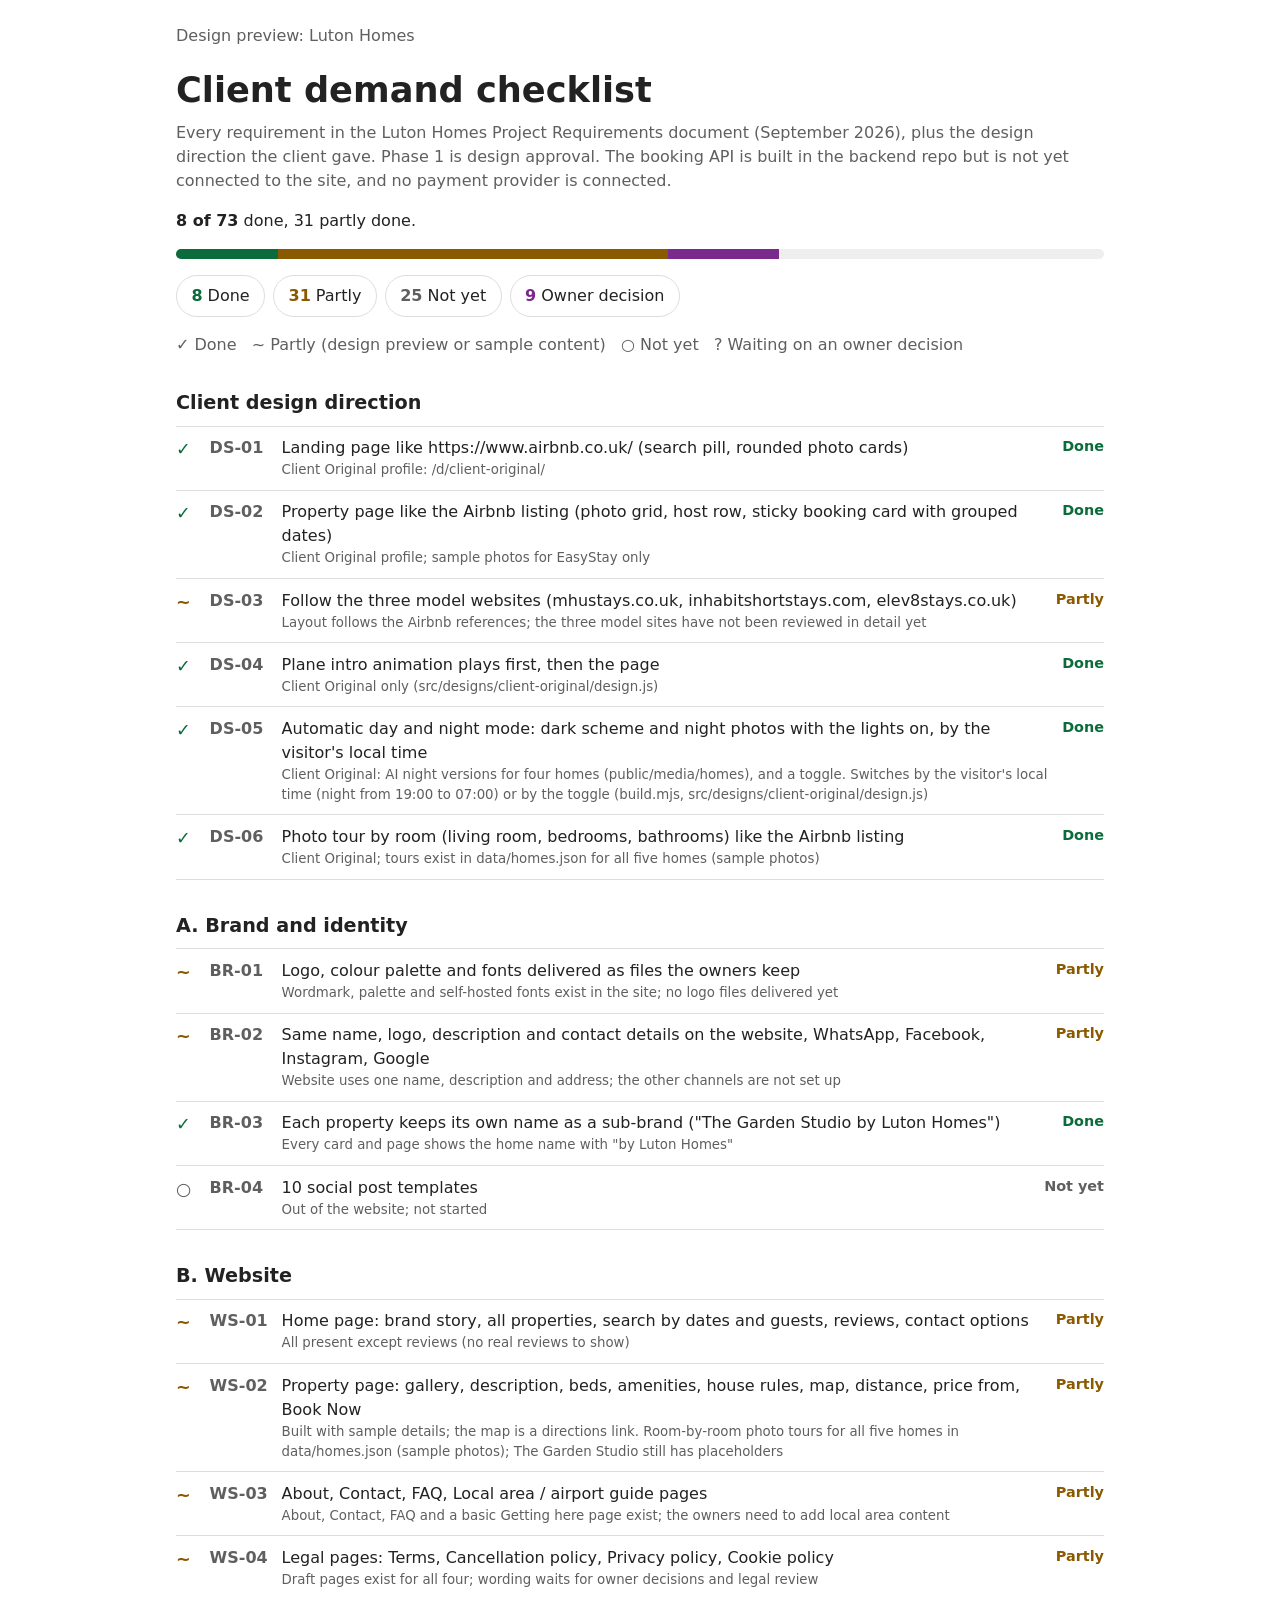
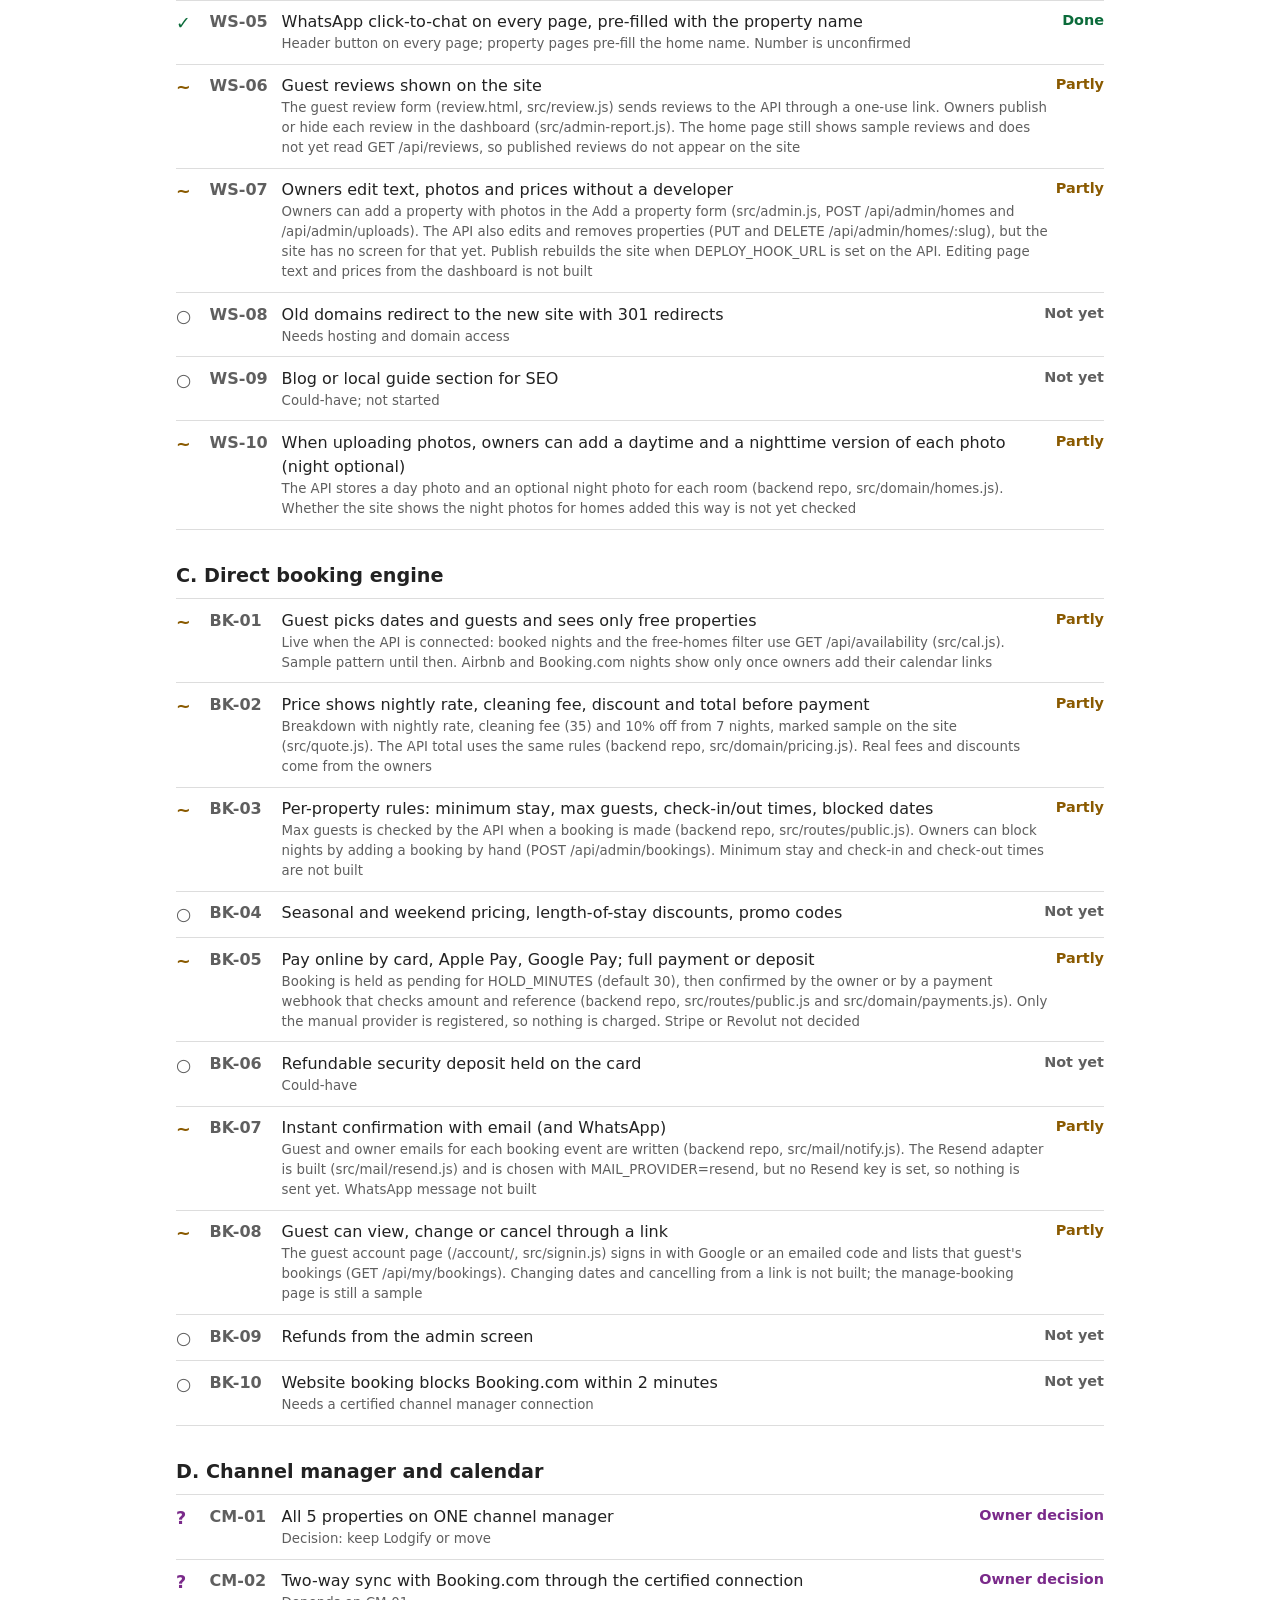
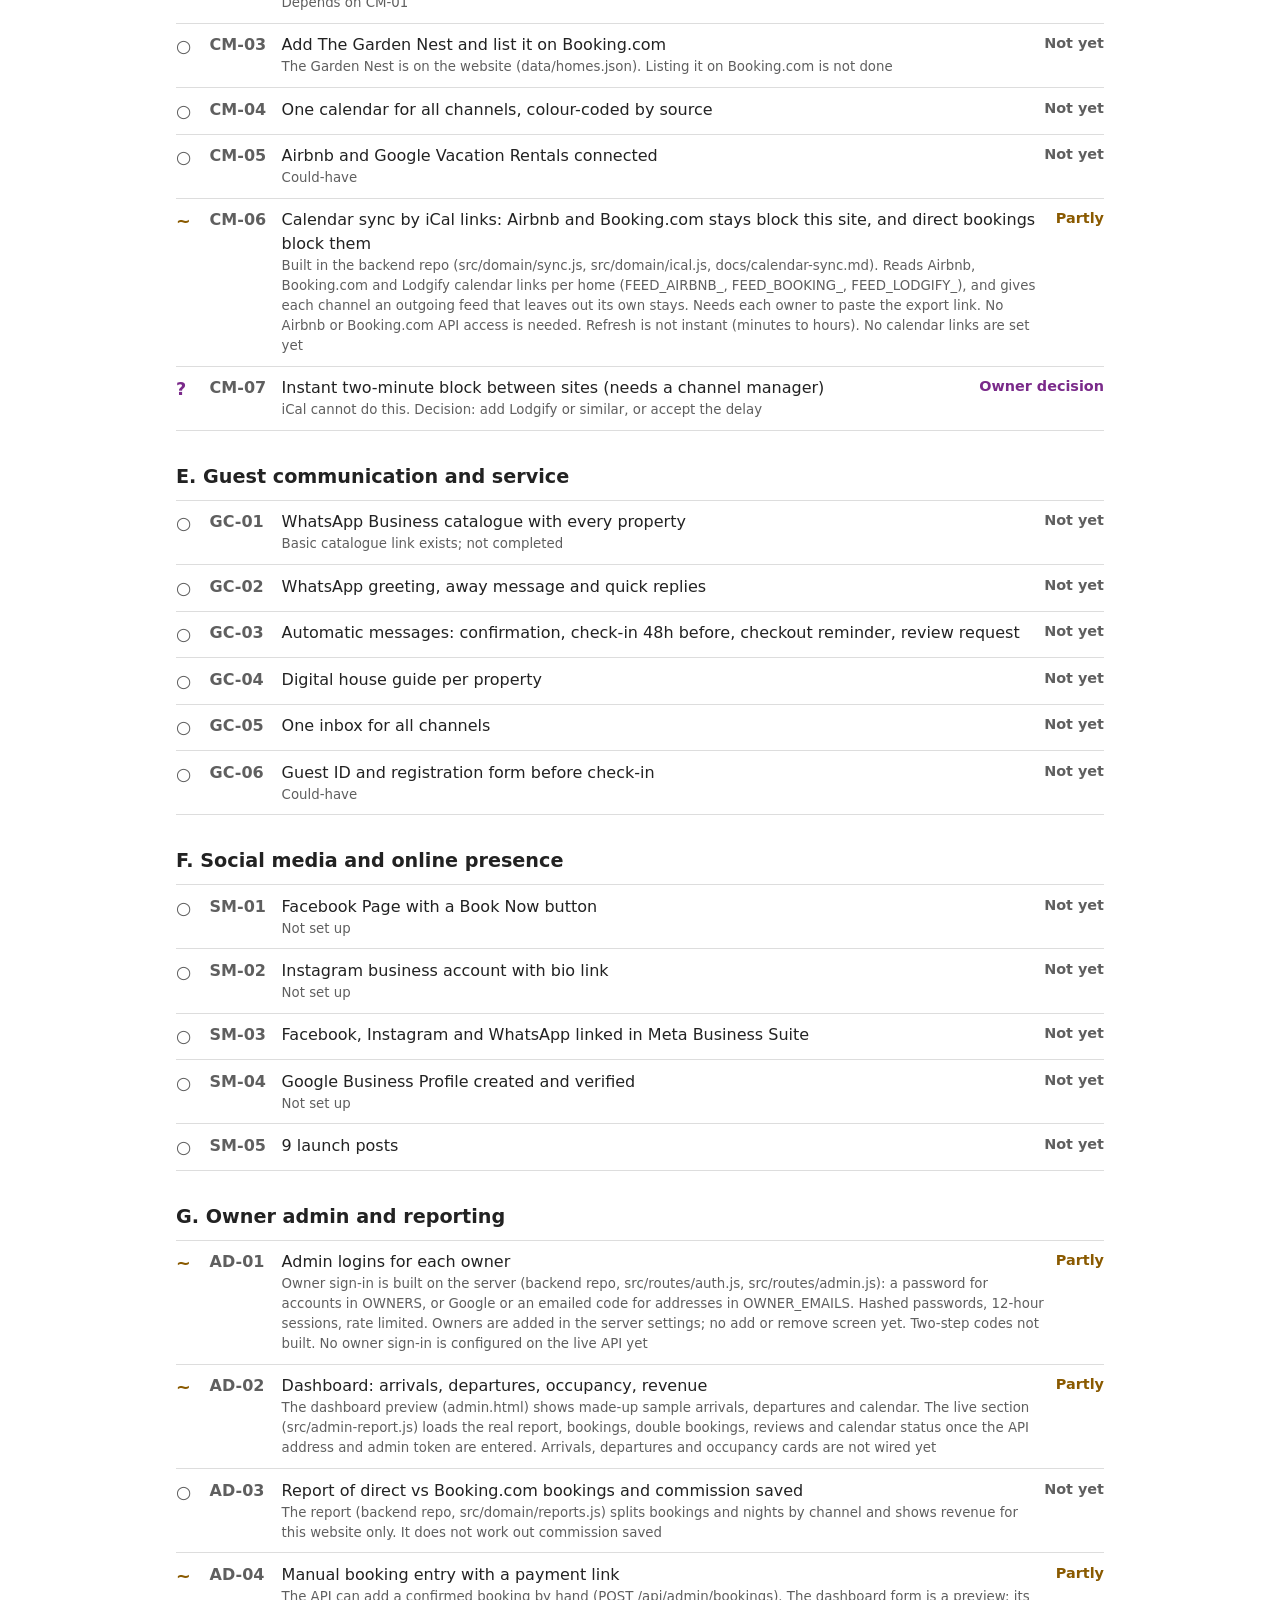
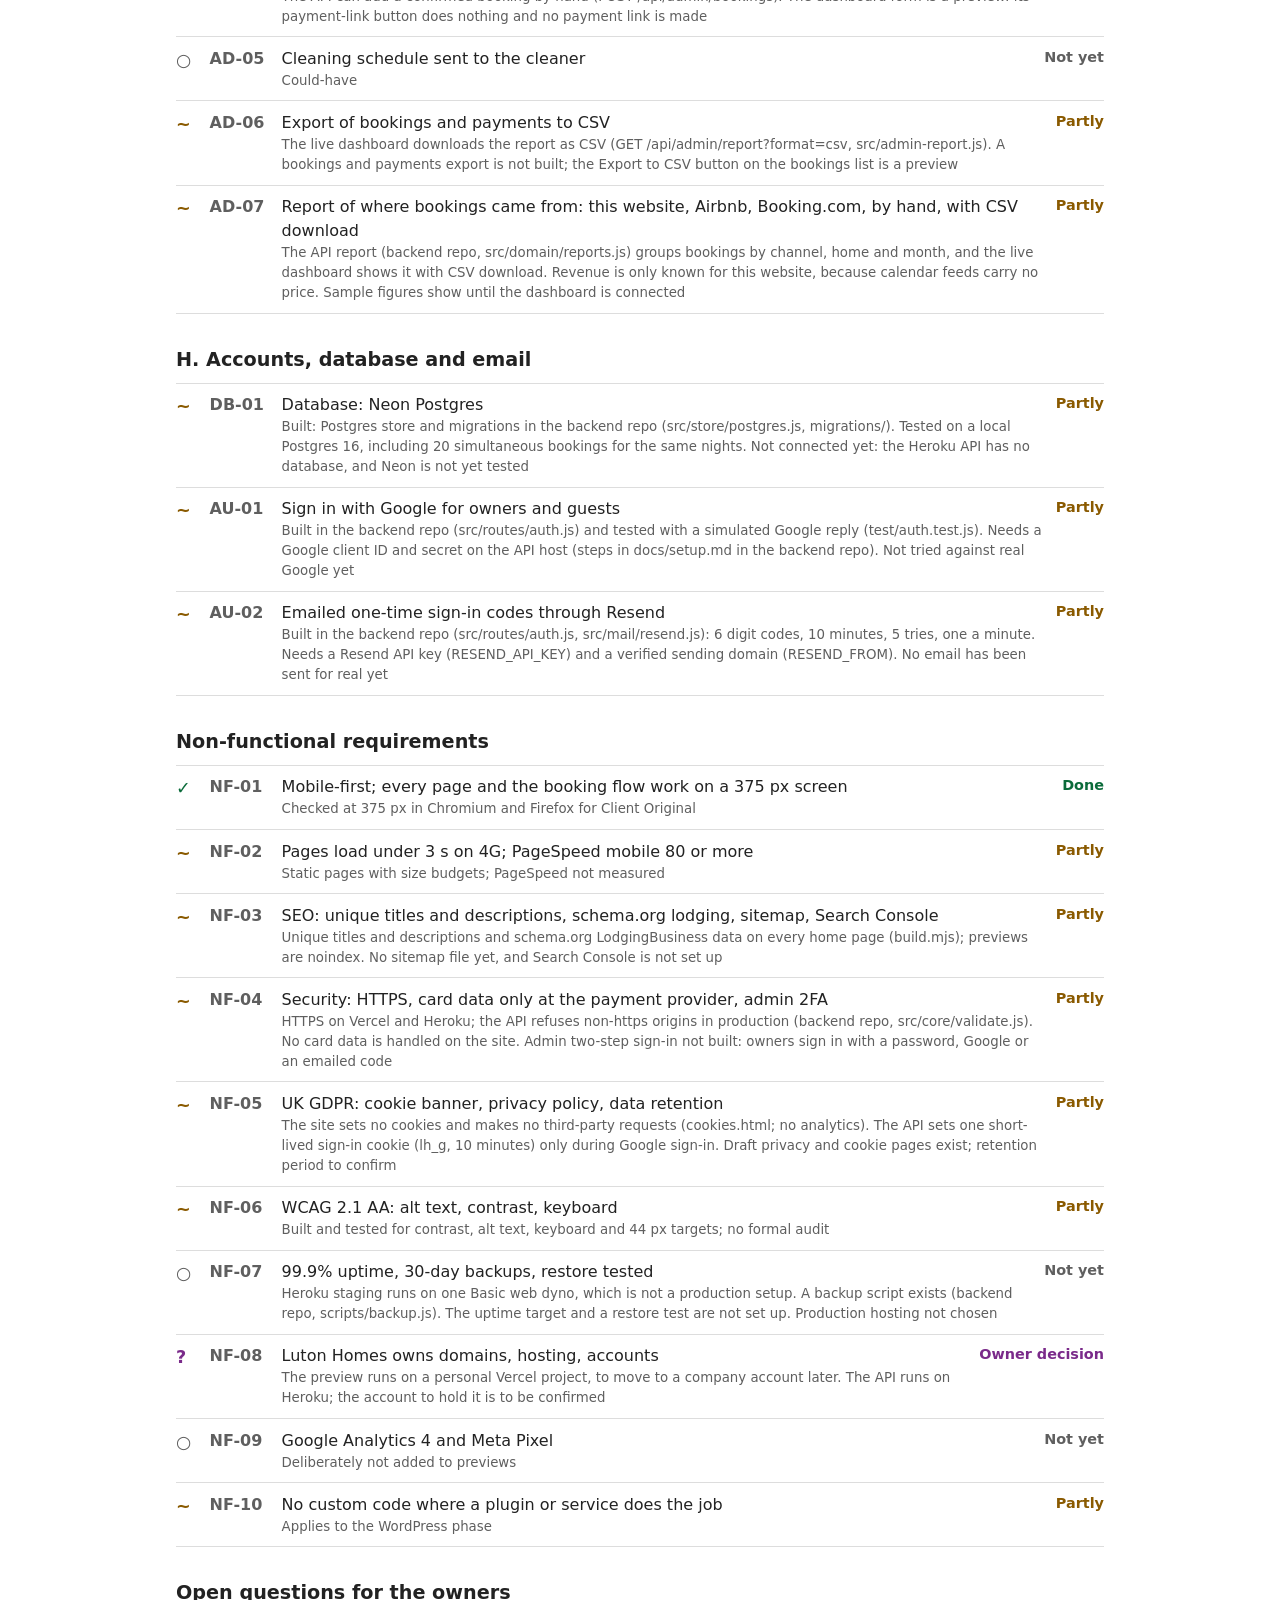
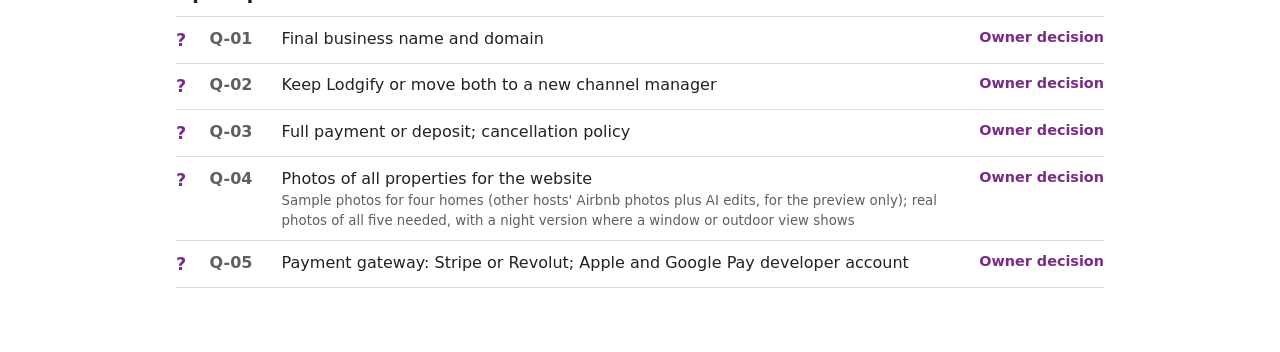
==== commit cd1a8f93: "docs: requirements checklist re-checked against both repos Co-Authored-By: Claude Opus 5.5 <noreply@" ====
--- a/public/requirements/index.html
+++ b/public/requirements/index.html
@@ -20,10 +20,10 @@
 <main id="content">
 <p class="lead">Design preview: Luton Homes</p>
 <h1>Client demand checklist</h1>
-<p class="lead">Every requirement in the Luton Homes Project Requirements document (September 2026), plus the design direction the client gave. Phase 1 is design approval, so booking, payment and channel work is not built yet.</p>
-<p><strong>10 of 77</strong> done, 30 partly done.</p>
-<div class="bar" role="img" aria-label="10 done, 30 partly, 27 not yet, 10 owner decisions, out of 77"><i style="width:13%;background:var(--ok)"></i><i style="width:39%;background:var(--part)"></i><i style="width:13%;background:var(--own)"></i></div>
-<ul class="summary"><li class="s-done"><b>10</b> Done</li><li class="s-partly"><b>30</b> Partly</li><li class="s-not"><b>27</b> Not yet</li><li class="s-owner"><b>10</b> Owner decision</li></ul>
+<p class="lead">Every requirement in the Luton Homes Project Requirements document (September 2026), plus the design direction the client gave. Phase 1 is design approval. The booking API is built in the backend repo but is not yet connected to the site, and no payment provider is connected.</p>
+<p><strong>8 of 73</strong> done, 31 partly done.</p>
+<div class="bar" role="img" aria-label="8 done, 31 partly, 25 not yet, 9 owner decisions, out of 73"><i style="width:11%;background:var(--ok)"></i><i style="width:42%;background:var(--part)"></i><i style="width:12%;background:var(--own)"></i></div>
+<ul class="summary"><li class="s-done"><b>8</b> Done</li><li class="s-partly"><b>31</b> Partly</li><li class="s-not"><b>25</b> Not yet</li><li class="s-owner"><b>9</b> Owner decision</li></ul>
 <p class="lead">✓ Done &nbsp; ~ Partly (design preview or sample content) &nbsp; ○ Not yet &nbsp; ? Waiting on an owner decision</p>
-<section><h2>Client design direction</h2><ul class="list"><li class="s-done"><span class="mark" aria-hidden="true">✓</span><span class="id">DS-01</span><span class="txt">Landing page like https://www.airbnb.co.uk/ (search pill, rounded photo cards)<small>Client Original profile: /d/client-original/</small></span><span class="state">Done</span></li><li class="s-done"><span class="mark" aria-hidden="true">✓</span><span class="id">DS-02</span><span class="txt">Property page like the Airbnb listing (photo grid, host row, sticky booking card with grouped dates)<small>Client Original profile; sample photos for EasyStay only</small></span><span class="state">Done</span></li><li class="s-partly"><span class="mark" aria-hidden="true">~</span><span class="id">DS-03</span><span class="txt">Follow the three model websites (mhustays.co.uk, inhabitshortstays.com, elev8stays.co.uk)<small>Layout follows the Airbnb references; the three model sites have not been reviewed in detail yet</small></span><span class="state">Partly</span></li><li class="s-done"><span class="mark" aria-hidden="true">✓</span><span class="id">DS-04</span><span class="txt">Plane intro animation plays first, then the page<small>Custom 1, Custom 2 and Client Original</small></span><span class="state">Done</span></li><li class="s-done"><span class="mark" aria-hidden="true">✓</span><span class="id">DS-05</span><span class="txt">Automatic day and night mode: dark scheme and night photos with the lights on, by the visitor&#x27;s local time<small>Client Original: AI night versions of the lead photo of four homes, a dusk grade on the rest, and a toggle</small></span><span class="state">Done</span></li><li class="s-done"><span class="mark" aria-hidden="true">✓</span><span class="id">DS-06</span><span class="txt">Photo tour by room (living room, bedrooms, bathrooms) like the Airbnb listing<small>Client Original, using the three sample listings</small></span><span class="state">Done</span></li></ul></section><section><h2>A. Brand and identity</h2><ul class="list"><li class="s-partly"><span class="mark" aria-hidden="true">~</span><span class="id">BR-01</span><span class="txt">Logo, colour palette and fonts delivered as files the owners keep<small>Wordmark, palette and self-hosted fonts exist in the site; no logo files delivered yet</small></span><span class="state">Partly</span></li><li class="s-partly"><span class="mark" aria-hidden="true">~</span><span class="id">BR-02</span><span class="txt">Same name, logo, description and contact details on the website, WhatsApp, Facebook, Instagram, Google<small>Website uses one name, description and address; the other channels are not set up</small></span><span class="state">Partly</span></li><li class="s-done"><span class="mark" aria-hidden="true">✓</span><span class="id">BR-03</span><span class="txt">Each property keeps its own name as a sub-brand (&quot;The Garden Studio by Luton Homes&quot;)<small>Every card and page shows the home name with &quot;by Luton Homes&quot;</small></span><span class="state">Done</span></li><li class="s-not"><span class="mark" aria-hidden="true">○</span><span class="id">BR-04</span><span class="txt">10 social post templates<small>Out of the website; not started</small></span><span class="state">Not yet</span></li></ul></section><section><h2>B. Website</h2><ul class="list"><li class="s-partly"><span class="mark" aria-hidden="true">~</span><span class="id">WS-01</span><span class="txt">Home page: brand story, all properties, search by dates and guests, reviews, contact options<small>All present except reviews (no real reviews to show)</small></span><span class="state">Partly</span></li><li class="s-partly"><span class="mark" aria-hidden="true">~</span><span class="id">WS-02</span><span class="txt">Property page: gallery, description, beds, amenities, house rules, map, distance, price from, Book Now<small>Built with sample details; the map is a directions link. Room-by-room photo tours for four homes (sample photos); The Garden Studio still has placeholders</small></span><span class="state">Partly</span></li><li class="s-partly"><span class="mark" aria-hidden="true">~</span><span class="id">WS-03</span><span class="txt">About, Contact, FAQ, Local area / airport guide pages<small>About, Contact, FAQ and a basic Getting here page exist; the owners need to add local area content</small></span><span class="state">Partly</span></li><li class="s-partly"><span class="mark" aria-hidden="true">~</span><span class="id">WS-04</span><span class="txt">Legal pages: Terms, Cancellation policy, Privacy policy, Cookie policy<small>Draft pages exist for all four; wording waits for owner decisions and legal review</small></span><span class="state">Partly</span></li><li class="s-done"><span class="mark" aria-hidden="true">✓</span><span class="id">WS-05</span><span class="txt">WhatsApp click-to-chat on every page, pre-filled with the property name<small>Header button on every page; property pages pre-fill the home name. Number is unconfirmed</small></span><span class="state">Done</span></li><li class="s-partly"><span class="mark" aria-hidden="true">~</span><span class="id">WS-06</span><span class="txt">Guest reviews shown on the site<small>The API takes reviews only through a one-use link the owner makes, holds each until an owner publishes it, and lists the published ones. The pages do not yet show published reviews; the home page reviews are still samples</small></span><span class="state">Partly</span></li><li class="s-partly"><span class="mark" aria-hidden="true">~</span><span class="id">WS-07</span><span class="txt">Owners edit text, photos and prices without a developer<small>Owners can add, change and remove properties (details and photos) through the API and the Add a property form, then press Publish to rebuild the site. Editing page text and prices from the dashboard is not built</small></span><span class="state">Partly</span></li><li class="s-not"><span class="mark" aria-hidden="true">○</span><span class="id">WS-08</span><span class="txt">Old domains redirect to the new site with 301 redirects<small>Needs hosting and domain access</small></span><span class="state">Not yet</span></li><li class="s-not"><span class="mark" aria-hidden="true">○</span><span class="id">WS-09</span><span class="txt">Blog or local guide section for SEO<small>Could-have; not started</small></span><span class="state">Not yet</span></li><li class="s-partly"><span class="mark" aria-hidden="true">~</span><span class="id">WS-10</span><span class="txt">When uploading photos, owners can add a daytime and a nighttime version of each photo (night optional)<small>The upload accepts a day and a night photo for each room and stores both. The site does not yet show the stored night photos for properties added this way</small></span><span class="state">Partly</span></li></ul></section><section><h2>C. Direct booking engine</h2><ul class="list"><li class="s-partly"><span class="mark" aria-hidden="true">~</span><span class="id">BK-01</span><span class="txt">Guest picks dates and guests and sees only free properties<small>Custom date picker with booked days, and the homes list hides homes that are booked for the chosen dates. The availability is a sample pattern; the real calendar needs the channel manager</small></span><span class="state">Partly</span></li><li class="s-partly"><span class="mark" aria-hidden="true">~</span><span class="id">BK-02</span><span class="txt">Price shows nightly rate, cleaning fee, discount and total before payment<small>Breakdown with nightly rate, cleaning fee and a 10% discount for 7 nights or more, all marked sample. Real fees and discounts come from the owners</small></span><span class="state">Partly</span></li><li class="s-not"><span class="mark" aria-hidden="true">○</span><span class="id">BK-03</span><span class="txt">Per-property rules: minimum stay, max guests, check-in/out times, blocked dates<small>Needs the channel manager</small></span><span class="state">Not yet</span></li><li class="s-not"><span class="mark" aria-hidden="true">○</span><span class="id">BK-04</span><span class="txt">Seasonal and weekend pricing, length-of-stay discounts, promo codes</span><span class="state">Not yet</span></li><li class="s-partly"><span class="mark" aria-hidden="true">~</span><span class="id">BK-05</span><span class="txt">Pay online by card, Apple Pay, Google Pay; full payment or deposit<small>Booking is held 30 minutes as pending, then confirmed by the owner or by a payment webhook that checks amount and reference. A payment provider plugs in at one place (src/payments.js); none is connected and nothing is charged. Stripe or Revolut not decided</small></span><span class="state">Partly</span></li><li class="s-not"><span class="mark" aria-hidden="true">○</span><span class="id">BK-06</span><span class="txt">Refundable security deposit held on the card<small>Could-have</small></span><span class="state">Not yet</span></li><li class="s-partly"><span class="mark" aria-hidden="true">~</span><span class="id">BK-07</span><span class="txt">Instant confirmation with email (and WhatsApp)<small>Confirmation and request emails are built for guest and owner, with a slot for an email provider (src/notify.js). None is connected, so nothing is sent yet. WhatsApp message not built</small></span><span class="state">Partly</span></li><li class="s-partly"><span class="mark" aria-hidden="true">~</span><span class="id">BK-08</span><span class="txt">Guest can view, change or cancel through a link<small>Manage-booking page designed (view, change dates, cancel with policy note); it looks nothing up and changes nothing</small></span><span class="state">Partly</span></li><li class="s-not"><span class="mark" aria-hidden="true">○</span><span class="id">BK-09</span><span class="txt">Refunds from the admin screen</span><span class="state">Not yet</span></li><li class="s-not"><span class="mark" aria-hidden="true">○</span><span class="id">BK-10</span><span class="txt">Website booking blocks Booking.com within 2 minutes<small>Needs a certified channel manager connection</small></span><span class="state">Not yet</span></li></ul></section><section><h2>D. Channel manager and calendar</h2><ul class="list"><li class="s-owner"><span class="mark" aria-hidden="true">?</span><span class="id">CM-01</span><span class="txt">All 5 properties on ONE channel manager<small>Decision: keep Lodgify or move</small></span><span class="state">Owner decision</span></li><li class="s-owner"><span class="mark" aria-hidden="true">?</span><span class="id">CM-02</span><span class="txt">Two-way sync with Booking.com through the certified connection<small>Depends on CM-01</small></span><span class="state">Owner decision</span></li><li class="s-not"><span class="mark" aria-hidden="true">○</span><span class="id">CM-03</span><span class="txt">Add The Garden Nest and list it on Booking.com</span><span class="state">Not yet</span></li><li class="s-not"><span class="mark" aria-hidden="true">○</span><span class="id">CM-04</span><span class="txt">One calendar for all channels, colour-coded by source</span><span class="state">Not yet</span></li><li class="s-not"><span class="mark" aria-hidden="true">○</span><span class="id">CM-05</span><span class="txt">Airbnb and Google Vacation Rentals connected<small>Could-have</small></span><span class="state">Not yet</span></li><li class="s-partly"><span class="mark" aria-hidden="true">~</span><span class="id">CM-06</span><span class="txt">Calendar sync by iCal links: Airbnb and Booking.com stays block this site, and direct bookings block them<small>API built and tested (backend/api, docs/calendar-sync.md). Needs each owner to copy the export link from every listing. No Airbnb or Booking.com API access is needed. Refresh is not instant (minutes to hours)</small></span><span class="state">Partly</span></li><li class="s-owner"><span class="mark" aria-hidden="true">?</span><span class="id">CM-07</span><span class="txt">Instant two-minute block between sites (needs a channel manager)<small>iCal cannot do this. Decision: add Lodgify or similar, or accept the delay</small></span><span class="state">Owner decision</span></li></ul></section><section><h2>E. Guest communication and service</h2><ul class="list"><li class="s-not"><span class="mark" aria-hidden="true">○</span><span class="id">GC-01</span><span class="txt">WhatsApp Business catalogue with every property<small>Basic catalogue link exists; not completed</small></span><span class="state">Not yet</span></li><li class="s-not"><span class="mark" aria-hidden="true">○</span><span class="id">GC-02</span><span class="txt">WhatsApp greeting, away message and quick replies</span><span class="state">Not yet</span></li><li class="s-not"><span class="mark" aria-hidden="true">○</span><span class="id">GC-03</span><span class="txt">Automatic messages: confirmation, check-in 48h before, checkout reminder, review request</span><span class="state">Not yet</span></li><li class="s-not"><span class="mark" aria-hidden="true">○</span><span class="id">GC-04</span><span class="txt">Digital house guide per property</span><span class="state">Not yet</span></li><li class="s-not"><span class="mark" aria-hidden="true">○</span><span class="id">GC-05</span><span class="txt">One inbox for all channels</span><span class="state">Not yet</span></li><li class="s-not"><span class="mark" aria-hidden="true">○</span><span class="id">GC-06</span><span class="txt">Guest ID and registration form before check-in<small>Could-have</small></span><span class="state">Not yet</span></li></ul></section><section><h2>F. Social media and online presence</h2><ul class="list"><li class="s-not"><span class="mark" aria-hidden="true">○</span><span class="id">SM-01</span><span class="txt">Facebook Page with a Book Now button<small>Not set up</small></span><span class="state">Not yet</span></li><li class="s-not"><span class="mark" aria-hidden="true">○</span><span class="id">SM-02</span><span class="txt">Instagram business account with bio link<small>Not set up</small></span><span class="state">Not yet</span></li><li class="s-not"><span class="mark" aria-hidden="true">○</span><span class="id">SM-03</span><span class="txt">Facebook, Instagram and WhatsApp linked in Meta Business Suite</span><span class="state">Not yet</span></li><li class="s-not"><span class="mark" aria-hidden="true">○</span><span class="id">SM-04</span><span class="txt">Google Business Profile created and verified<small>Not set up</small></span><span class="state">Not yet</span></li><li class="s-not"><span class="mark" aria-hidden="true">○</span><span class="id">SM-05</span><span class="txt">9 launch posts</span><span class="state">Not yet</span></li></ul></section><section><h2>G. Owner admin and reporting</h2><ul class="list"><li class="s-partly"><span class="mark" aria-hidden="true">~</span><span class="id">AD-01</span><span class="txt">Admin logins for each owner<small>Real server sign-in is built: hashed passwords, 12-hour sessions, rate limited. Owners are added in the server settings; no add or remove screen yet. Two-step codes not built</small></span><span class="state">Partly</span></li><li class="s-partly"><span class="mark" aria-hidden="true">~</span><span class="id">AD-02</span><span class="txt">Dashboard: arrivals, departures, occupancy, revenue<small>Dashboard preview with today, a 14-day calendar by channel and a bookings list, all made-up sample data</small></span><span class="state">Partly</span></li><li class="s-not"><span class="mark" aria-hidden="true">○</span><span class="id">AD-03</span><span class="txt">Report of direct vs Booking.com bookings and commission saved</span><span class="state">Not yet</span></li><li class="s-partly"><span class="mark" aria-hidden="true">~</span><span class="id">AD-04</span><span class="txt">Manual booking entry with a payment link<small>Manual booking form designed with a payment-link button; it does nothing yet</small></span><span class="state">Partly</span></li><li class="s-not"><span class="mark" aria-hidden="true">○</span><span class="id">AD-05</span><span class="txt">Cleaning schedule sent to the cleaner<small>Could-have</small></span><span class="state">Not yet</span></li><li class="s-partly"><span class="mark" aria-hidden="true">~</span><span class="id">AD-06</span><span class="txt">Export of bookings and payments to CSV<small>Export button shown in the preview; no export yet</small></span><span class="state">Partly</span></li><li class="s-partly"><span class="mark" aria-hidden="true">~</span><span class="id">AD-07</span><span class="txt">Report of where bookings came from: this website, Airbnb, Booking.com, by hand, with CSV download<small>Owner dashboard shows sample figures; the API produces the real report. Revenue is only known for this website, because calendar feeds carry no price</small></span><span class="state">Partly</span></li></ul></section><section><h2>H. Accounts, database and email</h2><ul class="list"><li class="s-done"><span class="mark" aria-hidden="true">✓</span><span class="id">DB-01</span><span class="txt">Database: Neon Postgres<small>Decided and built. Bookings and settings are stored in Postgres, tested against a real Postgres 16 including simultaneous bookings. The Neon connection strings still have to be set on the API host</small></span><span class="state">Resolved</span></li><li class="s-partly"><span class="mark" aria-hidden="true">~</span><span class="id">AU-01</span><span class="txt">Sign in with Google for owners and guests<small>Built and tested with a simulated Google reply. Needs a Google Cloud client ID and secret (steps in the API repo, docs/setup.md); not tried against real Google yet</small></span><span class="state">Partly</span></li><li class="s-partly"><span class="mark" aria-hidden="true">~</span><span class="id">AU-02</span><span class="txt">Emailed one-time sign-in codes through Resend<small>Built and tested: 6 digit codes, 10 minutes, 5 tries, one a minute. Needs a Resend API key and a verified sending domain; no email has been sent for real yet</small></span><span class="state">Partly</span></li></ul></section><section><h2>Non-functional requirements</h2><ul class="list"><li class="s-done"><span class="mark" aria-hidden="true">✓</span><span class="id">NF-01</span><span class="txt">Mobile-first; every page and the booking flow work on a 375 px screen<small>Checked at 375 px in Chromium and Firefox for every design</small></span><span class="state">Done</span></li><li class="s-partly"><span class="mark" aria-hidden="true">~</span><span class="id">NF-02</span><span class="txt">Pages load under 3 s on 4G; PageSpeed mobile 80 or more<small>Static pages with size budgets; PageSpeed not measured</small></span><span class="state">Partly</span></li><li class="s-partly"><span class="mark" aria-hidden="true">~</span><span class="id">NF-03</span><span class="txt">SEO: unique titles and descriptions, schema.org lodging, sitemap, Search Console<small>Unique titles and descriptions and schema.org lodging data on every home page; previews are noindex; the sitemap waits for the live domain</small></span><span class="state">Partly</span></li><li class="s-partly"><span class="mark" aria-hidden="true">~</span><span class="id">NF-04</span><span class="txt">Security: HTTPS, card data only at the payment provider, admin 2FA<small>HTTPS on Vercel; no card handling or admin yet</small></span><span class="state">Partly</span></li><li class="s-partly"><span class="mark" aria-hidden="true">~</span><span class="id">NF-05</span><span class="txt">UK GDPR: cookie banner, privacy policy, data retention<small>No cookies and no third-party requests (so no banner is needed); draft privacy and cookie pages exist; retention period to confirm</small></span><span class="state">Partly</span></li><li class="s-partly"><span class="mark" aria-hidden="true">~</span><span class="id">NF-06</span><span class="txt">WCAG 2.1 AA: alt text, contrast, keyboard<small>Built and tested for contrast, alt text, keyboard and 44 px targets; no formal audit</small></span><span class="state">Partly</span></li><li class="s-not"><span class="mark" aria-hidden="true">○</span><span class="id">NF-07</span><span class="txt">99.9% uptime, 30-day backups, restore tested<small>Production hosting not chosen</small></span><span class="state">Not yet</span></li><li class="s-owner"><span class="mark" aria-hidden="true">?</span><span class="id">NF-08</span><span class="txt">Luton Homes owns domains, hosting, accounts<small>Preview runs on a developer Vercel project</small></span><span class="state">Owner decision</span></li><li class="s-not"><span class="mark" aria-hidden="true">○</span><span class="id">NF-09</span><span class="txt">Google Analytics 4 and Meta Pixel<small>Deliberately not added to previews</small></span><span class="state">Not yet</span></li><li class="s-partly"><span class="mark" aria-hidden="true">~</span><span class="id">NF-10</span><span class="txt">No custom code where a plugin or service does the job<small>Applies to the WordPress phase</small></span><span class="state">Partly</span></li></ul></section><section><h2>Open questions for the owners</h2><ul class="list"><li class="s-owner"><span class="mark" aria-hidden="true">?</span><span class="id">Q-01</span><span class="txt">Final business name and domain</span><span class="state">Owner decision</span></li><li class="s-owner"><span class="mark" aria-hidden="true">?</span><span class="id">Q-02</span><span class="txt">Keep Lodgify or move both to a new channel manager</span><span class="state">Owner decision</span></li><li class="s-owner"><span class="mark" aria-hidden="true">?</span><span class="id">Q-03</span><span class="txt">Full payment or deposit; cancellation policy</span><span class="state">Owner decision</span></li><li class="s-owner"><span class="mark" aria-hidden="true">?</span><span class="id">Q-04</span><span class="txt">Photos of all properties for the website<small>Sample photos for four homes (other hosts' Airbnb photos plus AI edits, for the preview only); real photos of all five needed, with a night version where a window or outdoor view shows</small></span><span class="state">Owner decision</span></li><li class="s-owner"><span class="mark" aria-hidden="true">?</span><span class="id">Q-05</span><span class="txt">Payment gateway: Stripe or Revolut; Apple and Google Pay developer account</span><span class="state">Owner decision</span></li></ul></section>
+<section><h2>Client design direction</h2><ul class="list"><li class="s-done"><span class="mark" aria-hidden="true">✓</span><span class="id">DS-01</span><span class="txt">Landing page like https://www.airbnb.co.uk/ (search pill, rounded photo cards)<small>Client Original profile: /d/client-original/</small></span><span class="state">Done</span></li><li class="s-done"><span class="mark" aria-hidden="true">✓</span><span class="id">DS-02</span><span class="txt">Property page like the Airbnb listing (photo grid, host row, sticky booking card with grouped dates)<small>Client Original profile; sample photos for EasyStay only</small></span><span class="state">Done</span></li><li class="s-partly"><span class="mark" aria-hidden="true">~</span><span class="id">DS-03</span><span class="txt">Follow the three model websites (mhustays.co.uk, inhabitshortstays.com, elev8stays.co.uk)<small>Layout follows the Airbnb references; the three model sites have not been reviewed in detail yet</small></span><span class="state">Partly</span></li><li class="s-done"><span class="mark" aria-hidden="true">✓</span><span class="id">DS-04</span><span class="txt">Plane intro animation plays first, then the page<small>Client Original only (src/designs/client-original/design.js)</small></span><span class="state">Done</span></li><li class="s-done"><span class="mark" aria-hidden="true">✓</span><span class="id">DS-05</span><span class="txt">Automatic day and night mode: dark scheme and night photos with the lights on, by the visitor&#x27;s local time<small>Client Original: AI night versions for four homes (public/media/homes), and a toggle. Switches by the visitor's local time (night from 19:00 to 07:00) or by the toggle (build.mjs, src/designs/client-original/design.js)</small></span><span class="state">Done</span></li><li class="s-done"><span class="mark" aria-hidden="true">✓</span><span class="id">DS-06</span><span class="txt">Photo tour by room (living room, bedrooms, bathrooms) like the Airbnb listing<small>Client Original; tours exist in data/homes.json for all five homes (sample photos)</small></span><span class="state">Done</span></li></ul></section><section><h2>A. Brand and identity</h2><ul class="list"><li class="s-partly"><span class="mark" aria-hidden="true">~</span><span class="id">BR-01</span><span class="txt">Logo, colour palette and fonts delivered as files the owners keep<small>Wordmark, palette and self-hosted fonts exist in the site; no logo files delivered yet</small></span><span class="state">Partly</span></li><li class="s-partly"><span class="mark" aria-hidden="true">~</span><span class="id">BR-02</span><span class="txt">Same name, logo, description and contact details on the website, WhatsApp, Facebook, Instagram, Google<small>Website uses one name, description and address; the other channels are not set up</small></span><span class="state">Partly</span></li><li class="s-done"><span class="mark" aria-hidden="true">✓</span><span class="id">BR-03</span><span class="txt">Each property keeps its own name as a sub-brand (&quot;The Garden Studio by Luton Homes&quot;)<small>Every card and page shows the home name with &quot;by Luton Homes&quot;</small></span><span class="state">Done</span></li><li class="s-not"><span class="mark" aria-hidden="true">○</span><span class="id">BR-04</span><span class="txt">10 social post templates<small>Out of the website; not started</small></span><span class="state">Not yet</span></li></ul></section><section><h2>B. Website</h2><ul class="list"><li class="s-partly"><span class="mark" aria-hidden="true">~</span><span class="id">WS-01</span><span class="txt">Home page: brand story, all properties, search by dates and guests, reviews, contact options<small>All present except reviews (no real reviews to show)</small></span><span class="state">Partly</span></li><li class="s-partly"><span class="mark" aria-hidden="true">~</span><span class="id">WS-02</span><span class="txt">Property page: gallery, description, beds, amenities, house rules, map, distance, price from, Book Now<small>Built with sample details; the map is a directions link. Room-by-room photo tours for all five homes in data/homes.json (sample photos); The Garden Studio still has placeholders</small></span><span class="state">Partly</span></li><li class="s-partly"><span class="mark" aria-hidden="true">~</span><span class="id">WS-03</span><span class="txt">About, Contact, FAQ, Local area / airport guide pages<small>About, Contact, FAQ and a basic Getting here page exist; the owners need to add local area content</small></span><span class="state">Partly</span></li><li class="s-partly"><span class="mark" aria-hidden="true">~</span><span class="id">WS-04</span><span class="txt">Legal pages: Terms, Cancellation policy, Privacy policy, Cookie policy<small>Draft pages exist for all four; wording waits for owner decisions and legal review</small></span><span class="state">Partly</span></li><li class="s-done"><span class="mark" aria-hidden="true">✓</span><span class="id">WS-05</span><span class="txt">WhatsApp click-to-chat on every page, pre-filled with the property name<small>Header button on every page; property pages pre-fill the home name. Number is unconfirmed</small></span><span class="state">Done</span></li><li class="s-partly"><span class="mark" aria-hidden="true">~</span><span class="id">WS-06</span><span class="txt">Guest reviews shown on the site<small>The guest review form (review.html, src/review.js) sends reviews to the API through a one-use link. Owners publish or hide each review in the dashboard (src/admin-report.js). The home page still shows sample reviews and does not yet read GET /api/reviews, so published reviews do not appear on the site</small></span><span class="state">Partly</span></li><li class="s-partly"><span class="mark" aria-hidden="true">~</span><span class="id">WS-07</span><span class="txt">Owners edit text, photos and prices without a developer<small>Owners can add a property with photos in the Add a property form (src/admin.js, POST /api/admin/homes and /api/admin/uploads). The API also edits and removes properties (PUT and DELETE /api/admin/homes/:slug), but the site has no screen for that yet. Publish rebuilds the site when DEPLOY_HOOK_URL is set on the API. Editing page text and prices from the dashboard is not built</small></span><span class="state">Partly</span></li><li class="s-not"><span class="mark" aria-hidden="true">○</span><span class="id">WS-08</span><span class="txt">Old domains redirect to the new site with 301 redirects<small>Needs hosting and domain access</small></span><span class="state">Not yet</span></li><li class="s-not"><span class="mark" aria-hidden="true">○</span><span class="id">WS-09</span><span class="txt">Blog or local guide section for SEO<small>Could-have; not started</small></span><span class="state">Not yet</span></li><li class="s-partly"><span class="mark" aria-hidden="true">~</span><span class="id">WS-10</span><span class="txt">When uploading photos, owners can add a daytime and a nighttime version of each photo (night optional)<small>The API stores a day photo and an optional night photo for each room (backend repo, src/domain/homes.js). Whether the site shows the night photos for homes added this way is not yet checked</small></span><span class="state">Partly</span></li></ul></section><section><h2>C. Direct booking engine</h2><ul class="list"><li class="s-partly"><span class="mark" aria-hidden="true">~</span><span class="id">BK-01</span><span class="txt">Guest picks dates and guests and sees only free properties<small>Live when the API is connected: booked nights and the free-homes filter use GET /api/availability (src/cal.js). Sample pattern until then. Airbnb and Booking.com nights show only once owners add their calendar links</small></span><span class="state">Partly</span></li><li class="s-partly"><span class="mark" aria-hidden="true">~</span><span class="id">BK-02</span><span class="txt">Price shows nightly rate, cleaning fee, discount and total before payment<small>Breakdown with nightly rate, cleaning fee (35) and 10% off from 7 nights, marked sample on the site (src/quote.js). The API total uses the same rules (backend repo, src/domain/pricing.js). Real fees and discounts come from the owners</small></span><span class="state">Partly</span></li><li class="s-partly"><span class="mark" aria-hidden="true">~</span><span class="id">BK-03</span><span class="txt">Per-property rules: minimum stay, max guests, check-in/out times, blocked dates<small>Max guests is checked by the API when a booking is made (backend repo, src/routes/public.js). Owners can block nights by adding a booking by hand (POST /api/admin/bookings). Minimum stay and check-in and check-out times are not built</small></span><span class="state">Partly</span></li><li class="s-not"><span class="mark" aria-hidden="true">○</span><span class="id">BK-04</span><span class="txt">Seasonal and weekend pricing, length-of-stay discounts, promo codes</span><span class="state">Not yet</span></li><li class="s-partly"><span class="mark" aria-hidden="true">~</span><span class="id">BK-05</span><span class="txt">Pay online by card, Apple Pay, Google Pay; full payment or deposit<small>Booking is held as pending for HOLD_MINUTES (default 30), then confirmed by the owner or by a payment webhook that checks amount and reference (backend repo, src/routes/public.js and src/domain/payments.js). Only the manual provider is registered, so nothing is charged. Stripe or Revolut not decided</small></span><span class="state">Partly</span></li><li class="s-not"><span class="mark" aria-hidden="true">○</span><span class="id">BK-06</span><span class="txt">Refundable security deposit held on the card<small>Could-have</small></span><span class="state">Not yet</span></li><li class="s-partly"><span class="mark" aria-hidden="true">~</span><span class="id">BK-07</span><span class="txt">Instant confirmation with email (and WhatsApp)<small>Guest and owner emails for each booking event are written (backend repo, src/mail/notify.js). The Resend adapter is built (src/mail/resend.js) and is chosen with MAIL_PROVIDER=resend, but no Resend key is set, so nothing is sent yet. WhatsApp message not built</small></span><span class="state">Partly</span></li><li class="s-partly"><span class="mark" aria-hidden="true">~</span><span class="id">BK-08</span><span class="txt">Guest can view, change or cancel through a link<small>The guest account page (/account/, src/signin.js) signs in with Google or an emailed code and lists that guest's bookings (GET /api/my/bookings). Changing dates and cancelling from a link is not built; the manage-booking page is still a sample</small></span><span class="state">Partly</span></li><li class="s-not"><span class="mark" aria-hidden="true">○</span><span class="id">BK-09</span><span class="txt">Refunds from the admin screen</span><span class="state">Not yet</span></li><li class="s-not"><span class="mark" aria-hidden="true">○</span><span class="id">BK-10</span><span class="txt">Website booking blocks Booking.com within 2 minutes<small>Needs a certified channel manager connection</small></span><span class="state">Not yet</span></li></ul></section><section><h2>D. Channel manager and calendar</h2><ul class="list"><li class="s-owner"><span class="mark" aria-hidden="true">?</span><span class="id">CM-01</span><span class="txt">All 5 properties on ONE channel manager<small>Decision: keep Lodgify or move</small></span><span class="state">Owner decision</span></li><li class="s-owner"><span class="mark" aria-hidden="true">?</span><span class="id">CM-02</span><span class="txt">Two-way sync with Booking.com through the certified connection<small>Depends on CM-01</small></span><span class="state">Owner decision</span></li><li class="s-not"><span class="mark" aria-hidden="true">○</span><span class="id">CM-03</span><span class="txt">Add The Garden Nest and list it on Booking.com<small>The Garden Nest is on the website (data/homes.json). Listing it on Booking.com is not done</small></span><span class="state">Not yet</span></li><li class="s-not"><span class="mark" aria-hidden="true">○</span><span class="id">CM-04</span><span class="txt">One calendar for all channels, colour-coded by source</span><span class="state">Not yet</span></li><li class="s-not"><span class="mark" aria-hidden="true">○</span><span class="id">CM-05</span><span class="txt">Airbnb and Google Vacation Rentals connected<small>Could-have</small></span><span class="state">Not yet</span></li><li class="s-partly"><span class="mark" aria-hidden="true">~</span><span class="id">CM-06</span><span class="txt">Calendar sync by iCal links: Airbnb and Booking.com stays block this site, and direct bookings block them<small>Built in the backend repo (src/domain/sync.js, src/domain/ical.js, docs/calendar-sync.md). Reads Airbnb, Booking.com and Lodgify calendar links per home (FEED_AIRBNB_, FEED_BOOKING_, FEED_LODGIFY_), and gives each channel an outgoing feed that leaves out its own stays. Needs each owner to paste the export link. No Airbnb or Booking.com API access is needed. Refresh is not instant (minutes to hours). No calendar links are set yet</small></span><span class="state">Partly</span></li><li class="s-owner"><span class="mark" aria-hidden="true">?</span><span class="id">CM-07</span><span class="txt">Instant two-minute block between sites (needs a channel manager)<small>iCal cannot do this. Decision: add Lodgify or similar, or accept the delay</small></span><span class="state">Owner decision</span></li></ul></section><section><h2>E. Guest communication and service</h2><ul class="list"><li class="s-not"><span class="mark" aria-hidden="true">○</span><span class="id">GC-01</span><span class="txt">WhatsApp Business catalogue with every property<small>Basic catalogue link exists; not completed</small></span><span class="state">Not yet</span></li><li class="s-not"><span class="mark" aria-hidden="true">○</span><span class="id">GC-02</span><span class="txt">WhatsApp greeting, away message and quick replies</span><span class="state">Not yet</span></li><li class="s-not"><span class="mark" aria-hidden="true">○</span><span class="id">GC-03</span><span class="txt">Automatic messages: confirmation, check-in 48h before, checkout reminder, review request</span><span class="state">Not yet</span></li><li class="s-not"><span class="mark" aria-hidden="true">○</span><span class="id">GC-04</span><span class="txt">Digital house guide per property</span><span class="state">Not yet</span></li><li class="s-not"><span class="mark" aria-hidden="true">○</span><span class="id">GC-05</span><span class="txt">One inbox for all channels</span><span class="state">Not yet</span></li><li class="s-not"><span class="mark" aria-hidden="true">○</span><span class="id">GC-06</span><span class="txt">Guest ID and registration form before check-in<small>Could-have</small></span><span class="state">Not yet</span></li></ul></section><section><h2>F. Social media and online presence</h2><ul class="list"><li class="s-not"><span class="mark" aria-hidden="true">○</span><span class="id">SM-01</span><span class="txt">Facebook Page with a Book Now button<small>Not set up</small></span><span class="state">Not yet</span></li><li class="s-not"><span class="mark" aria-hidden="true">○</span><span class="id">SM-02</span><span class="txt">Instagram business account with bio link<small>Not set up</small></span><span class="state">Not yet</span></li><li class="s-not"><span class="mark" aria-hidden="true">○</span><span class="id">SM-03</span><span class="txt">Facebook, Instagram and WhatsApp linked in Meta Business Suite</span><span class="state">Not yet</span></li><li class="s-not"><span class="mark" aria-hidden="true">○</span><span class="id">SM-04</span><span class="txt">Google Business Profile created and verified<small>Not set up</small></span><span class="state">Not yet</span></li><li class="s-not"><span class="mark" aria-hidden="true">○</span><span class="id">SM-05</span><span class="txt">9 launch posts</span><span class="state">Not yet</span></li></ul></section><section><h2>G. Owner admin and reporting</h2><ul class="list"><li class="s-partly"><span class="mark" aria-hidden="true">~</span><span class="id">AD-01</span><span class="txt">Admin logins for each owner<small>Owner sign-in is built on the server (backend repo, src/routes/auth.js, src/routes/admin.js): a password for accounts in OWNERS, or Google or an emailed code for addresses in OWNER_EMAILS. Hashed passwords, 12-hour sessions, rate limited. Owners are added in the server settings; no add or remove screen yet. Two-step codes not built. No owner sign-in is configured on the live API yet</small></span><span class="state">Partly</span></li><li class="s-partly"><span class="mark" aria-hidden="true">~</span><span class="id">AD-02</span><span class="txt">Dashboard: arrivals, departures, occupancy, revenue<small>The dashboard preview (admin.html) shows made-up sample arrivals, departures and calendar. The live section (src/admin-report.js) loads the real report, bookings, double bookings, reviews and calendar status once the API address and admin token are entered. Arrivals, departures and occupancy cards are not wired yet</small></span><span class="state">Partly</span></li><li class="s-not"><span class="mark" aria-hidden="true">○</span><span class="id">AD-03</span><span class="txt">Report of direct vs Booking.com bookings and commission saved<small>The report (backend repo, src/domain/reports.js) splits bookings and nights by channel and shows revenue for this website only. It does not work out commission saved</small></span><span class="state">Not yet</span></li><li class="s-partly"><span class="mark" aria-hidden="true">~</span><span class="id">AD-04</span><span class="txt">Manual booking entry with a payment link<small>The API can add a confirmed booking by hand (POST /api/admin/bookings). The dashboard form is a preview: its payment-link button does nothing and no payment link is made</small></span><span class="state">Partly</span></li><li class="s-not"><span class="mark" aria-hidden="true">○</span><span class="id">AD-05</span><span class="txt">Cleaning schedule sent to the cleaner<small>Could-have</small></span><span class="state">Not yet</span></li><li class="s-partly"><span class="mark" aria-hidden="true">~</span><span class="id">AD-06</span><span class="txt">Export of bookings and payments to CSV<small>The live dashboard downloads the report as CSV (GET /api/admin/report?format=csv, src/admin-report.js). A bookings and payments export is not built; the Export to CSV button on the bookings list is a preview</small></span><span class="state">Partly</span></li><li class="s-partly"><span class="mark" aria-hidden="true">~</span><span class="id">AD-07</span><span class="txt">Report of where bookings came from: this website, Airbnb, Booking.com, by hand, with CSV download<small>The API report (backend repo, src/domain/reports.js) groups bookings by channel, home and month, and the live dashboard shows it with CSV download. Revenue is only known for this website, because calendar feeds carry no price. Sample figures show until the dashboard is connected</small></span><span class="state">Partly</span></li></ul></section><section><h2>H. Accounts, database and email</h2><ul class="list"><li class="s-partly"><span class="mark" aria-hidden="true">~</span><span class="id">DB-01</span><span class="txt">Database: Neon Postgres<small>Built: Postgres store and migrations in the backend repo (src/store/postgres.js, migrations/). Tested on a local Postgres 16, including 20 simultaneous bookings for the same nights. Not connected yet: the Heroku API has no database, and Neon is not yet tested</small></span><span class="state">Partly</span></li><li class="s-partly"><span class="mark" aria-hidden="true">~</span><span class="id">AU-01</span><span class="txt">Sign in with Google for owners and guests<small>Built in the backend repo (src/routes/auth.js) and tested with a simulated Google reply (test/auth.test.js). Needs a Google client ID and secret on the API host (steps in docs/setup.md in the backend repo). Not tried against real Google yet</small></span><span class="state">Partly</span></li><li class="s-partly"><span class="mark" aria-hidden="true">~</span><span class="id">AU-02</span><span class="txt">Emailed one-time sign-in codes through Resend<small>Built in the backend repo (src/routes/auth.js, src/mail/resend.js): 6 digit codes, 10 minutes, 5 tries, one a minute. Needs a Resend API key (RESEND_API_KEY) and a verified sending domain (RESEND_FROM). No email has been sent for real yet</small></span><span class="state">Partly</span></li></ul></section><section><h2>Non-functional requirements</h2><ul class="list"><li class="s-done"><span class="mark" aria-hidden="true">✓</span><span class="id">NF-01</span><span class="txt">Mobile-first; every page and the booking flow work on a 375 px screen<small>Checked at 375 px in Chromium and Firefox for Client Original</small></span><span class="state">Done</span></li><li class="s-partly"><span class="mark" aria-hidden="true">~</span><span class="id">NF-02</span><span class="txt">Pages load under 3 s on 4G; PageSpeed mobile 80 or more<small>Static pages with size budgets; PageSpeed not measured</small></span><span class="state">Partly</span></li><li class="s-partly"><span class="mark" aria-hidden="true">~</span><span class="id">NF-03</span><span class="txt">SEO: unique titles and descriptions, schema.org lodging, sitemap, Search Console<small>Unique titles and descriptions and schema.org LodgingBusiness data on every home page (build.mjs); previews are noindex. No sitemap file yet, and Search Console is not set up</small></span><span class="state">Partly</span></li><li class="s-partly"><span class="mark" aria-hidden="true">~</span><span class="id">NF-04</span><span class="txt">Security: HTTPS, card data only at the payment provider, admin 2FA<small>HTTPS on Vercel and Heroku; the API refuses non-https origins in production (backend repo, src/core/validate.js). No card data is handled on the site. Admin two-step sign-in not built: owners sign in with a password, Google or an emailed code</small></span><span class="state">Partly</span></li><li class="s-partly"><span class="mark" aria-hidden="true">~</span><span class="id">NF-05</span><span class="txt">UK GDPR: cookie banner, privacy policy, data retention<small>The site sets no cookies and makes no third-party requests (cookies.html; no analytics). The API sets one short-lived sign-in cookie (lh_g, 10 minutes) only during Google sign-in. Draft privacy and cookie pages exist; retention period to confirm</small></span><span class="state">Partly</span></li><li class="s-partly"><span class="mark" aria-hidden="true">~</span><span class="id">NF-06</span><span class="txt">WCAG 2.1 AA: alt text, contrast, keyboard<small>Built and tested for contrast, alt text, keyboard and 44 px targets; no formal audit</small></span><span class="state">Partly</span></li><li class="s-not"><span class="mark" aria-hidden="true">○</span><span class="id">NF-07</span><span class="txt">99.9% uptime, 30-day backups, restore tested<small>Heroku staging runs on one Basic web dyno, which is not a production setup. A backup script exists (backend repo, scripts/backup.js). The uptime target and a restore test are not set up. Production hosting not chosen</small></span><span class="state">Not yet</span></li><li class="s-owner"><span class="mark" aria-hidden="true">?</span><span class="id">NF-08</span><span class="txt">Luton Homes owns domains, hosting, accounts<small>The preview runs on a personal Vercel project, to move to a company account later. The API runs on Heroku; the account to hold it is to be confirmed</small></span><span class="state">Owner decision</span></li><li class="s-not"><span class="mark" aria-hidden="true">○</span><span class="id">NF-09</span><span class="txt">Google Analytics 4 and Meta Pixel<small>Deliberately not added to previews</small></span><span class="state">Not yet</span></li><li class="s-partly"><span class="mark" aria-hidden="true">~</span><span class="id">NF-10</span><span class="txt">No custom code where a plugin or service does the job<small>Applies to the WordPress phase</small></span><span class="state">Partly</span></li></ul></section><section><h2>Open questions for the owners</h2><ul class="list"><li class="s-owner"><span class="mark" aria-hidden="true">?</span><span class="id">Q-01</span><span class="txt">Final business name and domain</span><span class="state">Owner decision</span></li><li class="s-owner"><span class="mark" aria-hidden="true">?</span><span class="id">Q-02</span><span class="txt">Keep Lodgify or move both to a new channel manager</span><span class="state">Owner decision</span></li><li class="s-owner"><span class="mark" aria-hidden="true">?</span><span class="id">Q-03</span><span class="txt">Full payment or deposit; cancellation policy</span><span class="state">Owner decision</span></li><li class="s-owner"><span class="mark" aria-hidden="true">?</span><span class="id">Q-04</span><span class="txt">Photos of all properties for the website<small>Sample photos for four homes (other hosts' Airbnb photos plus AI edits, for the preview only); real photos of all five needed, with a night version where a window or outdoor view shows</small></span><span class="state">Owner decision</span></li><li class="s-owner"><span class="mark" aria-hidden="true">?</span><span class="id">Q-05</span><span class="txt">Payment gateway: Stripe or Revolut; Apple and Google Pay developer account</span><span class="state">Owner decision</span></li></ul></section>
 </main></body></html>
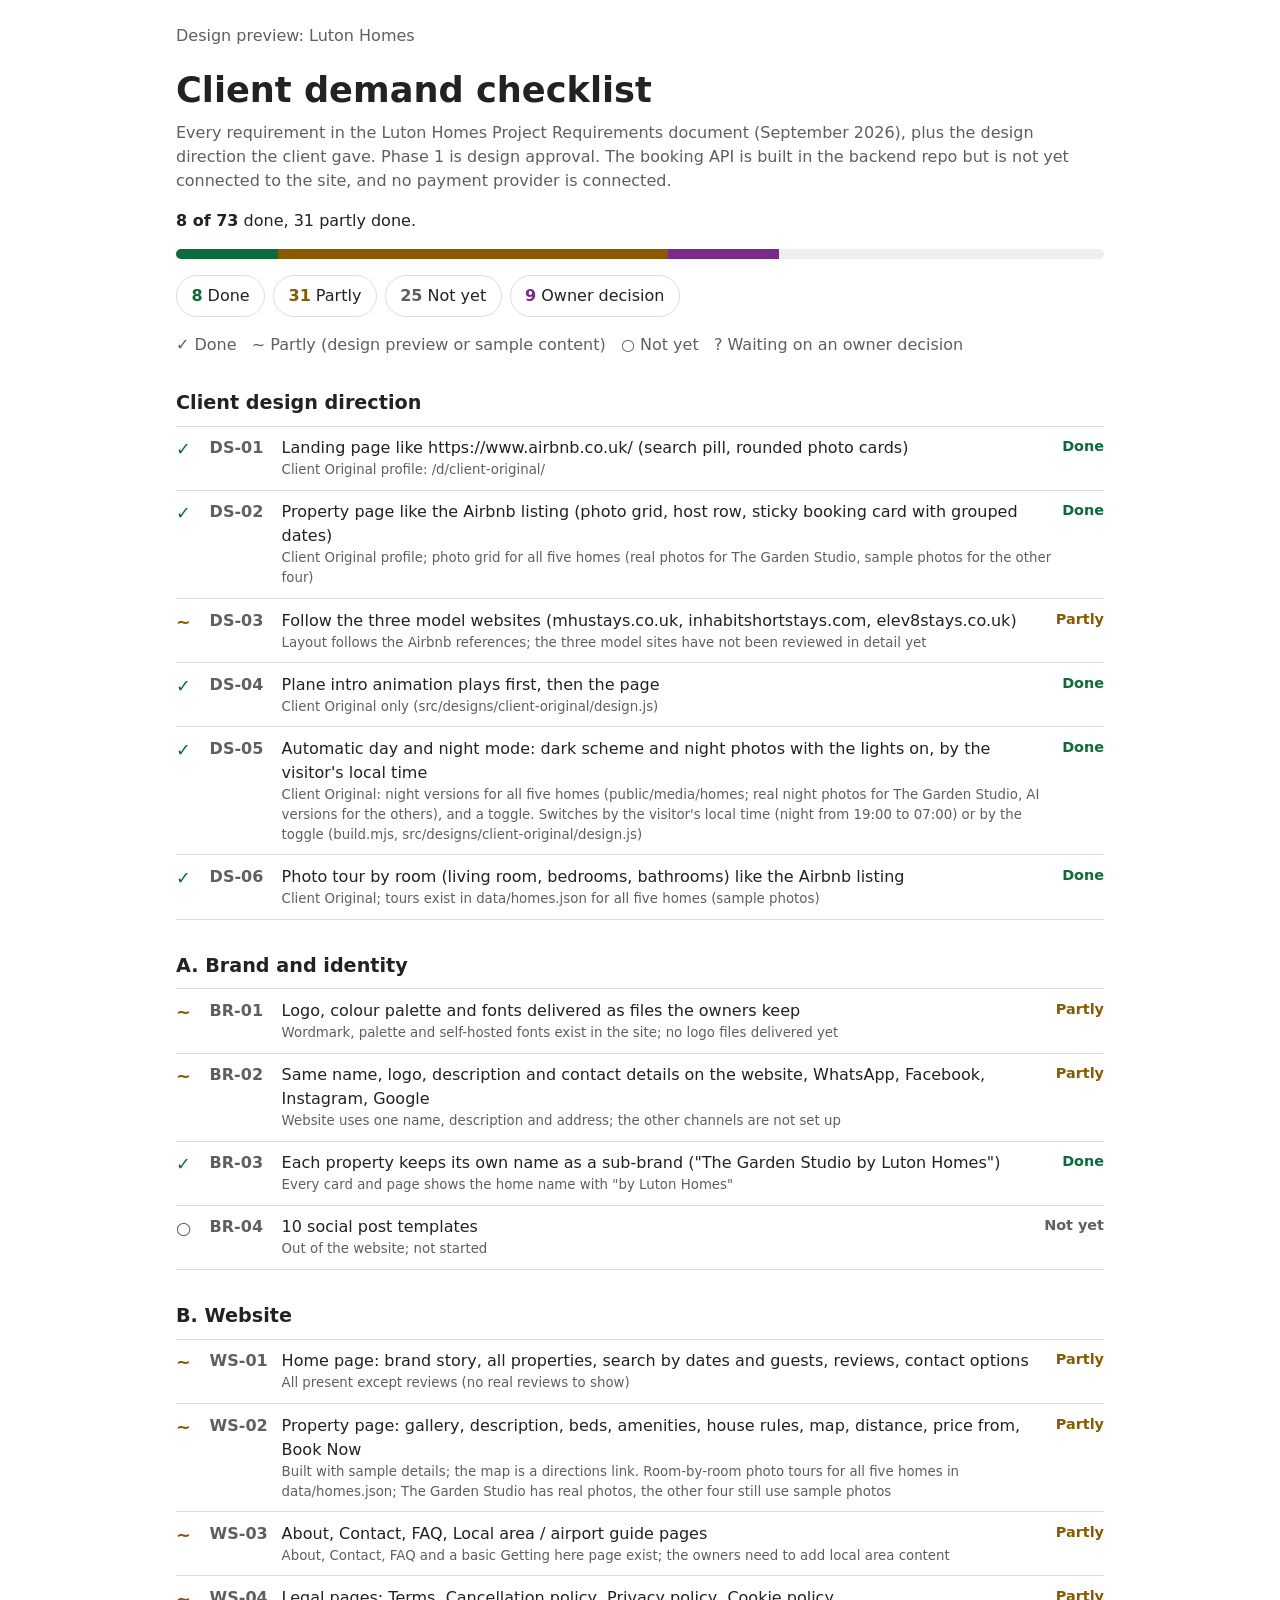
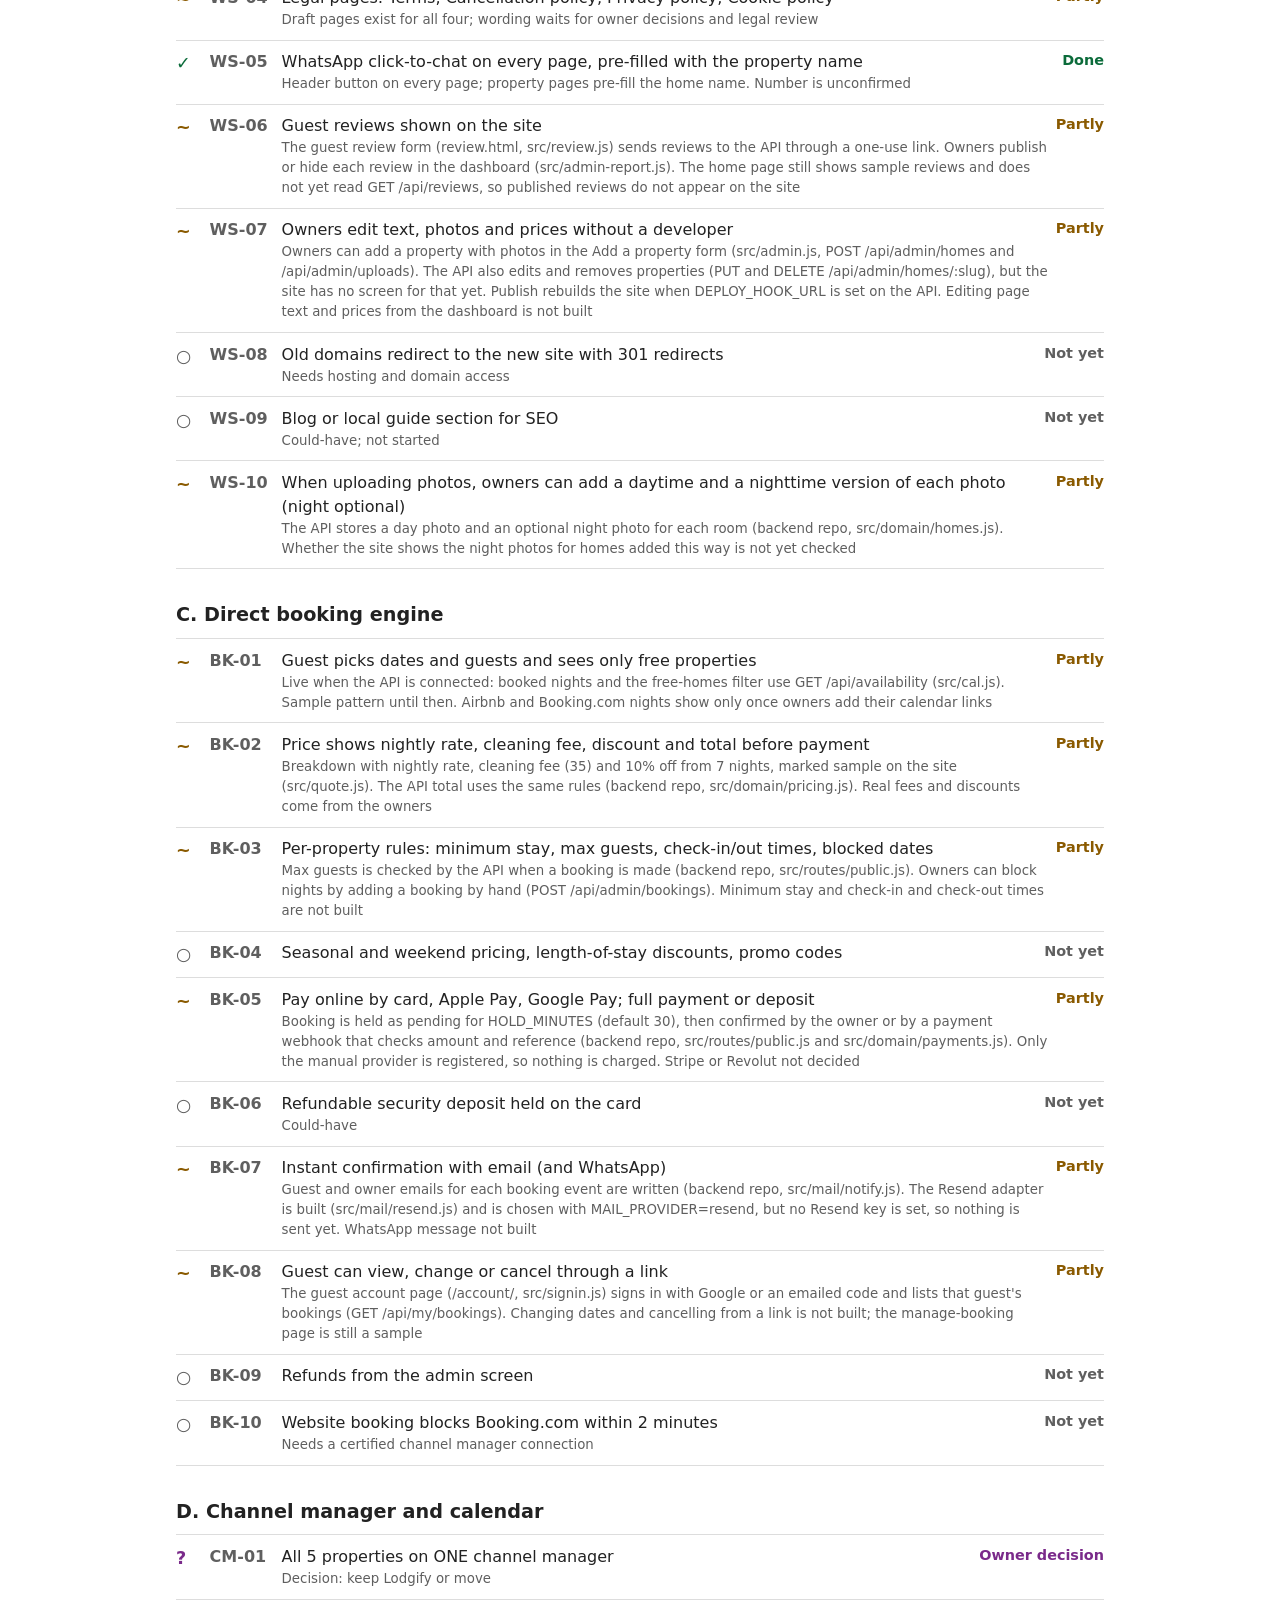
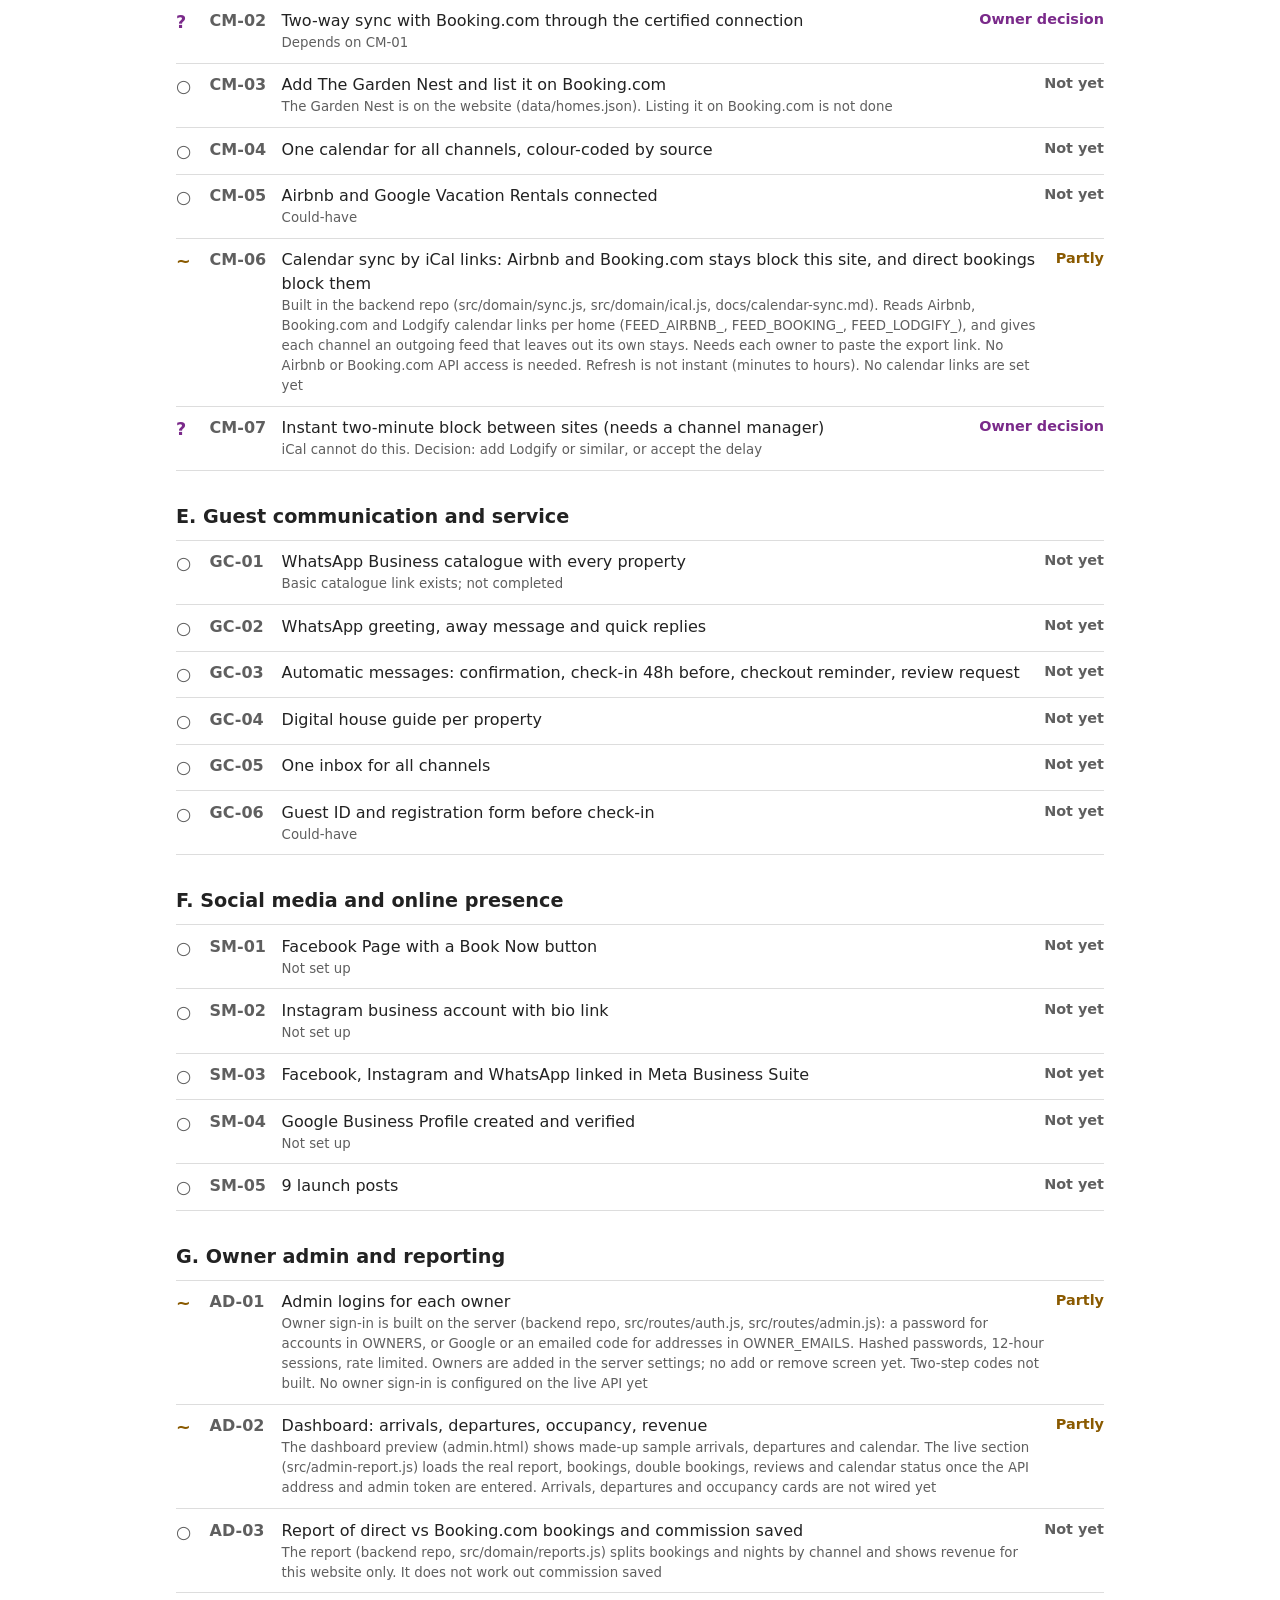
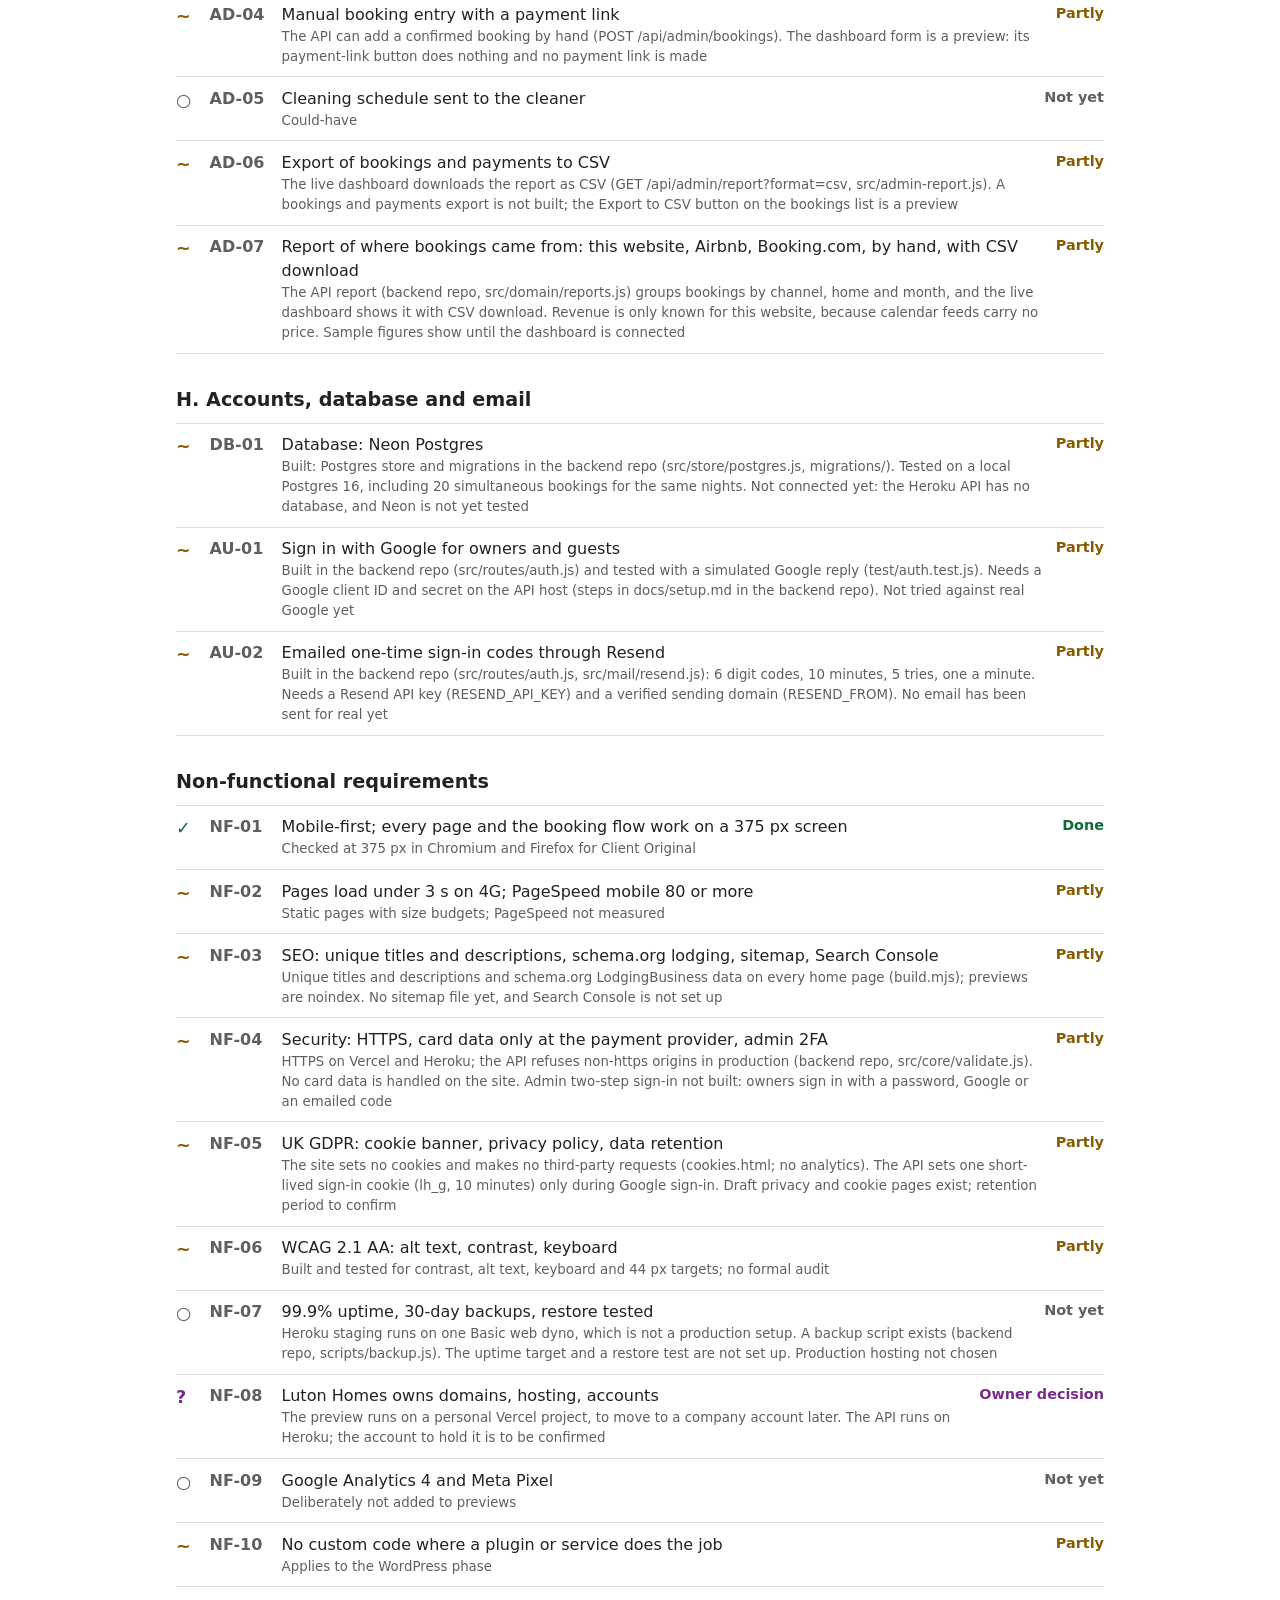
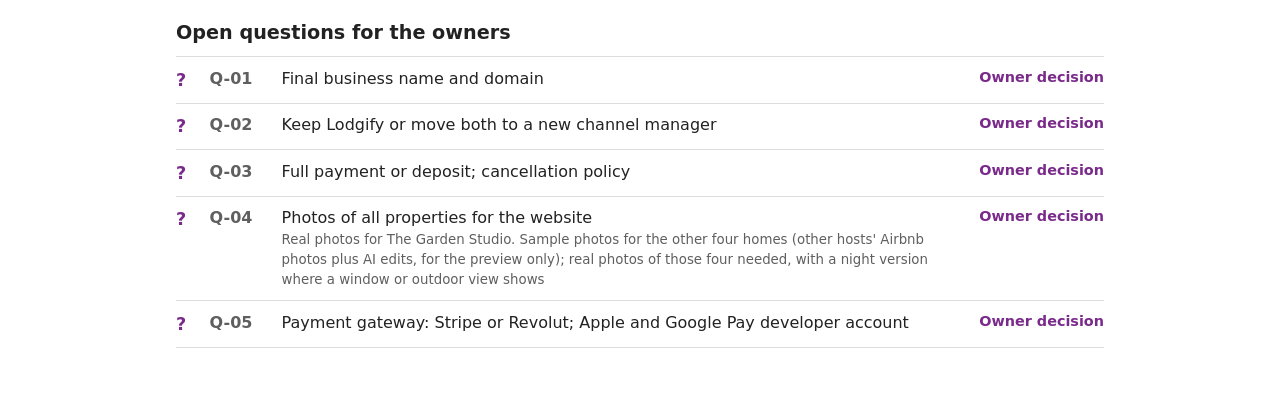
==== commit f272322c: "docs: photo notes match the real Garden Studio photos Co-Authored-By: Claude Opus 5.5 <noreply@anthr" ====
--- a/public/requirements/index.html
+++ b/public/requirements/index.html
@@ -25,5 +25,5 @@
 <div class="bar" role="img" aria-label="8 done, 31 partly, 25 not yet, 9 owner decisions, out of 73"><i style="width:11%;background:var(--ok)"></i><i style="width:42%;background:var(--part)"></i><i style="width:12%;background:var(--own)"></i></div>
 <ul class="summary"><li class="s-done"><b>8</b> Done</li><li class="s-partly"><b>31</b> Partly</li><li class="s-not"><b>25</b> Not yet</li><li class="s-owner"><b>9</b> Owner decision</li></ul>
 <p class="lead">✓ Done &nbsp; ~ Partly (design preview or sample content) &nbsp; ○ Not yet &nbsp; ? Waiting on an owner decision</p>
-<section><h2>Client design direction</h2><ul class="list"><li class="s-done"><span class="mark" aria-hidden="true">✓</span><span class="id">DS-01</span><span class="txt">Landing page like https://www.airbnb.co.uk/ (search pill, rounded photo cards)<small>Client Original profile: /d/client-original/</small></span><span class="state">Done</span></li><li class="s-done"><span class="mark" aria-hidden="true">✓</span><span class="id">DS-02</span><span class="txt">Property page like the Airbnb listing (photo grid, host row, sticky booking card with grouped dates)<small>Client Original profile; sample photos for EasyStay only</small></span><span class="state">Done</span></li><li class="s-partly"><span class="mark" aria-hidden="true">~</span><span class="id">DS-03</span><span class="txt">Follow the three model websites (mhustays.co.uk, inhabitshortstays.com, elev8stays.co.uk)<small>Layout follows the Airbnb references; the three model sites have not been reviewed in detail yet</small></span><span class="state">Partly</span></li><li class="s-done"><span class="mark" aria-hidden="true">✓</span><span class="id">DS-04</span><span class="txt">Plane intro animation plays first, then the page<small>Client Original only (src/designs/client-original/design.js)</small></span><span class="state">Done</span></li><li class="s-done"><span class="mark" aria-hidden="true">✓</span><span class="id">DS-05</span><span class="txt">Automatic day and night mode: dark scheme and night photos with the lights on, by the visitor&#x27;s local time<small>Client Original: AI night versions for four homes (public/media/homes), and a toggle. Switches by the visitor's local time (night from 19:00 to 07:00) or by the toggle (build.mjs, src/designs/client-original/design.js)</small></span><span class="state">Done</span></li><li class="s-done"><span class="mark" aria-hidden="true">✓</span><span class="id">DS-06</span><span class="txt">Photo tour by room (living room, bedrooms, bathrooms) like the Airbnb listing<small>Client Original; tours exist in data/homes.json for all five homes (sample photos)</small></span><span class="state">Done</span></li></ul></section><section><h2>A. Brand and identity</h2><ul class="list"><li class="s-partly"><span class="mark" aria-hidden="true">~</span><span class="id">BR-01</span><span class="txt">Logo, colour palette and fonts delivered as files the owners keep<small>Wordmark, palette and self-hosted fonts exist in the site; no logo files delivered yet</small></span><span class="state">Partly</span></li><li class="s-partly"><span class="mark" aria-hidden="true">~</span><span class="id">BR-02</span><span class="txt">Same name, logo, description and contact details on the website, WhatsApp, Facebook, Instagram, Google<small>Website uses one name, description and address; the other channels are not set up</small></span><span class="state">Partly</span></li><li class="s-done"><span class="mark" aria-hidden="true">✓</span><span class="id">BR-03</span><span class="txt">Each property keeps its own name as a sub-brand (&quot;The Garden Studio by Luton Homes&quot;)<small>Every card and page shows the home name with &quot;by Luton Homes&quot;</small></span><span class="state">Done</span></li><li class="s-not"><span class="mark" aria-hidden="true">○</span><span class="id">BR-04</span><span class="txt">10 social post templates<small>Out of the website; not started</small></span><span class="state">Not yet</span></li></ul></section><section><h2>B. Website</h2><ul class="list"><li class="s-partly"><span class="mark" aria-hidden="true">~</span><span class="id">WS-01</span><span class="txt">Home page: brand story, all properties, search by dates and guests, reviews, contact options<small>All present except reviews (no real reviews to show)</small></span><span class="state">Partly</span></li><li class="s-partly"><span class="mark" aria-hidden="true">~</span><span class="id">WS-02</span><span class="txt">Property page: gallery, description, beds, amenities, house rules, map, distance, price from, Book Now<small>Built with sample details; the map is a directions link. Room-by-room photo tours for all five homes in data/homes.json (sample photos); The Garden Studio still has placeholders</small></span><span class="state">Partly</span></li><li class="s-partly"><span class="mark" aria-hidden="true">~</span><span class="id">WS-03</span><span class="txt">About, Contact, FAQ, Local area / airport guide pages<small>About, Contact, FAQ and a basic Getting here page exist; the owners need to add local area content</small></span><span class="state">Partly</span></li><li class="s-partly"><span class="mark" aria-hidden="true">~</span><span class="id">WS-04</span><span class="txt">Legal pages: Terms, Cancellation policy, Privacy policy, Cookie policy<small>Draft pages exist for all four; wording waits for owner decisions and legal review</small></span><span class="state">Partly</span></li><li class="s-done"><span class="mark" aria-hidden="true">✓</span><span class="id">WS-05</span><span class="txt">WhatsApp click-to-chat on every page, pre-filled with the property name<small>Header button on every page; property pages pre-fill the home name. Number is unconfirmed</small></span><span class="state">Done</span></li><li class="s-partly"><span class="mark" aria-hidden="true">~</span><span class="id">WS-06</span><span class="txt">Guest reviews shown on the site<small>The guest review form (review.html, src/review.js) sends reviews to the API through a one-use link. Owners publish or hide each review in the dashboard (src/admin-report.js). The home page still shows sample reviews and does not yet read GET /api/reviews, so published reviews do not appear on the site</small></span><span class="state">Partly</span></li><li class="s-partly"><span class="mark" aria-hidden="true">~</span><span class="id">WS-07</span><span class="txt">Owners edit text, photos and prices without a developer<small>Owners can add a property with photos in the Add a property form (src/admin.js, POST /api/admin/homes and /api/admin/uploads). The API also edits and removes properties (PUT and DELETE /api/admin/homes/:slug), but the site has no screen for that yet. Publish rebuilds the site when DEPLOY_HOOK_URL is set on the API. Editing page text and prices from the dashboard is not built</small></span><span class="state">Partly</span></li><li class="s-not"><span class="mark" aria-hidden="true">○</span><span class="id">WS-08</span><span class="txt">Old domains redirect to the new site with 301 redirects<small>Needs hosting and domain access</small></span><span class="state">Not yet</span></li><li class="s-not"><span class="mark" aria-hidden="true">○</span><span class="id">WS-09</span><span class="txt">Blog or local guide section for SEO<small>Could-have; not started</small></span><span class="state">Not yet</span></li><li class="s-partly"><span class="mark" aria-hidden="true">~</span><span class="id">WS-10</span><span class="txt">When uploading photos, owners can add a daytime and a nighttime version of each photo (night optional)<small>The API stores a day photo and an optional night photo for each room (backend repo, src/domain/homes.js). Whether the site shows the night photos for homes added this way is not yet checked</small></span><span class="state">Partly</span></li></ul></section><section><h2>C. Direct booking engine</h2><ul class="list"><li class="s-partly"><span class="mark" aria-hidden="true">~</span><span class="id">BK-01</span><span class="txt">Guest picks dates and guests and sees only free properties<small>Live when the API is connected: booked nights and the free-homes filter use GET /api/availability (src/cal.js). Sample pattern until then. Airbnb and Booking.com nights show only once owners add their calendar links</small></span><span class="state">Partly</span></li><li class="s-partly"><span class="mark" aria-hidden="true">~</span><span class="id">BK-02</span><span class="txt">Price shows nightly rate, cleaning fee, discount and total before payment<small>Breakdown with nightly rate, cleaning fee (35) and 10% off from 7 nights, marked sample on the site (src/quote.js). The API total uses the same rules (backend repo, src/domain/pricing.js). Real fees and discounts come from the owners</small></span><span class="state">Partly</span></li><li class="s-partly"><span class="mark" aria-hidden="true">~</span><span class="id">BK-03</span><span class="txt">Per-property rules: minimum stay, max guests, check-in/out times, blocked dates<small>Max guests is checked by the API when a booking is made (backend repo, src/routes/public.js). Owners can block nights by adding a booking by hand (POST /api/admin/bookings). Minimum stay and check-in and check-out times are not built</small></span><span class="state">Partly</span></li><li class="s-not"><span class="mark" aria-hidden="true">○</span><span class="id">BK-04</span><span class="txt">Seasonal and weekend pricing, length-of-stay discounts, promo codes</span><span class="state">Not yet</span></li><li class="s-partly"><span class="mark" aria-hidden="true">~</span><span class="id">BK-05</span><span class="txt">Pay online by card, Apple Pay, Google Pay; full payment or deposit<small>Booking is held as pending for HOLD_MINUTES (default 30), then confirmed by the owner or by a payment webhook that checks amount and reference (backend repo, src/routes/public.js and src/domain/payments.js). Only the manual provider is registered, so nothing is charged. Stripe or Revolut not decided</small></span><span class="state">Partly</span></li><li class="s-not"><span class="mark" aria-hidden="true">○</span><span class="id">BK-06</span><span class="txt">Refundable security deposit held on the card<small>Could-have</small></span><span class="state">Not yet</span></li><li class="s-partly"><span class="mark" aria-hidden="true">~</span><span class="id">BK-07</span><span class="txt">Instant confirmation with email (and WhatsApp)<small>Guest and owner emails for each booking event are written (backend repo, src/mail/notify.js). The Resend adapter is built (src/mail/resend.js) and is chosen with MAIL_PROVIDER=resend, but no Resend key is set, so nothing is sent yet. WhatsApp message not built</small></span><span class="state">Partly</span></li><li class="s-partly"><span class="mark" aria-hidden="true">~</span><span class="id">BK-08</span><span class="txt">Guest can view, change or cancel through a link<small>The guest account page (/account/, src/signin.js) signs in with Google or an emailed code and lists that guest's bookings (GET /api/my/bookings). Changing dates and cancelling from a link is not built; the manage-booking page is still a sample</small></span><span class="state">Partly</span></li><li class="s-not"><span class="mark" aria-hidden="true">○</span><span class="id">BK-09</span><span class="txt">Refunds from the admin screen</span><span class="state">Not yet</span></li><li class="s-not"><span class="mark" aria-hidden="true">○</span><span class="id">BK-10</span><span class="txt">Website booking blocks Booking.com within 2 minutes<small>Needs a certified channel manager connection</small></span><span class="state">Not yet</span></li></ul></section><section><h2>D. Channel manager and calendar</h2><ul class="list"><li class="s-owner"><span class="mark" aria-hidden="true">?</span><span class="id">CM-01</span><span class="txt">All 5 properties on ONE channel manager<small>Decision: keep Lodgify or move</small></span><span class="state">Owner decision</span></li><li class="s-owner"><span class="mark" aria-hidden="true">?</span><span class="id">CM-02</span><span class="txt">Two-way sync with Booking.com through the certified connection<small>Depends on CM-01</small></span><span class="state">Owner decision</span></li><li class="s-not"><span class="mark" aria-hidden="true">○</span><span class="id">CM-03</span><span class="txt">Add The Garden Nest and list it on Booking.com<small>The Garden Nest is on the website (data/homes.json). Listing it on Booking.com is not done</small></span><span class="state">Not yet</span></li><li class="s-not"><span class="mark" aria-hidden="true">○</span><span class="id">CM-04</span><span class="txt">One calendar for all channels, colour-coded by source</span><span class="state">Not yet</span></li><li class="s-not"><span class="mark" aria-hidden="true">○</span><span class="id">CM-05</span><span class="txt">Airbnb and Google Vacation Rentals connected<small>Could-have</small></span><span class="state">Not yet</span></li><li class="s-partly"><span class="mark" aria-hidden="true">~</span><span class="id">CM-06</span><span class="txt">Calendar sync by iCal links: Airbnb and Booking.com stays block this site, and direct bookings block them<small>Built in the backend repo (src/domain/sync.js, src/domain/ical.js, docs/calendar-sync.md). Reads Airbnb, Booking.com and Lodgify calendar links per home (FEED_AIRBNB_, FEED_BOOKING_, FEED_LODGIFY_), and gives each channel an outgoing feed that leaves out its own stays. Needs each owner to paste the export link. No Airbnb or Booking.com API access is needed. Refresh is not instant (minutes to hours). No calendar links are set yet</small></span><span class="state">Partly</span></li><li class="s-owner"><span class="mark" aria-hidden="true">?</span><span class="id">CM-07</span><span class="txt">Instant two-minute block between sites (needs a channel manager)<small>iCal cannot do this. Decision: add Lodgify or similar, or accept the delay</small></span><span class="state">Owner decision</span></li></ul></section><section><h2>E. Guest communication and service</h2><ul class="list"><li class="s-not"><span class="mark" aria-hidden="true">○</span><span class="id">GC-01</span><span class="txt">WhatsApp Business catalogue with every property<small>Basic catalogue link exists; not completed</small></span><span class="state">Not yet</span></li><li class="s-not"><span class="mark" aria-hidden="true">○</span><span class="id">GC-02</span><span class="txt">WhatsApp greeting, away message and quick replies</span><span class="state">Not yet</span></li><li class="s-not"><span class="mark" aria-hidden="true">○</span><span class="id">GC-03</span><span class="txt">Automatic messages: confirmation, check-in 48h before, checkout reminder, review request</span><span class="state">Not yet</span></li><li class="s-not"><span class="mark" aria-hidden="true">○</span><span class="id">GC-04</span><span class="txt">Digital house guide per property</span><span class="state">Not yet</span></li><li class="s-not"><span class="mark" aria-hidden="true">○</span><span class="id">GC-05</span><span class="txt">One inbox for all channels</span><span class="state">Not yet</span></li><li class="s-not"><span class="mark" aria-hidden="true">○</span><span class="id">GC-06</span><span class="txt">Guest ID and registration form before check-in<small>Could-have</small></span><span class="state">Not yet</span></li></ul></section><section><h2>F. Social media and online presence</h2><ul class="list"><li class="s-not"><span class="mark" aria-hidden="true">○</span><span class="id">SM-01</span><span class="txt">Facebook Page with a Book Now button<small>Not set up</small></span><span class="state">Not yet</span></li><li class="s-not"><span class="mark" aria-hidden="true">○</span><span class="id">SM-02</span><span class="txt">Instagram business account with bio link<small>Not set up</small></span><span class="state">Not yet</span></li><li class="s-not"><span class="mark" aria-hidden="true">○</span><span class="id">SM-03</span><span class="txt">Facebook, Instagram and WhatsApp linked in Meta Business Suite</span><span class="state">Not yet</span></li><li class="s-not"><span class="mark" aria-hidden="true">○</span><span class="id">SM-04</span><span class="txt">Google Business Profile created and verified<small>Not set up</small></span><span class="state">Not yet</span></li><li class="s-not"><span class="mark" aria-hidden="true">○</span><span class="id">SM-05</span><span class="txt">9 launch posts</span><span class="state">Not yet</span></li></ul></section><section><h2>G. Owner admin and reporting</h2><ul class="list"><li class="s-partly"><span class="mark" aria-hidden="true">~</span><span class="id">AD-01</span><span class="txt">Admin logins for each owner<small>Owner sign-in is built on the server (backend repo, src/routes/auth.js, src/routes/admin.js): a password for accounts in OWNERS, or Google or an emailed code for addresses in OWNER_EMAILS. Hashed passwords, 12-hour sessions, rate limited. Owners are added in the server settings; no add or remove screen yet. Two-step codes not built. No owner sign-in is configured on the live API yet</small></span><span class="state">Partly</span></li><li class="s-partly"><span class="mark" aria-hidden="true">~</span><span class="id">AD-02</span><span class="txt">Dashboard: arrivals, departures, occupancy, revenue<small>The dashboard preview (admin.html) shows made-up sample arrivals, departures and calendar. The live section (src/admin-report.js) loads the real report, bookings, double bookings, reviews and calendar status once the API address and admin token are entered. Arrivals, departures and occupancy cards are not wired yet</small></span><span class="state">Partly</span></li><li class="s-not"><span class="mark" aria-hidden="true">○</span><span class="id">AD-03</span><span class="txt">Report of direct vs Booking.com bookings and commission saved<small>The report (backend repo, src/domain/reports.js) splits bookings and nights by channel and shows revenue for this website only. It does not work out commission saved</small></span><span class="state">Not yet</span></li><li class="s-partly"><span class="mark" aria-hidden="true">~</span><span class="id">AD-04</span><span class="txt">Manual booking entry with a payment link<small>The API can add a confirmed booking by hand (POST /api/admin/bookings). The dashboard form is a preview: its payment-link button does nothing and no payment link is made</small></span><span class="state">Partly</span></li><li class="s-not"><span class="mark" aria-hidden="true">○</span><span class="id">AD-05</span><span class="txt">Cleaning schedule sent to the cleaner<small>Could-have</small></span><span class="state">Not yet</span></li><li class="s-partly"><span class="mark" aria-hidden="true">~</span><span class="id">AD-06</span><span class="txt">Export of bookings and payments to CSV<small>The live dashboard downloads the report as CSV (GET /api/admin/report?format=csv, src/admin-report.js). A bookings and payments export is not built; the Export to CSV button on the bookings list is a preview</small></span><span class="state">Partly</span></li><li class="s-partly"><span class="mark" aria-hidden="true">~</span><span class="id">AD-07</span><span class="txt">Report of where bookings came from: this website, Airbnb, Booking.com, by hand, with CSV download<small>The API report (backend repo, src/domain/reports.js) groups bookings by channel, home and month, and the live dashboard shows it with CSV download. Revenue is only known for this website, because calendar feeds carry no price. Sample figures show until the dashboard is connected</small></span><span class="state">Partly</span></li></ul></section><section><h2>H. Accounts, database and email</h2><ul class="list"><li class="s-partly"><span class="mark" aria-hidden="true">~</span><span class="id">DB-01</span><span class="txt">Database: Neon Postgres<small>Built: Postgres store and migrations in the backend repo (src/store/postgres.js, migrations/). Tested on a local Postgres 16, including 20 simultaneous bookings for the same nights. Not connected yet: the Heroku API has no database, and Neon is not yet tested</small></span><span class="state">Partly</span></li><li class="s-partly"><span class="mark" aria-hidden="true">~</span><span class="id">AU-01</span><span class="txt">Sign in with Google for owners and guests<small>Built in the backend repo (src/routes/auth.js) and tested with a simulated Google reply (test/auth.test.js). Needs a Google client ID and secret on the API host (steps in docs/setup.md in the backend repo). Not tried against real Google yet</small></span><span class="state">Partly</span></li><li class="s-partly"><span class="mark" aria-hidden="true">~</span><span class="id">AU-02</span><span class="txt">Emailed one-time sign-in codes through Resend<small>Built in the backend repo (src/routes/auth.js, src/mail/resend.js): 6 digit codes, 10 minutes, 5 tries, one a minute. Needs a Resend API key (RESEND_API_KEY) and a verified sending domain (RESEND_FROM). No email has been sent for real yet</small></span><span class="state">Partly</span></li></ul></section><section><h2>Non-functional requirements</h2><ul class="list"><li class="s-done"><span class="mark" aria-hidden="true">✓</span><span class="id">NF-01</span><span class="txt">Mobile-first; every page and the booking flow work on a 375 px screen<small>Checked at 375 px in Chromium and Firefox for Client Original</small></span><span class="state">Done</span></li><li class="s-partly"><span class="mark" aria-hidden="true">~</span><span class="id">NF-02</span><span class="txt">Pages load under 3 s on 4G; PageSpeed mobile 80 or more<small>Static pages with size budgets; PageSpeed not measured</small></span><span class="state">Partly</span></li><li class="s-partly"><span class="mark" aria-hidden="true">~</span><span class="id">NF-03</span><span class="txt">SEO: unique titles and descriptions, schema.org lodging, sitemap, Search Console<small>Unique titles and descriptions and schema.org LodgingBusiness data on every home page (build.mjs); previews are noindex. No sitemap file yet, and Search Console is not set up</small></span><span class="state">Partly</span></li><li class="s-partly"><span class="mark" aria-hidden="true">~</span><span class="id">NF-04</span><span class="txt">Security: HTTPS, card data only at the payment provider, admin 2FA<small>HTTPS on Vercel and Heroku; the API refuses non-https origins in production (backend repo, src/core/validate.js). No card data is handled on the site. Admin two-step sign-in not built: owners sign in with a password, Google or an emailed code</small></span><span class="state">Partly</span></li><li class="s-partly"><span class="mark" aria-hidden="true">~</span><span class="id">NF-05</span><span class="txt">UK GDPR: cookie banner, privacy policy, data retention<small>The site sets no cookies and makes no third-party requests (cookies.html; no analytics). The API sets one short-lived sign-in cookie (lh_g, 10 minutes) only during Google sign-in. Draft privacy and cookie pages exist; retention period to confirm</small></span><span class="state">Partly</span></li><li class="s-partly"><span class="mark" aria-hidden="true">~</span><span class="id">NF-06</span><span class="txt">WCAG 2.1 AA: alt text, contrast, keyboard<small>Built and tested for contrast, alt text, keyboard and 44 px targets; no formal audit</small></span><span class="state">Partly</span></li><li class="s-not"><span class="mark" aria-hidden="true">○</span><span class="id">NF-07</span><span class="txt">99.9% uptime, 30-day backups, restore tested<small>Heroku staging runs on one Basic web dyno, which is not a production setup. A backup script exists (backend repo, scripts/backup.js). The uptime target and a restore test are not set up. Production hosting not chosen</small></span><span class="state">Not yet</span></li><li class="s-owner"><span class="mark" aria-hidden="true">?</span><span class="id">NF-08</span><span class="txt">Luton Homes owns domains, hosting, accounts<small>The preview runs on a personal Vercel project, to move to a company account later. The API runs on Heroku; the account to hold it is to be confirmed</small></span><span class="state">Owner decision</span></li><li class="s-not"><span class="mark" aria-hidden="true">○</span><span class="id">NF-09</span><span class="txt">Google Analytics 4 and Meta Pixel<small>Deliberately not added to previews</small></span><span class="state">Not yet</span></li><li class="s-partly"><span class="mark" aria-hidden="true">~</span><span class="id">NF-10</span><span class="txt">No custom code where a plugin or service does the job<small>Applies to the WordPress phase</small></span><span class="state">Partly</span></li></ul></section><section><h2>Open questions for the owners</h2><ul class="list"><li class="s-owner"><span class="mark" aria-hidden="true">?</span><span class="id">Q-01</span><span class="txt">Final business name and domain</span><span class="state">Owner decision</span></li><li class="s-owner"><span class="mark" aria-hidden="true">?</span><span class="id">Q-02</span><span class="txt">Keep Lodgify or move both to a new channel manager</span><span class="state">Owner decision</span></li><li class="s-owner"><span class="mark" aria-hidden="true">?</span><span class="id">Q-03</span><span class="txt">Full payment or deposit; cancellation policy</span><span class="state">Owner decision</span></li><li class="s-owner"><span class="mark" aria-hidden="true">?</span><span class="id">Q-04</span><span class="txt">Photos of all properties for the website<small>Sample photos for four homes (other hosts' Airbnb photos plus AI edits, for the preview only); real photos of all five needed, with a night version where a window or outdoor view shows</small></span><span class="state">Owner decision</span></li><li class="s-owner"><span class="mark" aria-hidden="true">?</span><span class="id">Q-05</span><span class="txt">Payment gateway: Stripe or Revolut; Apple and Google Pay developer account</span><span class="state">Owner decision</span></li></ul></section>
+<section><h2>Client design direction</h2><ul class="list"><li class="s-done"><span class="mark" aria-hidden="true">✓</span><span class="id">DS-01</span><span class="txt">Landing page like https://www.airbnb.co.uk/ (search pill, rounded photo cards)<small>Client Original profile: /d/client-original/</small></span><span class="state">Done</span></li><li class="s-done"><span class="mark" aria-hidden="true">✓</span><span class="id">DS-02</span><span class="txt">Property page like the Airbnb listing (photo grid, host row, sticky booking card with grouped dates)<small>Client Original profile; photo grid for all five homes (real photos for The Garden Studio, sample photos for the other four)</small></span><span class="state">Done</span></li><li class="s-partly"><span class="mark" aria-hidden="true">~</span><span class="id">DS-03</span><span class="txt">Follow the three model websites (mhustays.co.uk, inhabitshortstays.com, elev8stays.co.uk)<small>Layout follows the Airbnb references; the three model sites have not been reviewed in detail yet</small></span><span class="state">Partly</span></li><li class="s-done"><span class="mark" aria-hidden="true">✓</span><span class="id">DS-04</span><span class="txt">Plane intro animation plays first, then the page<small>Client Original only (src/designs/client-original/design.js)</small></span><span class="state">Done</span></li><li class="s-done"><span class="mark" aria-hidden="true">✓</span><span class="id">DS-05</span><span class="txt">Automatic day and night mode: dark scheme and night photos with the lights on, by the visitor&#x27;s local time<small>Client Original: night versions for all five homes (public/media/homes; real night photos for The Garden Studio, AI versions for the others), and a toggle. Switches by the visitor's local time (night from 19:00 to 07:00) or by the toggle (build.mjs, src/designs/client-original/design.js)</small></span><span class="state">Done</span></li><li class="s-done"><span class="mark" aria-hidden="true">✓</span><span class="id">DS-06</span><span class="txt">Photo tour by room (living room, bedrooms, bathrooms) like the Airbnb listing<small>Client Original; tours exist in data/homes.json for all five homes (sample photos)</small></span><span class="state">Done</span></li></ul></section><section><h2>A. Brand and identity</h2><ul class="list"><li class="s-partly"><span class="mark" aria-hidden="true">~</span><span class="id">BR-01</span><span class="txt">Logo, colour palette and fonts delivered as files the owners keep<small>Wordmark, palette and self-hosted fonts exist in the site; no logo files delivered yet</small></span><span class="state">Partly</span></li><li class="s-partly"><span class="mark" aria-hidden="true">~</span><span class="id">BR-02</span><span class="txt">Same name, logo, description and contact details on the website, WhatsApp, Facebook, Instagram, Google<small>Website uses one name, description and address; the other channels are not set up</small></span><span class="state">Partly</span></li><li class="s-done"><span class="mark" aria-hidden="true">✓</span><span class="id">BR-03</span><span class="txt">Each property keeps its own name as a sub-brand (&quot;The Garden Studio by Luton Homes&quot;)<small>Every card and page shows the home name with &quot;by Luton Homes&quot;</small></span><span class="state">Done</span></li><li class="s-not"><span class="mark" aria-hidden="true">○</span><span class="id">BR-04</span><span class="txt">10 social post templates<small>Out of the website; not started</small></span><span class="state">Not yet</span></li></ul></section><section><h2>B. Website</h2><ul class="list"><li class="s-partly"><span class="mark" aria-hidden="true">~</span><span class="id">WS-01</span><span class="txt">Home page: brand story, all properties, search by dates and guests, reviews, contact options<small>All present except reviews (no real reviews to show)</small></span><span class="state">Partly</span></li><li class="s-partly"><span class="mark" aria-hidden="true">~</span><span class="id">WS-02</span><span class="txt">Property page: gallery, description, beds, amenities, house rules, map, distance, price from, Book Now<small>Built with sample details; the map is a directions link. Room-by-room photo tours for all five homes in data/homes.json; The Garden Studio has real photos, the other four still use sample photos</small></span><span class="state">Partly</span></li><li class="s-partly"><span class="mark" aria-hidden="true">~</span><span class="id">WS-03</span><span class="txt">About, Contact, FAQ, Local area / airport guide pages<small>About, Contact, FAQ and a basic Getting here page exist; the owners need to add local area content</small></span><span class="state">Partly</span></li><li class="s-partly"><span class="mark" aria-hidden="true">~</span><span class="id">WS-04</span><span class="txt">Legal pages: Terms, Cancellation policy, Privacy policy, Cookie policy<small>Draft pages exist for all four; wording waits for owner decisions and legal review</small></span><span class="state">Partly</span></li><li class="s-done"><span class="mark" aria-hidden="true">✓</span><span class="id">WS-05</span><span class="txt">WhatsApp click-to-chat on every page, pre-filled with the property name<small>Header button on every page; property pages pre-fill the home name. Number is unconfirmed</small></span><span class="state">Done</span></li><li class="s-partly"><span class="mark" aria-hidden="true">~</span><span class="id">WS-06</span><span class="txt">Guest reviews shown on the site<small>The guest review form (review.html, src/review.js) sends reviews to the API through a one-use link. Owners publish or hide each review in the dashboard (src/admin-report.js). The home page still shows sample reviews and does not yet read GET /api/reviews, so published reviews do not appear on the site</small></span><span class="state">Partly</span></li><li class="s-partly"><span class="mark" aria-hidden="true">~</span><span class="id">WS-07</span><span class="txt">Owners edit text, photos and prices without a developer<small>Owners can add a property with photos in the Add a property form (src/admin.js, POST /api/admin/homes and /api/admin/uploads). The API also edits and removes properties (PUT and DELETE /api/admin/homes/:slug), but the site has no screen for that yet. Publish rebuilds the site when DEPLOY_HOOK_URL is set on the API. Editing page text and prices from the dashboard is not built</small></span><span class="state">Partly</span></li><li class="s-not"><span class="mark" aria-hidden="true">○</span><span class="id">WS-08</span><span class="txt">Old domains redirect to the new site with 301 redirects<small>Needs hosting and domain access</small></span><span class="state">Not yet</span></li><li class="s-not"><span class="mark" aria-hidden="true">○</span><span class="id">WS-09</span><span class="txt">Blog or local guide section for SEO<small>Could-have; not started</small></span><span class="state">Not yet</span></li><li class="s-partly"><span class="mark" aria-hidden="true">~</span><span class="id">WS-10</span><span class="txt">When uploading photos, owners can add a daytime and a nighttime version of each photo (night optional)<small>The API stores a day photo and an optional night photo for each room (backend repo, src/domain/homes.js). Whether the site shows the night photos for homes added this way is not yet checked</small></span><span class="state">Partly</span></li></ul></section><section><h2>C. Direct booking engine</h2><ul class="list"><li class="s-partly"><span class="mark" aria-hidden="true">~</span><span class="id">BK-01</span><span class="txt">Guest picks dates and guests and sees only free properties<small>Live when the API is connected: booked nights and the free-homes filter use GET /api/availability (src/cal.js). Sample pattern until then. Airbnb and Booking.com nights show only once owners add their calendar links</small></span><span class="state">Partly</span></li><li class="s-partly"><span class="mark" aria-hidden="true">~</span><span class="id">BK-02</span><span class="txt">Price shows nightly rate, cleaning fee, discount and total before payment<small>Breakdown with nightly rate, cleaning fee (35) and 10% off from 7 nights, marked sample on the site (src/quote.js). The API total uses the same rules (backend repo, src/domain/pricing.js). Real fees and discounts come from the owners</small></span><span class="state">Partly</span></li><li class="s-partly"><span class="mark" aria-hidden="true">~</span><span class="id">BK-03</span><span class="txt">Per-property rules: minimum stay, max guests, check-in/out times, blocked dates<small>Max guests is checked by the API when a booking is made (backend repo, src/routes/public.js). Owners can block nights by adding a booking by hand (POST /api/admin/bookings). Minimum stay and check-in and check-out times are not built</small></span><span class="state">Partly</span></li><li class="s-not"><span class="mark" aria-hidden="true">○</span><span class="id">BK-04</span><span class="txt">Seasonal and weekend pricing, length-of-stay discounts, promo codes</span><span class="state">Not yet</span></li><li class="s-partly"><span class="mark" aria-hidden="true">~</span><span class="id">BK-05</span><span class="txt">Pay online by card, Apple Pay, Google Pay; full payment or deposit<small>Booking is held as pending for HOLD_MINUTES (default 30), then confirmed by the owner or by a payment webhook that checks amount and reference (backend repo, src/routes/public.js and src/domain/payments.js). Only the manual provider is registered, so nothing is charged. Stripe or Revolut not decided</small></span><span class="state">Partly</span></li><li class="s-not"><span class="mark" aria-hidden="true">○</span><span class="id">BK-06</span><span class="txt">Refundable security deposit held on the card<small>Could-have</small></span><span class="state">Not yet</span></li><li class="s-partly"><span class="mark" aria-hidden="true">~</span><span class="id">BK-07</span><span class="txt">Instant confirmation with email (and WhatsApp)<small>Guest and owner emails for each booking event are written (backend repo, src/mail/notify.js). The Resend adapter is built (src/mail/resend.js) and is chosen with MAIL_PROVIDER=resend, but no Resend key is set, so nothing is sent yet. WhatsApp message not built</small></span><span class="state">Partly</span></li><li class="s-partly"><span class="mark" aria-hidden="true">~</span><span class="id">BK-08</span><span class="txt">Guest can view, change or cancel through a link<small>The guest account page (/account/, src/signin.js) signs in with Google or an emailed code and lists that guest's bookings (GET /api/my/bookings). Changing dates and cancelling from a link is not built; the manage-booking page is still a sample</small></span><span class="state">Partly</span></li><li class="s-not"><span class="mark" aria-hidden="true">○</span><span class="id">BK-09</span><span class="txt">Refunds from the admin screen</span><span class="state">Not yet</span></li><li class="s-not"><span class="mark" aria-hidden="true">○</span><span class="id">BK-10</span><span class="txt">Website booking blocks Booking.com within 2 minutes<small>Needs a certified channel manager connection</small></span><span class="state">Not yet</span></li></ul></section><section><h2>D. Channel manager and calendar</h2><ul class="list"><li class="s-owner"><span class="mark" aria-hidden="true">?</span><span class="id">CM-01</span><span class="txt">All 5 properties on ONE channel manager<small>Decision: keep Lodgify or move</small></span><span class="state">Owner decision</span></li><li class="s-owner"><span class="mark" aria-hidden="true">?</span><span class="id">CM-02</span><span class="txt">Two-way sync with Booking.com through the certified connection<small>Depends on CM-01</small></span><span class="state">Owner decision</span></li><li class="s-not"><span class="mark" aria-hidden="true">○</span><span class="id">CM-03</span><span class="txt">Add The Garden Nest and list it on Booking.com<small>The Garden Nest is on the website (data/homes.json). Listing it on Booking.com is not done</small></span><span class="state">Not yet</span></li><li class="s-not"><span class="mark" aria-hidden="true">○</span><span class="id">CM-04</span><span class="txt">One calendar for all channels, colour-coded by source</span><span class="state">Not yet</span></li><li class="s-not"><span class="mark" aria-hidden="true">○</span><span class="id">CM-05</span><span class="txt">Airbnb and Google Vacation Rentals connected<small>Could-have</small></span><span class="state">Not yet</span></li><li class="s-partly"><span class="mark" aria-hidden="true">~</span><span class="id">CM-06</span><span class="txt">Calendar sync by iCal links: Airbnb and Booking.com stays block this site, and direct bookings block them<small>Built in the backend repo (src/domain/sync.js, src/domain/ical.js, docs/calendar-sync.md). Reads Airbnb, Booking.com and Lodgify calendar links per home (FEED_AIRBNB_, FEED_BOOKING_, FEED_LODGIFY_), and gives each channel an outgoing feed that leaves out its own stays. Needs each owner to paste the export link. No Airbnb or Booking.com API access is needed. Refresh is not instant (minutes to hours). No calendar links are set yet</small></span><span class="state">Partly</span></li><li class="s-owner"><span class="mark" aria-hidden="true">?</span><span class="id">CM-07</span><span class="txt">Instant two-minute block between sites (needs a channel manager)<small>iCal cannot do this. Decision: add Lodgify or similar, or accept the delay</small></span><span class="state">Owner decision</span></li></ul></section><section><h2>E. Guest communication and service</h2><ul class="list"><li class="s-not"><span class="mark" aria-hidden="true">○</span><span class="id">GC-01</span><span class="txt">WhatsApp Business catalogue with every property<small>Basic catalogue link exists; not completed</small></span><span class="state">Not yet</span></li><li class="s-not"><span class="mark" aria-hidden="true">○</span><span class="id">GC-02</span><span class="txt">WhatsApp greeting, away message and quick replies</span><span class="state">Not yet</span></li><li class="s-not"><span class="mark" aria-hidden="true">○</span><span class="id">GC-03</span><span class="txt">Automatic messages: confirmation, check-in 48h before, checkout reminder, review request</span><span class="state">Not yet</span></li><li class="s-not"><span class="mark" aria-hidden="true">○</span><span class="id">GC-04</span><span class="txt">Digital house guide per property</span><span class="state">Not yet</span></li><li class="s-not"><span class="mark" aria-hidden="true">○</span><span class="id">GC-05</span><span class="txt">One inbox for all channels</span><span class="state">Not yet</span></li><li class="s-not"><span class="mark" aria-hidden="true">○</span><span class="id">GC-06</span><span class="txt">Guest ID and registration form before check-in<small>Could-have</small></span><span class="state">Not yet</span></li></ul></section><section><h2>F. Social media and online presence</h2><ul class="list"><li class="s-not"><span class="mark" aria-hidden="true">○</span><span class="id">SM-01</span><span class="txt">Facebook Page with a Book Now button<small>Not set up</small></span><span class="state">Not yet</span></li><li class="s-not"><span class="mark" aria-hidden="true">○</span><span class="id">SM-02</span><span class="txt">Instagram business account with bio link<small>Not set up</small></span><span class="state">Not yet</span></li><li class="s-not"><span class="mark" aria-hidden="true">○</span><span class="id">SM-03</span><span class="txt">Facebook, Instagram and WhatsApp linked in Meta Business Suite</span><span class="state">Not yet</span></li><li class="s-not"><span class="mark" aria-hidden="true">○</span><span class="id">SM-04</span><span class="txt">Google Business Profile created and verified<small>Not set up</small></span><span class="state">Not yet</span></li><li class="s-not"><span class="mark" aria-hidden="true">○</span><span class="id">SM-05</span><span class="txt">9 launch posts</span><span class="state">Not yet</span></li></ul></section><section><h2>G. Owner admin and reporting</h2><ul class="list"><li class="s-partly"><span class="mark" aria-hidden="true">~</span><span class="id">AD-01</span><span class="txt">Admin logins for each owner<small>Owner sign-in is built on the server (backend repo, src/routes/auth.js, src/routes/admin.js): a password for accounts in OWNERS, or Google or an emailed code for addresses in OWNER_EMAILS. Hashed passwords, 12-hour sessions, rate limited. Owners are added in the server settings; no add or remove screen yet. Two-step codes not built. No owner sign-in is configured on the live API yet</small></span><span class="state">Partly</span></li><li class="s-partly"><span class="mark" aria-hidden="true">~</span><span class="id">AD-02</span><span class="txt">Dashboard: arrivals, departures, occupancy, revenue<small>The dashboard preview (admin.html) shows made-up sample arrivals, departures and calendar. The live section (src/admin-report.js) loads the real report, bookings, double bookings, reviews and calendar status once the API address and admin token are entered. Arrivals, departures and occupancy cards are not wired yet</small></span><span class="state">Partly</span></li><li class="s-not"><span class="mark" aria-hidden="true">○</span><span class="id">AD-03</span><span class="txt">Report of direct vs Booking.com bookings and commission saved<small>The report (backend repo, src/domain/reports.js) splits bookings and nights by channel and shows revenue for this website only. It does not work out commission saved</small></span><span class="state">Not yet</span></li><li class="s-partly"><span class="mark" aria-hidden="true">~</span><span class="id">AD-04</span><span class="txt">Manual booking entry with a payment link<small>The API can add a confirmed booking by hand (POST /api/admin/bookings). The dashboard form is a preview: its payment-link button does nothing and no payment link is made</small></span><span class="state">Partly</span></li><li class="s-not"><span class="mark" aria-hidden="true">○</span><span class="id">AD-05</span><span class="txt">Cleaning schedule sent to the cleaner<small>Could-have</small></span><span class="state">Not yet</span></li><li class="s-partly"><span class="mark" aria-hidden="true">~</span><span class="id">AD-06</span><span class="txt">Export of bookings and payments to CSV<small>The live dashboard downloads the report as CSV (GET /api/admin/report?format=csv, src/admin-report.js). A bookings and payments export is not built; the Export to CSV button on the bookings list is a preview</small></span><span class="state">Partly</span></li><li class="s-partly"><span class="mark" aria-hidden="true">~</span><span class="id">AD-07</span><span class="txt">Report of where bookings came from: this website, Airbnb, Booking.com, by hand, with CSV download<small>The API report (backend repo, src/domain/reports.js) groups bookings by channel, home and month, and the live dashboard shows it with CSV download. Revenue is only known for this website, because calendar feeds carry no price. Sample figures show until the dashboard is connected</small></span><span class="state">Partly</span></li></ul></section><section><h2>H. Accounts, database and email</h2><ul class="list"><li class="s-partly"><span class="mark" aria-hidden="true">~</span><span class="id">DB-01</span><span class="txt">Database: Neon Postgres<small>Built: Postgres store and migrations in the backend repo (src/store/postgres.js, migrations/). Tested on a local Postgres 16, including 20 simultaneous bookings for the same nights. Not connected yet: the Heroku API has no database, and Neon is not yet tested</small></span><span class="state">Partly</span></li><li class="s-partly"><span class="mark" aria-hidden="true">~</span><span class="id">AU-01</span><span class="txt">Sign in with Google for owners and guests<small>Built in the backend repo (src/routes/auth.js) and tested with a simulated Google reply (test/auth.test.js). Needs a Google client ID and secret on the API host (steps in docs/setup.md in the backend repo). Not tried against real Google yet</small></span><span class="state">Partly</span></li><li class="s-partly"><span class="mark" aria-hidden="true">~</span><span class="id">AU-02</span><span class="txt">Emailed one-time sign-in codes through Resend<small>Built in the backend repo (src/routes/auth.js, src/mail/resend.js): 6 digit codes, 10 minutes, 5 tries, one a minute. Needs a Resend API key (RESEND_API_KEY) and a verified sending domain (RESEND_FROM). No email has been sent for real yet</small></span><span class="state">Partly</span></li></ul></section><section><h2>Non-functional requirements</h2><ul class="list"><li class="s-done"><span class="mark" aria-hidden="true">✓</span><span class="id">NF-01</span><span class="txt">Mobile-first; every page and the booking flow work on a 375 px screen<small>Checked at 375 px in Chromium and Firefox for Client Original</small></span><span class="state">Done</span></li><li class="s-partly"><span class="mark" aria-hidden="true">~</span><span class="id">NF-02</span><span class="txt">Pages load under 3 s on 4G; PageSpeed mobile 80 or more<small>Static pages with size budgets; PageSpeed not measured</small></span><span class="state">Partly</span></li><li class="s-partly"><span class="mark" aria-hidden="true">~</span><span class="id">NF-03</span><span class="txt">SEO: unique titles and descriptions, schema.org lodging, sitemap, Search Console<small>Unique titles and descriptions and schema.org LodgingBusiness data on every home page (build.mjs); previews are noindex. No sitemap file yet, and Search Console is not set up</small></span><span class="state">Partly</span></li><li class="s-partly"><span class="mark" aria-hidden="true">~</span><span class="id">NF-04</span><span class="txt">Security: HTTPS, card data only at the payment provider, admin 2FA<small>HTTPS on Vercel and Heroku; the API refuses non-https origins in production (backend repo, src/core/validate.js). No card data is handled on the site. Admin two-step sign-in not built: owners sign in with a password, Google or an emailed code</small></span><span class="state">Partly</span></li><li class="s-partly"><span class="mark" aria-hidden="true">~</span><span class="id">NF-05</span><span class="txt">UK GDPR: cookie banner, privacy policy, data retention<small>The site sets no cookies and makes no third-party requests (cookies.html; no analytics). The API sets one short-lived sign-in cookie (lh_g, 10 minutes) only during Google sign-in. Draft privacy and cookie pages exist; retention period to confirm</small></span><span class="state">Partly</span></li><li class="s-partly"><span class="mark" aria-hidden="true">~</span><span class="id">NF-06</span><span class="txt">WCAG 2.1 AA: alt text, contrast, keyboard<small>Built and tested for contrast, alt text, keyboard and 44 px targets; no formal audit</small></span><span class="state">Partly</span></li><li class="s-not"><span class="mark" aria-hidden="true">○</span><span class="id">NF-07</span><span class="txt">99.9% uptime, 30-day backups, restore tested<small>Heroku staging runs on one Basic web dyno, which is not a production setup. A backup script exists (backend repo, scripts/backup.js). The uptime target and a restore test are not set up. Production hosting not chosen</small></span><span class="state">Not yet</span></li><li class="s-owner"><span class="mark" aria-hidden="true">?</span><span class="id">NF-08</span><span class="txt">Luton Homes owns domains, hosting, accounts<small>The preview runs on a personal Vercel project, to move to a company account later. The API runs on Heroku; the account to hold it is to be confirmed</small></span><span class="state">Owner decision</span></li><li class="s-not"><span class="mark" aria-hidden="true">○</span><span class="id">NF-09</span><span class="txt">Google Analytics 4 and Meta Pixel<small>Deliberately not added to previews</small></span><span class="state">Not yet</span></li><li class="s-partly"><span class="mark" aria-hidden="true">~</span><span class="id">NF-10</span><span class="txt">No custom code where a plugin or service does the job<small>Applies to the WordPress phase</small></span><span class="state">Partly</span></li></ul></section><section><h2>Open questions for the owners</h2><ul class="list"><li class="s-owner"><span class="mark" aria-hidden="true">?</span><span class="id">Q-01</span><span class="txt">Final business name and domain</span><span class="state">Owner decision</span></li><li class="s-owner"><span class="mark" aria-hidden="true">?</span><span class="id">Q-02</span><span class="txt">Keep Lodgify or move both to a new channel manager</span><span class="state">Owner decision</span></li><li class="s-owner"><span class="mark" aria-hidden="true">?</span><span class="id">Q-03</span><span class="txt">Full payment or deposit; cancellation policy</span><span class="state">Owner decision</span></li><li class="s-owner"><span class="mark" aria-hidden="true">?</span><span class="id">Q-04</span><span class="txt">Photos of all properties for the website<small>Real photos for The Garden Studio. Sample photos for the other four homes (other hosts' Airbnb photos plus AI edits, for the preview only); real photos of those four needed, with a night version where a window or outdoor view shows</small></span><span class="state">Owner decision</span></li><li class="s-owner"><span class="mark" aria-hidden="true">?</span><span class="id">Q-05</span><span class="txt">Payment gateway: Stripe or Revolut; Apple and Google Pay developer account</span><span class="state">Owner decision</span></li></ul></section>
 </main></body></html>
